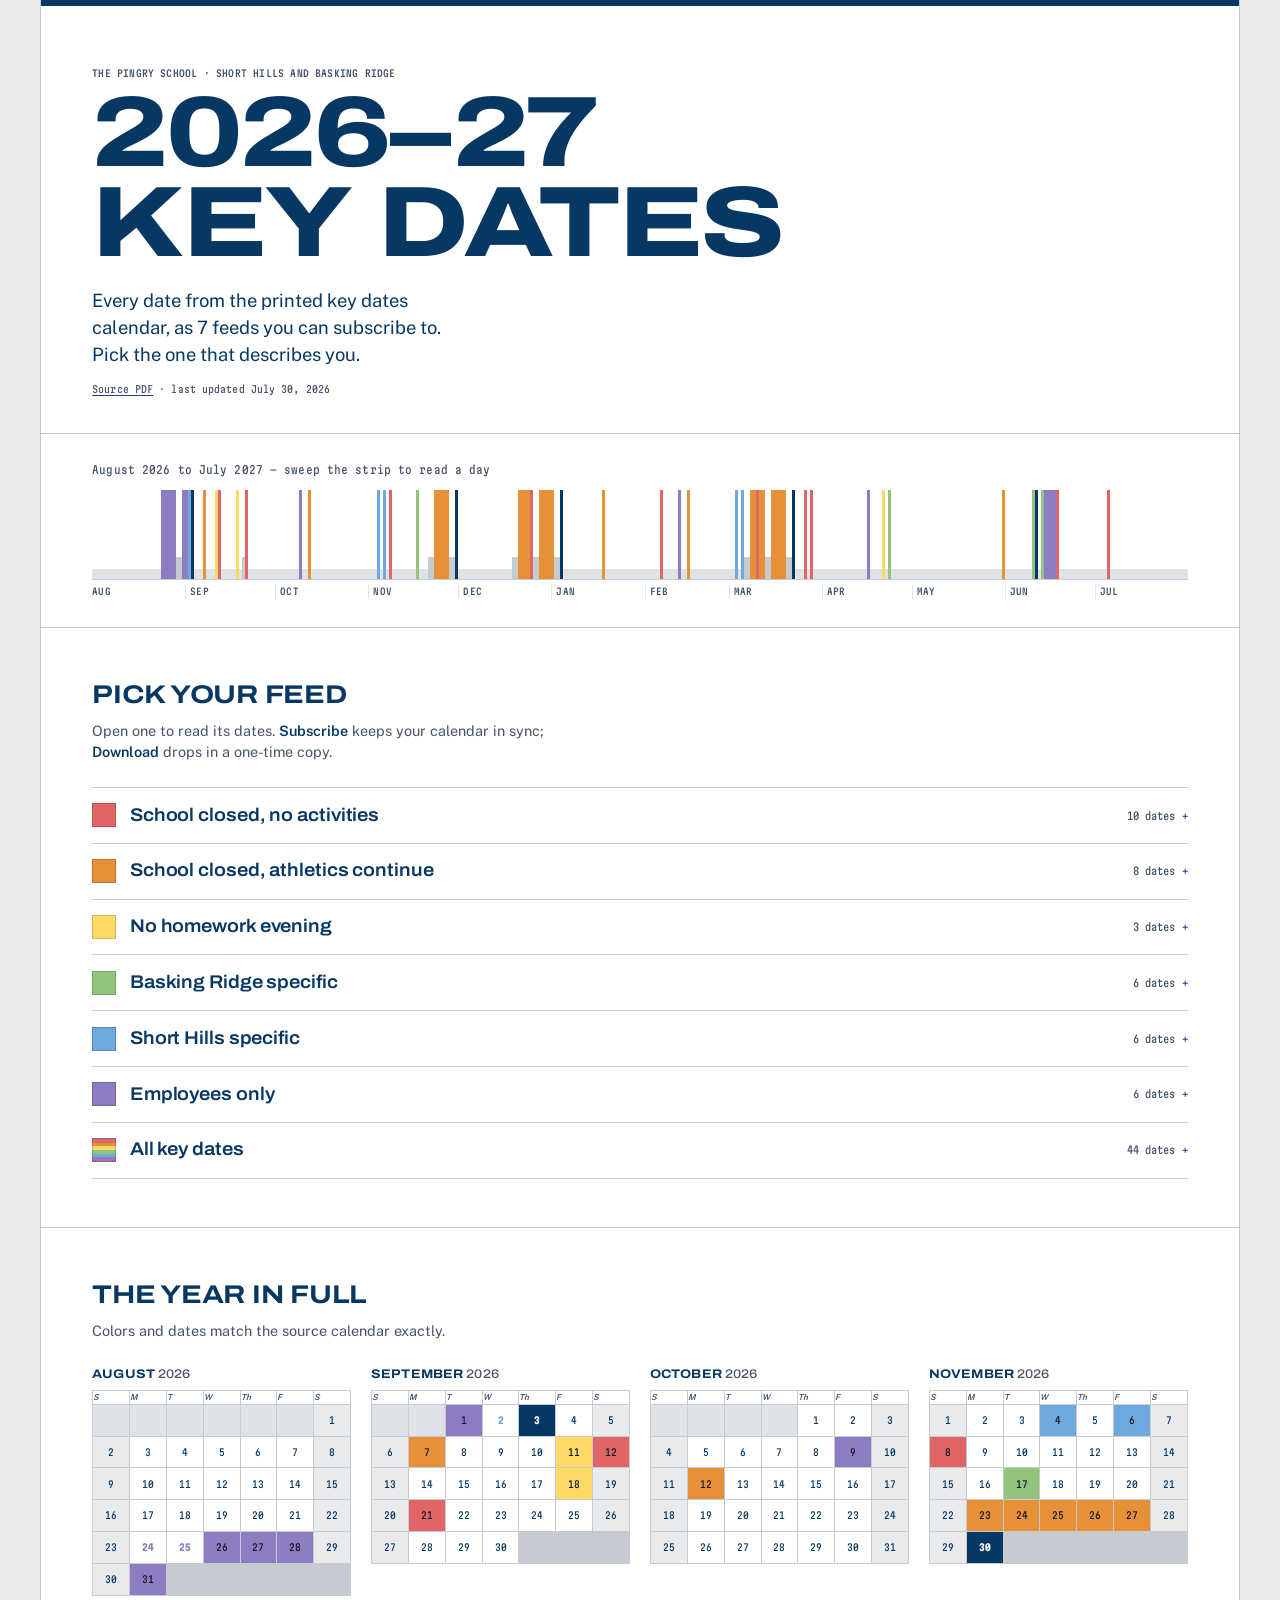
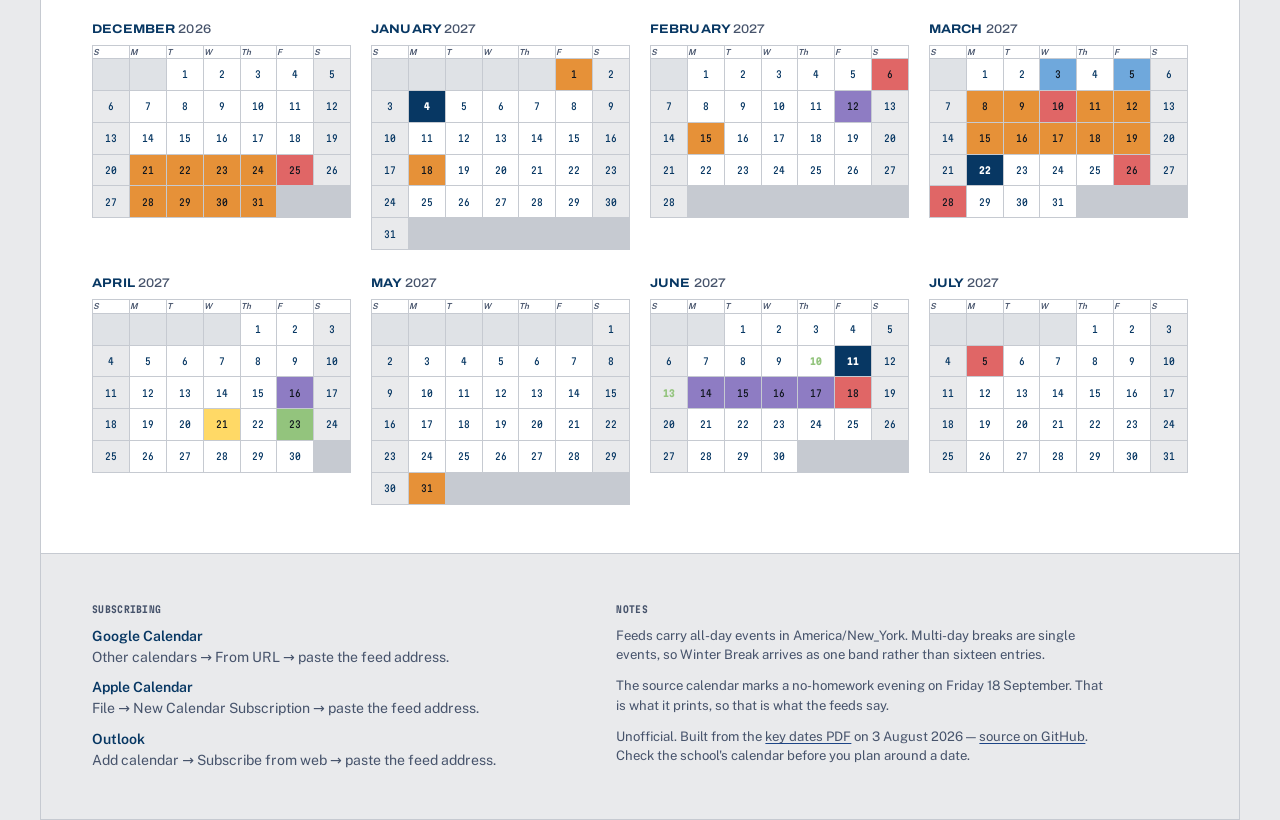
==== index.html @ f2560970 "Publish 2026-27 key dates site and feeds Co-Authored-By: Claude Opus 5 <noreply@anthropic.com> Claud" ====
<!doctype html>
<html lang="en">
<head>
  <meta charset="utf-8">
  <meta name="viewport" content="width=device-width, initial-scale=1">
  <title>2026–27 Key Dates · The Pingry School</title>
  <meta name="description" content="The The Pingry School 2026–27 key dates calendar, as 7 subscribable calendar feeds.">
  <meta name="color-scheme" content="light dark">
  <link rel="stylesheet" href="style.css">
</head>
<body>
  <a class="skip" href="#feeds">Skip to the feeds</a>

  <main class="sheet">
    <header class="masthead">
      <p class="eyebrow">The Pingry School · Short Hills and Basking Ridge</p>
      <h1>2026–27<br>Key&nbsp;Dates</h1>
      <p class="lede">Every date from the printed key dates calendar, as 7 feeds you
        can subscribe to. Pick the one that describes you.</p>
      <p class="meta"><a href="https://resources.finalsite.net/images/v1785502957/pingry/zwozs23cvyqxb4vyxpxr/Final2026-27PingryKeyDatesCalendar030426.pdf">Source PDF</a> · last updated July 30, 2026</p>
    </header>

    <section class="spine" aria-hidden="true">
      <p class="spine__readout" id="readout" data-idle="August 2026 to July 2027 — sweep the strip to read a day">
        August 2026 to July 2027 — sweep the strip to read a day</p>
      <div class="spine__ticks"><i class="tick" data-d="2026-08-01"></i><i class="tick" data-d="2026-08-02"></i><i class="tick" data-d="2026-08-03"></i><i class="tick" data-d="2026-08-04"></i><i class="tick" data-d="2026-08-05"></i><i class="tick" data-d="2026-08-06"></i><i class="tick" data-d="2026-08-07"></i><i class="tick" data-d="2026-08-08"></i><i class="tick" data-d="2026-08-09"></i><i class="tick" data-d="2026-08-10"></i><i class="tick" data-d="2026-08-11"></i><i class="tick" data-d="2026-08-12"></i><i class="tick" data-d="2026-08-13"></i><i class="tick" data-d="2026-08-14"></i><i class="tick" data-d="2026-08-15"></i><i class="tick" data-d="2026-08-16"></i><i class="tick" data-d="2026-08-17"></i><i class="tick" data-d="2026-08-18"></i><i class="tick" data-d="2026-08-19"></i><i class="tick" data-d="2026-08-20"></i><i class="tick" data-d="2026-08-21"></i><i class="tick" data-d="2026-08-22"></i><i class="tick" data-d="2026-08-23"></i><i class="tick" data-d="2026-08-24" data-cats="employees" style="--c:var(--employees)" data-l="New Employee Orientation"></i><i class="tick" data-d="2026-08-25" data-cats="employees" style="--c:var(--employees)" data-l="New Employee Orientation"></i><i class="tick" data-d="2026-08-26" data-cats="employees" style="--c:var(--employees)" data-l="New Employee Orientation · Opening Meetings Week"></i><i class="tick" data-d="2026-08-27" data-cats="employees" style="--c:var(--employees)" data-l="Opening Meetings Week"></i><i class="tick" data-d="2026-08-28" data-cats="employees" style="--c:var(--employees)" data-l="Opening Meetings Week"></i><i class="tick" data-d="2026-08-29" data-l="Opening Meetings Week"></i><i class="tick" data-d="2026-08-30" data-l="Opening Meetings Week"></i><i class="tick" data-d="2026-08-31" data-cats="employees" style="--c:var(--employees)" data-l="Opening Meetings Week"></i><i class="tick" data-d="2026-09-01" data-cats="employees" style="--c:var(--employees)" data-l="Opening Meetings Week · New Student Orientation"></i><i class="tick" data-d="2026-09-02" data-cats="short-hills basking-ridge" style="--c:var(--short-hills)" data-l="New Student Orientation"></i><i class="tick" data-d="2026-09-03" data-cats="milestone" style="--c:var(--milestone)" data-l="First Day of School"></i><i class="tick" data-d="2026-09-04"></i><i class="tick" data-d="2026-09-05"></i><i class="tick" data-d="2026-09-06"></i><i class="tick" data-d="2026-09-07" data-cats="closed-athletics" style="--c:var(--closed-athletics)" data-l="Labor Day"></i><i class="tick" data-d="2026-09-08"></i><i class="tick" data-d="2026-09-09"></i><i class="tick" data-d="2026-09-10"></i><i class="tick" data-d="2026-09-11" data-cats="no-homework-evening" style="--c:var(--no-homework-evening)" data-l="Rosh Hashanah Begins"></i><i class="tick" data-d="2026-09-12" data-cats="closed-no-activities" style="--c:var(--closed-no-activities)" data-l="Rosh Hashanah"></i><i class="tick" data-d="2026-09-13"></i><i class="tick" data-d="2026-09-14"></i><i class="tick" data-d="2026-09-15"></i><i class="tick" data-d="2026-09-16"></i><i class="tick" data-d="2026-09-17"></i><i class="tick" data-d="2026-09-18" data-cats="no-homework-evening" style="--c:var(--no-homework-evening)" data-l="No homework evening"></i><i class="tick" data-d="2026-09-19"></i><i class="tick" data-d="2026-09-20" data-l="Yom Kippur Begins"></i><i class="tick" data-d="2026-09-21" data-cats="closed-no-activities" style="--c:var(--closed-no-activities)" data-l="Yom Kippur"></i><i class="tick" data-d="2026-09-22"></i><i class="tick" data-d="2026-09-23"></i><i class="tick" data-d="2026-09-24"></i><i class="tick" data-d="2026-09-25"></i><i class="tick" data-d="2026-09-26"></i><i class="tick" data-d="2026-09-27"></i><i class="tick" data-d="2026-09-28"></i><i class="tick" data-d="2026-09-29"></i><i class="tick" data-d="2026-09-30"></i><i class="tick" data-d="2026-10-01"></i><i class="tick" data-d="2026-10-02"></i><i class="tick" data-d="2026-10-03"></i><i class="tick" data-d="2026-10-04"></i><i class="tick" data-d="2026-10-05"></i><i class="tick" data-d="2026-10-06"></i><i class="tick" data-d="2026-10-07"></i><i class="tick" data-d="2026-10-08"></i><i class="tick" data-d="2026-10-09" data-cats="employees" style="--c:var(--employees)" data-l="Employee In-Service"></i><i class="tick" data-d="2026-10-10"></i><i class="tick" data-d="2026-10-11"></i><i class="tick" data-d="2026-10-12" data-cats="closed-athletics" style="--c:var(--closed-athletics)" data-l="Fall Break"></i><i class="tick" data-d="2026-10-13"></i><i class="tick" data-d="2026-10-14"></i><i class="tick" data-d="2026-10-15"></i><i class="tick" data-d="2026-10-16"></i><i class="tick" data-d="2026-10-17"></i><i class="tick" data-d="2026-10-18"></i><i class="tick" data-d="2026-10-19"></i><i class="tick" data-d="2026-10-20"></i><i class="tick" data-d="2026-10-21"></i><i class="tick" data-d="2026-10-22"></i><i class="tick" data-d="2026-10-23"></i><i class="tick" data-d="2026-10-24"></i><i class="tick" data-d="2026-10-25"></i><i class="tick" data-d="2026-10-26"></i><i class="tick" data-d="2026-10-27"></i><i class="tick" data-d="2026-10-28"></i><i class="tick" data-d="2026-10-29"></i><i class="tick" data-d="2026-10-30"></i><i class="tick" data-d="2026-10-31"></i><i class="tick" data-d="2026-11-01"></i><i class="tick" data-d="2026-11-02"></i><i class="tick" data-d="2026-11-03"></i><i class="tick" data-d="2026-11-04" data-cats="short-hills" style="--c:var(--short-hills)" data-l="LS Conferences"></i><i class="tick" data-d="2026-11-05"></i><i class="tick" data-d="2026-11-06" data-cats="short-hills" style="--c:var(--short-hills)" data-l="LS Conferences"></i><i class="tick" data-d="2026-11-07"></i><i class="tick" data-d="2026-11-08" data-cats="closed-no-activities" style="--c:var(--closed-no-activities)" data-l="Diwali"></i><i class="tick" data-d="2026-11-09"></i><i class="tick" data-d="2026-11-10"></i><i class="tick" data-d="2026-11-11"></i><i class="tick" data-d="2026-11-12"></i><i class="tick" data-d="2026-11-13"></i><i class="tick" data-d="2026-11-14"></i><i class="tick" data-d="2026-11-15"></i><i class="tick" data-d="2026-11-16"></i><i class="tick" data-d="2026-11-17" data-cats="basking-ridge" style="--c:var(--basking-ridge)" data-l="MS/US Conferences"></i><i class="tick" data-d="2026-11-18"></i><i class="tick" data-d="2026-11-19"></i><i class="tick" data-d="2026-11-20"></i><i class="tick" data-d="2026-11-21" data-l="Thanksgiving Break"></i><i class="tick" data-d="2026-11-22" data-l="Thanksgiving Break"></i><i class="tick" data-d="2026-11-23" data-cats="closed-athletics" style="--c:var(--closed-athletics)" data-l="Thanksgiving Break"></i><i class="tick" data-d="2026-11-24" data-cats="closed-athletics" style="--c:var(--closed-athletics)" data-l="Thanksgiving Break"></i><i class="tick" data-d="2026-11-25" data-cats="closed-athletics" style="--c:var(--closed-athletics)" data-l="Thanksgiving Break"></i><i class="tick" data-d="2026-11-26" data-cats="closed-athletics" style="--c:var(--closed-athletics)" data-l="Thanksgiving Break"></i><i class="tick" data-d="2026-11-27" data-cats="closed-athletics" style="--c:var(--closed-athletics)" data-l="Thanksgiving Break"></i><i class="tick" data-d="2026-11-28" data-l="Thanksgiving Break"></i><i class="tick" data-d="2026-11-29" data-l="Thanksgiving Break"></i><i class="tick" data-d="2026-11-30" data-cats="milestone" style="--c:var(--milestone)" data-l="Classes Resume"></i><i class="tick" data-d="2026-12-01"></i><i class="tick" data-d="2026-12-02"></i><i class="tick" data-d="2026-12-03"></i><i class="tick" data-d="2026-12-04"></i><i class="tick" data-d="2026-12-05"></i><i class="tick" data-d="2026-12-06"></i><i class="tick" data-d="2026-12-07"></i><i class="tick" data-d="2026-12-08"></i><i class="tick" data-d="2026-12-09"></i><i class="tick" data-d="2026-12-10"></i><i class="tick" data-d="2026-12-11"></i><i class="tick" data-d="2026-12-12"></i><i class="tick" data-d="2026-12-13"></i><i class="tick" data-d="2026-12-14"></i><i class="tick" data-d="2026-12-15"></i><i class="tick" data-d="2026-12-16"></i><i class="tick" data-d="2026-12-17"></i><i class="tick" data-d="2026-12-18"></i><i class="tick" data-d="2026-12-19" data-l="Winter Break"></i><i class="tick" data-d="2026-12-20" data-l="Winter Break"></i><i class="tick" data-d="2026-12-21" data-cats="closed-athletics" style="--c:var(--closed-athletics)" data-l="Winter Break"></i><i class="tick" data-d="2026-12-22" data-cats="closed-athletics" style="--c:var(--closed-athletics)" data-l="Winter Break"></i><i class="tick" data-d="2026-12-23" data-cats="closed-athletics" style="--c:var(--closed-athletics)" data-l="Winter Break"></i><i class="tick" data-d="2026-12-24" data-cats="closed-athletics" style="--c:var(--closed-athletics)" data-l="Winter Break"></i><i class="tick" data-d="2026-12-25" data-cats="closed-no-activities" style="--c:var(--closed-no-activities)" data-l="Winter Break · Christmas"></i><i class="tick" data-d="2026-12-26" data-l="Winter Break"></i><i class="tick" data-d="2026-12-27" data-l="Winter Break"></i><i class="tick" data-d="2026-12-28" data-cats="closed-athletics" style="--c:var(--closed-athletics)" data-l="Winter Break"></i><i class="tick" data-d="2026-12-29" data-cats="closed-athletics" style="--c:var(--closed-athletics)" data-l="Winter Break"></i><i class="tick" data-d="2026-12-30" data-cats="closed-athletics" style="--c:var(--closed-athletics)" data-l="Winter Break"></i><i class="tick" data-d="2026-12-31" data-cats="closed-athletics" style="--c:var(--closed-athletics)" data-l="Winter Break"></i><i class="tick" data-d="2027-01-01" data-cats="closed-athletics" style="--c:var(--closed-athletics)" data-l="Winter Break"></i><i class="tick" data-d="2027-01-02" data-l="Winter Break"></i><i class="tick" data-d="2027-01-03" data-l="Winter Break"></i><i class="tick" data-d="2027-01-04" data-cats="milestone" style="--c:var(--milestone)" data-l="Classes Resume"></i><i class="tick" data-d="2027-01-05"></i><i class="tick" data-d="2027-01-06"></i><i class="tick" data-d="2027-01-07"></i><i class="tick" data-d="2027-01-08"></i><i class="tick" data-d="2027-01-09"></i><i class="tick" data-d="2027-01-10"></i><i class="tick" data-d="2027-01-11"></i><i class="tick" data-d="2027-01-12"></i><i class="tick" data-d="2027-01-13"></i><i class="tick" data-d="2027-01-14"></i><i class="tick" data-d="2027-01-15"></i><i class="tick" data-d="2027-01-16"></i><i class="tick" data-d="2027-01-17"></i><i class="tick" data-d="2027-01-18" data-cats="closed-athletics" style="--c:var(--closed-athletics)" data-l="Dr. Martin Luther King, Jr. Day"></i><i class="tick" data-d="2027-01-19"></i><i class="tick" data-d="2027-01-20"></i><i class="tick" data-d="2027-01-21"></i><i class="tick" data-d="2027-01-22"></i><i class="tick" data-d="2027-01-23"></i><i class="tick" data-d="2027-01-24"></i><i class="tick" data-d="2027-01-25"></i><i class="tick" data-d="2027-01-26"></i><i class="tick" data-d="2027-01-27"></i><i class="tick" data-d="2027-01-28"></i><i class="tick" data-d="2027-01-29"></i><i class="tick" data-d="2027-01-30"></i><i class="tick" data-d="2027-01-31"></i><i class="tick" data-d="2027-02-01"></i><i class="tick" data-d="2027-02-02"></i><i class="tick" data-d="2027-02-03"></i><i class="tick" data-d="2027-02-04"></i><i class="tick" data-d="2027-02-05"></i><i class="tick" data-d="2027-02-06" data-cats="closed-no-activities" style="--c:var(--closed-no-activities)" data-l="Lunar New Year"></i><i class="tick" data-d="2027-02-07"></i><i class="tick" data-d="2027-02-08"></i><i class="tick" data-d="2027-02-09"></i><i class="tick" data-d="2027-02-10"></i><i class="tick" data-d="2027-02-11"></i><i class="tick" data-d="2027-02-12" data-cats="employees" style="--c:var(--employees)" data-l="Employee In-Service"></i><i class="tick" data-d="2027-02-13"></i><i class="tick" data-d="2027-02-14"></i><i class="tick" data-d="2027-02-15" data-cats="closed-athletics" style="--c:var(--closed-athletics)" data-l="President’s Day"></i><i class="tick" data-d="2027-02-16"></i><i class="tick" data-d="2027-02-17"></i><i class="tick" data-d="2027-02-18"></i><i class="tick" data-d="2027-02-19"></i><i class="tick" data-d="2027-02-20"></i><i class="tick" data-d="2027-02-21"></i><i class="tick" data-d="2027-02-22"></i><i class="tick" data-d="2027-02-23"></i><i class="tick" data-d="2027-02-24"></i><i class="tick" data-d="2027-02-25"></i><i class="tick" data-d="2027-02-26"></i><i class="tick" data-d="2027-02-27"></i><i class="tick" data-d="2027-02-28"></i><i class="tick" data-d="2027-03-01"></i><i class="tick" data-d="2027-03-02"></i><i class="tick" data-d="2027-03-03" data-cats="short-hills" style="--c:var(--short-hills)" data-l="LS Conferences"></i><i class="tick" data-d="2027-03-04"></i><i class="tick" data-d="2027-03-05" data-cats="short-hills" style="--c:var(--short-hills)" data-l="LS Conferences"></i><i class="tick" data-d="2027-03-06" data-l="Spring Break"></i><i class="tick" data-d="2027-03-07" data-l="Spring Break"></i><i class="tick" data-d="2027-03-08" data-cats="closed-athletics" style="--c:var(--closed-athletics)" data-l="Spring Break"></i><i class="tick" data-d="2027-03-09" data-cats="closed-athletics" style="--c:var(--closed-athletics)" data-l="Spring Break"></i><i class="tick" data-d="2027-03-10" data-cats="closed-no-activities" style="--c:var(--closed-no-activities)" data-l="Spring Break · Eid al-Fitr"></i><i class="tick" data-d="2027-03-11" data-cats="closed-athletics" style="--c:var(--closed-athletics)" data-l="Spring Break"></i><i class="tick" data-d="2027-03-12" data-cats="closed-athletics" style="--c:var(--closed-athletics)" data-l="Spring Break"></i><i class="tick" data-d="2027-03-13" data-l="Spring Break"></i><i class="tick" data-d="2027-03-14" data-l="Spring Break"></i><i class="tick" data-d="2027-03-15" data-cats="closed-athletics" style="--c:var(--closed-athletics)" data-l="Spring Break"></i><i class="tick" data-d="2027-03-16" data-cats="closed-athletics" style="--c:var(--closed-athletics)" data-l="Spring Break"></i><i class="tick" data-d="2027-03-17" data-cats="closed-athletics" style="--c:var(--closed-athletics)" data-l="Spring Break"></i><i class="tick" data-d="2027-03-18" data-cats="closed-athletics" style="--c:var(--closed-athletics)" data-l="Spring Break"></i><i class="tick" data-d="2027-03-19" data-cats="closed-athletics" style="--c:var(--closed-athletics)" data-l="Spring Break"></i><i class="tick" data-d="2027-03-20" data-l="Spring Break"></i><i class="tick" data-d="2027-03-21" data-l="Spring Break"></i><i class="tick" data-d="2027-03-22" data-cats="milestone" style="--c:var(--milestone)" data-l="Classes Resume"></i><i class="tick" data-d="2027-03-23"></i><i class="tick" data-d="2027-03-24"></i><i class="tick" data-d="2027-03-25"></i><i class="tick" data-d="2027-03-26" data-cats="closed-no-activities" style="--c:var(--closed-no-activities)" data-l="Good Friday"></i><i class="tick" data-d="2027-03-27"></i><i class="tick" data-d="2027-03-28" data-cats="closed-no-activities" style="--c:var(--closed-no-activities)" data-l="Easter"></i><i class="tick" data-d="2027-03-29"></i><i class="tick" data-d="2027-03-30"></i><i class="tick" data-d="2027-03-31"></i><i class="tick" data-d="2027-04-01"></i><i class="tick" data-d="2027-04-02"></i><i class="tick" data-d="2027-04-03"></i><i class="tick" data-d="2027-04-04"></i><i class="tick" data-d="2027-04-05"></i><i class="tick" data-d="2027-04-06"></i><i class="tick" data-d="2027-04-07"></i><i class="tick" data-d="2027-04-08"></i><i class="tick" data-d="2027-04-09"></i><i class="tick" data-d="2027-04-10"></i><i class="tick" data-d="2027-04-11"></i><i class="tick" data-d="2027-04-12"></i><i class="tick" data-d="2027-04-13"></i><i class="tick" data-d="2027-04-14"></i><i class="tick" data-d="2027-04-15"></i><i class="tick" data-d="2027-04-16" data-cats="employees" style="--c:var(--employees)" data-l="Employee In-Service"></i><i class="tick" data-d="2027-04-17"></i><i class="tick" data-d="2027-04-18"></i><i class="tick" data-d="2027-04-19"></i><i class="tick" data-d="2027-04-20"></i><i class="tick" data-d="2027-04-21" data-cats="no-homework-evening" style="--c:var(--no-homework-evening)" data-l="Passover Begins"></i><i class="tick" data-d="2027-04-22"></i><i class="tick" data-d="2027-04-23" data-cats="basking-ridge" style="--c:var(--basking-ridge)" data-l="MS Conferences"></i><i class="tick" data-d="2027-04-24"></i><i class="tick" data-d="2027-04-25"></i><i class="tick" data-d="2027-04-26"></i><i class="tick" data-d="2027-04-27"></i><i class="tick" data-d="2027-04-28"></i><i class="tick" data-d="2027-04-29"></i><i class="tick" data-d="2027-04-30"></i><i class="tick" data-d="2027-05-01"></i><i class="tick" data-d="2027-05-02"></i><i class="tick" data-d="2027-05-03"></i><i class="tick" data-d="2027-05-04"></i><i class="tick" data-d="2027-05-05"></i><i class="tick" data-d="2027-05-06"></i><i class="tick" data-d="2027-05-07"></i><i class="tick" data-d="2027-05-08"></i><i class="tick" data-d="2027-05-09"></i><i class="tick" data-d="2027-05-10"></i><i class="tick" data-d="2027-05-11"></i><i class="tick" data-d="2027-05-12"></i><i class="tick" data-d="2027-05-13"></i><i class="tick" data-d="2027-05-14"></i><i class="tick" data-d="2027-05-15"></i><i class="tick" data-d="2027-05-16"></i><i class="tick" data-d="2027-05-17"></i><i class="tick" data-d="2027-05-18"></i><i class="tick" data-d="2027-05-19"></i><i class="tick" data-d="2027-05-20"></i><i class="tick" data-d="2027-05-21"></i><i class="tick" data-d="2027-05-22"></i><i class="tick" data-d="2027-05-23"></i><i class="tick" data-d="2027-05-24"></i><i class="tick" data-d="2027-05-25"></i><i class="tick" data-d="2027-05-26"></i><i class="tick" data-d="2027-05-27"></i><i class="tick" data-d="2027-05-28"></i><i class="tick" data-d="2027-05-29"></i><i class="tick" data-d="2027-05-30"></i><i class="tick" data-d="2027-05-31" data-cats="closed-athletics" style="--c:var(--closed-athletics)" data-l="Memorial Day"></i><i class="tick" data-d="2027-06-01"></i><i class="tick" data-d="2027-06-02"></i><i class="tick" data-d="2027-06-03"></i><i class="tick" data-d="2027-06-04"></i><i class="tick" data-d="2027-06-05"></i><i class="tick" data-d="2027-06-06"></i><i class="tick" data-d="2027-06-07"></i><i class="tick" data-d="2027-06-08"></i><i class="tick" data-d="2027-06-09"></i><i class="tick" data-d="2027-06-10" data-cats="basking-ridge" style="--c:var(--basking-ridge)" data-l="Last day of classes for Middle School"></i><i class="tick" data-d="2027-06-11" data-cats="milestone short-hills" style="--c:var(--milestone)" data-l="Last day of classes · Grade 5 Moving Up Day"></i><i class="tick" data-d="2027-06-12"></i><i class="tick" data-d="2027-06-13" data-cats="basking-ridge" style="--c:var(--basking-ridge)" data-l="Commencement"></i><i class="tick" data-d="2027-06-14" data-cats="employees" style="--c:var(--employees)" data-l="Closing Meetings Week"></i><i class="tick" data-d="2027-06-15" data-cats="employees" style="--c:var(--employees)" data-l="Closing Meetings Week"></i><i class="tick" data-d="2027-06-16" data-cats="employees" style="--c:var(--employees)" data-l="Closing Meetings Week"></i><i class="tick" data-d="2027-06-17" data-cats="employees" style="--c:var(--employees)" data-l="Closing Meetings Week"></i><i class="tick" data-d="2027-06-18" data-cats="closed-no-activities" style="--c:var(--closed-no-activities)" data-l="Juneteenth (Observed)"></i><i class="tick" data-d="2027-06-19"></i><i class="tick" data-d="2027-06-20"></i><i class="tick" data-d="2027-06-21"></i><i class="tick" data-d="2027-06-22"></i><i class="tick" data-d="2027-06-23"></i><i class="tick" data-d="2027-06-24"></i><i class="tick" data-d="2027-06-25"></i><i class="tick" data-d="2027-06-26"></i><i class="tick" data-d="2027-06-27"></i><i class="tick" data-d="2027-06-28"></i><i class="tick" data-d="2027-06-29"></i><i class="tick" data-d="2027-06-30"></i><i class="tick" data-d="2027-07-01"></i><i class="tick" data-d="2027-07-02"></i><i class="tick" data-d="2027-07-03"></i><i class="tick" data-d="2027-07-04"></i><i class="tick" data-d="2027-07-05" data-cats="closed-no-activities" style="--c:var(--closed-no-activities)" data-l="Fourth of July (Observed)"></i><i class="tick" data-d="2027-07-06"></i><i class="tick" data-d="2027-07-07"></i><i class="tick" data-d="2027-07-08"></i><i class="tick" data-d="2027-07-09"></i><i class="tick" data-d="2027-07-10"></i><i class="tick" data-d="2027-07-11"></i><i class="tick" data-d="2027-07-12"></i><i class="tick" data-d="2027-07-13"></i><i class="tick" data-d="2027-07-14"></i><i class="tick" data-d="2027-07-15"></i><i class="tick" data-d="2027-07-16"></i><i class="tick" data-d="2027-07-17"></i><i class="tick" data-d="2027-07-18"></i><i class="tick" data-d="2027-07-19"></i><i class="tick" data-d="2027-07-20"></i><i class="tick" data-d="2027-07-21"></i><i class="tick" data-d="2027-07-22"></i><i class="tick" data-d="2027-07-23"></i><i class="tick" data-d="2027-07-24"></i><i class="tick" data-d="2027-07-25"></i><i class="tick" data-d="2027-07-26"></i><i class="tick" data-d="2027-07-27"></i><i class="tick" data-d="2027-07-28"></i><i class="tick" data-d="2027-07-29"></i><i class="tick" data-d="2027-07-30"></i><i class="tick" data-d="2027-07-31"></i></div>
      <div class="spine__months"><span style="--span:31">Aug</span><span style="--span:30">Sep</span><span style="--span:31">Oct</span><span style="--span:30">Nov</span><span style="--span:31">Dec</span><span style="--span:31">Jan</span><span style="--span:28">Feb</span><span style="--span:31">Mar</span><span style="--span:30">Apr</span><span style="--span:31">May</span><span style="--span:30">Jun</span><span style="--span:31">Jul</span></div>
    </section>

    <section class="feeds" id="feeds">
      <div class="section-head">
        <h2>Pick your feed</h2>
        <p>Open one to read its dates. <b>Subscribe</b> keeps your calendar in sync;
          <b>Download</b> drops in a one-time copy.</p>
      </div>
      <div class="feeds__list">
        <details class="feed" data-cat="closed-no-activities">
          <summary>
            <span class="feed__chip" style="--c:var(--closed-no-activities)"></span>
            <span class="feed__name">School closed, no activities</span>
            <span class="feed__count">10 dates</span>
          </summary>
          <div class="feed__body">
            <p class="feed__blurb">Campus closed. Nothing runs — no classes, no athletics, no activities.</p>
            <ol class="feed__list"><li><span class="when">Sat 12 Sep 2026</span><span class="what">Rosh Hashanah</span></li><li><span class="when">Mon 21 Sep 2026</span><span class="what">Yom Kippur</span></li><li><span class="when">Sun 8 Nov 2026</span><span class="what">Diwali</span></li><li><span class="when">Fri 25 Dec 2026</span><span class="what">Christmas</span></li><li><span class="when">Sat 6 Feb 2027</span><span class="what">Lunar New Year</span></li><li><span class="when">Wed 10 Mar 2027</span><span class="what">Eid al-Fitr</span></li><li><span class="when">Fri 26 Mar 2027</span><span class="what">Good Friday</span></li><li><span class="when">Sun 28 Mar 2027</span><span class="what">Easter</span></li><li><span class="when">Fri 18 Jun 2027</span><span class="what">Juneteenth (Observed)</span></li><li><span class="when">Mon 5 Jul 2027</span><span class="what">Fourth of July (Observed)</span></li></ol>
            <div class="feed__actions">
              <a class="btn btn--go" href="webcal://farrellm.github.io/pingry-calendar/pingry-2026-27-closed-no-activities.ics">Subscribe</a>
              <a class="btn" href="pingry-2026-27-closed-no-activities.ics" download>Download .ics</a>
              <code class="feed__url">https://farrellm.github.io/pingry-calendar/pingry-2026-27-closed-no-activities.ics</code>
            </div>
          </div>
        </details>
        <details class="feed" data-cat="closed-athletics">
          <summary>
            <span class="feed__chip" style="--c:var(--closed-athletics)"></span>
            <span class="feed__name">School closed, athletics continue</span>
            <span class="feed__count">8 dates</span>
          </summary>
          <div class="feed__body">
            <p class="feed__blurb">No classes, but teams still practice and compete. Check with your coach.</p>
            <ol class="feed__list"><li><span class="when">Mon 7 Sep 2026</span><span class="what">Labor Day</span></li><li><span class="when">Mon 12 Oct 2026</span><span class="what">Fall Break</span></li><li><span class="when">Sat 21 – Sun 29 Nov 2026</span><span class="what">Thanksgiving Break</span></li><li><span class="when">Sat 19 Dec 2026 – Sun 3 Jan 2027</span><span class="what">Winter Break</span></li><li><span class="when">Mon 18 Jan 2027</span><span class="what">Dr. Martin Luther King, Jr. Day</span></li><li><span class="when">Mon 15 Feb 2027</span><span class="what">President’s Day</span></li><li><span class="when">Sat 6 – Sun 21 Mar 2027</span><span class="what">Spring Break</span></li><li><span class="when">Mon 31 May 2027</span><span class="what">Memorial Day</span></li></ol>
            <div class="feed__actions">
              <a class="btn btn--go" href="webcal://farrellm.github.io/pingry-calendar/pingry-2026-27-closed-athletics.ics">Subscribe</a>
              <a class="btn" href="pingry-2026-27-closed-athletics.ics" download>Download .ics</a>
              <code class="feed__url">https://farrellm.github.io/pingry-calendar/pingry-2026-27-closed-athletics.ics</code>
            </div>
          </div>
        </details>
        <details class="feed" data-cat="no-homework-evening">
          <summary>
            <span class="feed__chip" style="--c:var(--no-homework-evening)"></span>
            <span class="feed__name">No homework evening</span>
            <span class="feed__count">3 dates</span>
          </summary>
          <div class="feed__body">
            <p class="feed__blurb">No homework assigned that night; all activities end by 5:30 p.m.</p>
            <ol class="feed__list"><li><span class="when">Fri 11 Sep 2026</span><span class="what">Rosh Hashanah Begins</span></li><li><span class="when">Fri 18 Sep 2026</span><span class="what">No homework evening<em>No homework assigned. All activities end by 5:30 p.m.</em></span></li><li><span class="when">Wed 21 Apr 2027</span><span class="what">Passover Begins</span></li></ol>
            <div class="feed__actions">
              <a class="btn btn--go" href="webcal://farrellm.github.io/pingry-calendar/pingry-2026-27-no-homework.ics">Subscribe</a>
              <a class="btn" href="pingry-2026-27-no-homework.ics" download>Download .ics</a>
              <code class="feed__url">https://farrellm.github.io/pingry-calendar/pingry-2026-27-no-homework.ics</code>
            </div>
          </div>
        </details>
        <details class="feed" data-cat="basking-ridge">
          <summary>
            <span class="feed__chip" style="--c:var(--basking-ridge)"></span>
            <span class="feed__name">Basking Ridge specific</span>
            <span class="feed__count">6 dates</span>
          </summary>
          <div class="feed__body">
            <p class="feed__blurb">Dates that apply only to the Basking Ridge campus, Grade 6 through Form VI.</p>
            <ol class="feed__list"><li><span class="when">Tue 1 Sep 2026</span><span class="what">New Student Orientation<em>New students in Forms IV–V.</em></span></li><li><span class="when">Wed 2 Sep 2026</span><span class="what">New Student Orientation<em>All Grade 6 and Form III, and new students in Forms I. Parents and students K–5.</em></span></li><li><span class="when">Tue 17 Nov 2026</span><span class="what">MS/US Conferences<em>No classes for Middle School and Upper School.</em></span></li><li><span class="when">Fri 23 Apr 2027</span><span class="what">MS Conferences<em>No classes for Middle School.</em></span></li><li><span class="when">Thu 10 Jun 2027</span><span class="what">Last day of classes for Middle School<em>Early dismissal for Grade 6 and Form I.</em></span></li><li><span class="when">Sun 13 Jun 2027</span><span class="what">Commencement</span></li></ol>
            <div class="feed__actions">
              <a class="btn btn--go" href="webcal://farrellm.github.io/pingry-calendar/pingry-2026-27-basking-ridge.ics">Subscribe</a>
              <a class="btn" href="pingry-2026-27-basking-ridge.ics" download>Download .ics</a>
              <code class="feed__url">https://farrellm.github.io/pingry-calendar/pingry-2026-27-basking-ridge.ics</code>
            </div>
          </div>
        </details>
        <details class="feed" data-cat="short-hills">
          <summary>
            <span class="feed__chip" style="--c:var(--short-hills)"></span>
            <span class="feed__name">Short Hills specific</span>
            <span class="feed__count">6 dates</span>
          </summary>
          <div class="feed__body">
            <p class="feed__blurb">Dates that apply only to the Short Hills campus, Kindergarten through Grade 5.</p>
            <ol class="feed__list"><li><span class="when">Wed 2 Sep 2026</span><span class="what">New Student Orientation<em>All Grade 6 and Form III, and new students in Forms I. Parents and students K–5.</em></span></li><li><span class="when">Wed 4 Nov 2026</span><span class="what">LS Conferences<em>1:00 p.m. dismissal for Lower School.</em></span></li><li><span class="when">Fri 6 Nov 2026</span><span class="what">LS Conferences<em>No classes for Lower School.</em></span></li><li><span class="when">Wed 3 Mar 2027</span><span class="what">LS Conferences<em>1:00 p.m. dismissal for Lower School.</em></span></li><li><span class="when">Fri 5 Mar 2027</span><span class="what">LS Conferences<em>No classes for Lower School.</em></span></li><li><span class="when">Fri 11 Jun 2027</span><span class="what">Grade 5 Moving Up Day<em>Early dismissal for Lower School.</em></span></li></ol>
            <div class="feed__actions">
              <a class="btn btn--go" href="webcal://farrellm.github.io/pingry-calendar/pingry-2026-27-short-hills.ics">Subscribe</a>
              <a class="btn" href="pingry-2026-27-short-hills.ics" download>Download .ics</a>
              <code class="feed__url">https://farrellm.github.io/pingry-calendar/pingry-2026-27-short-hills.ics</code>
            </div>
          </div>
        </details>
        <details class="feed" data-cat="employees">
          <summary>
            <span class="feed__chip" style="--c:var(--employees)"></span>
            <span class="feed__name">Employees only</span>
            <span class="feed__count">6 dates</span>
          </summary>
          <div class="feed__body">
            <p class="feed__blurb">Meetings and in-service days for faculty and staff. No students.</p>
            <ol class="feed__list"><li><span class="when">Mon 24 – Wed 26 Aug 2026</span><span class="what">New Employee Orientation<em>New employee orientation and classroom set-up.</em></span></li><li><span class="when">Wed 26 Aug – Tue 1 Sep 2026</span><span class="what">Opening Meetings Week</span></li><li><span class="when">Fri 9 Oct 2026</span><span class="what">Employee In-Service</span></li><li><span class="when">Fri 12 Feb 2027</span><span class="what">Employee In-Service</span></li><li><span class="when">Fri 16 Apr 2027</span><span class="what">Employee In-Service</span></li><li><span class="when">Mon 14 – Thu 17 Jun 2027</span><span class="what">Closing Meetings Week</span></li></ol>
            <div class="feed__actions">
              <a class="btn btn--go" href="webcal://farrellm.github.io/pingry-calendar/pingry-2026-27-employees.ics">Subscribe</a>
              <a class="btn" href="pingry-2026-27-employees.ics" download>Download .ics</a>
              <code class="feed__url">https://farrellm.github.io/pingry-calendar/pingry-2026-27-employees.ics</code>
            </div>
          </div>
        </details>
        <details class="feed" data-cat="all">
          <summary>
            <span class="feed__chip" style="--c:var(--all)"></span>
            <span class="feed__name">All key dates</span>
            <span class="feed__count">44 dates</span>
          </summary>
          <div class="feed__body">
            <p class="feed__blurb">Every date on the calendar, whichever campus or division you are in.</p>
            <ol class="feed__list"><li><span class="when">Mon 24 – Wed 26 Aug 2026</span><span class="what">New Employee Orientation<em>New employee orientation and classroom set-up.</em></span></li><li><span class="when">Wed 26 Aug – Tue 1 Sep 2026</span><span class="what">Opening Meetings Week</span></li><li><span class="when">Tue 1 Sep 2026</span><span class="what">New Student Orientation<em>New students in Forms IV–V.</em></span></li><li><span class="when">Wed 2 Sep 2026</span><span class="what">New Student Orientation<em>All Grade 6 and Form III, and new students in Forms I. Parents and students K–5.</em></span></li><li><span class="when">Thu 3 Sep 2026</span><span class="what">First Day of School<em>All divisions, both campuses.</em></span></li><li><span class="when">Mon 7 Sep 2026</span><span class="what">Labor Day</span></li><li><span class="when">Fri 11 Sep 2026</span><span class="what">Rosh Hashanah Begins</span></li><li><span class="when">Sat 12 Sep 2026</span><span class="what">Rosh Hashanah</span></li><li><span class="when">Fri 18 Sep 2026</span><span class="what">No homework evening<em>No homework assigned. All activities end by 5:30 p.m.</em></span></li><li><span class="when">Sun 20 Sep 2026</span><span class="what">Yom Kippur Begins</span></li><li><span class="when">Mon 21 Sep 2026</span><span class="what">Yom Kippur</span></li><li><span class="when">Fri 9 Oct 2026</span><span class="what">Employee In-Service</span></li><li><span class="when">Mon 12 Oct 2026</span><span class="what">Fall Break</span></li><li><span class="when">Wed 4 Nov 2026</span><span class="what">LS Conferences<em>1:00 p.m. dismissal for Lower School.</em></span></li><li><span class="when">Fri 6 Nov 2026</span><span class="what">LS Conferences<em>No classes for Lower School.</em></span></li><li><span class="when">Sun 8 Nov 2026</span><span class="what">Diwali</span></li><li><span class="when">Tue 17 Nov 2026</span><span class="what">MS/US Conferences<em>No classes for Middle School and Upper School.</em></span></li><li><span class="when">Sat 21 – Sun 29 Nov 2026</span><span class="what">Thanksgiving Break</span></li><li><span class="when">Mon 30 Nov 2026</span><span class="what">Classes Resume<em>All divisions, both campuses.</em></span></li><li><span class="when">Sat 19 Dec 2026 – Sun 3 Jan 2027</span><span class="what">Winter Break</span></li><li><span class="when">Fri 25 Dec 2026</span><span class="what">Christmas</span></li><li><span class="when">Mon 4 Jan 2027</span><span class="what">Classes Resume<em>All divisions, both campuses.</em></span></li><li><span class="when">Mon 18 Jan 2027</span><span class="what">Dr. Martin Luther King, Jr. Day</span></li><li><span class="when">Sat 6 Feb 2027</span><span class="what">Lunar New Year</span></li><li><span class="when">Fri 12 Feb 2027</span><span class="what">Employee In-Service</span></li><li><span class="when">Mon 15 Feb 2027</span><span class="what">President’s Day</span></li><li><span class="when">Wed 3 Mar 2027</span><span class="what">LS Conferences<em>1:00 p.m. dismissal for Lower School.</em></span></li><li><span class="when">Fri 5 Mar 2027</span><span class="what">LS Conferences<em>No classes for Lower School.</em></span></li><li><span class="when">Sat 6 – Sun 21 Mar 2027</span><span class="what">Spring Break</span></li><li><span class="when">Wed 10 Mar 2027</span><span class="what">Eid al-Fitr</span></li><li><span class="when">Mon 22 Mar 2027</span><span class="what">Classes Resume<em>All divisions, both campuses.</em></span></li><li><span class="when">Fri 26 Mar 2027</span><span class="what">Good Friday</span></li><li><span class="when">Sun 28 Mar 2027</span><span class="what">Easter</span></li><li><span class="when">Fri 16 Apr 2027</span><span class="what">Employee In-Service</span></li><li><span class="when">Wed 21 Apr 2027</span><span class="what">Passover Begins</span></li><li><span class="when">Fri 23 Apr 2027</span><span class="what">MS Conferences<em>No classes for Middle School.</em></span></li><li><span class="when">Mon 31 May 2027</span><span class="what">Memorial Day</span></li><li><span class="when">Thu 10 Jun 2027</span><span class="what">Last day of classes for Middle School<em>Early dismissal for Grade 6 and Form I.</em></span></li><li><span class="when">Fri 11 Jun 2027</span><span class="what">Last day of classes<em>All divisions, both campuses.</em></span></li><li><span class="when">Fri 11 Jun 2027</span><span class="what">Grade 5 Moving Up Day<em>Early dismissal for Lower School.</em></span></li><li><span class="when">Sun 13 Jun 2027</span><span class="what">Commencement</span></li><li><span class="when">Mon 14 – Thu 17 Jun 2027</span><span class="what">Closing Meetings Week</span></li><li><span class="when">Fri 18 Jun 2027</span><span class="what">Juneteenth (Observed)</span></li><li><span class="when">Mon 5 Jul 2027</span><span class="what">Fourth of July (Observed)</span></li></ol>
            <div class="feed__actions">
              <a class="btn btn--go" href="webcal://farrellm.github.io/pingry-calendar/pingry-2026-27-all.ics">Subscribe</a>
              <a class="btn" href="pingry-2026-27-all.ics" download>Download .ics</a>
              <code class="feed__url">https://farrellm.github.io/pingry-calendar/pingry-2026-27-all.ics</code>
            </div>
          </div>
        </details>
      </div>
    </section>

    <section class="grids">
      <div class="section-head">
        <h2>The year in full</h2>
        <p>Colors and dates match the source calendar exactly.</p>
      </div>
      <div class="months">
        <div class="month">
          <h3>August <span>2026</span></h3>
          <div class="month__grid"><div class="month__head"><i>S</i><i>M</i><i>T</i><i>W</i><i>Th</i><i>F</i><i>S</i></div><i class="pad"></i><i class="pad"></i><i class="pad"></i><i class="pad"></i><i class="pad"></i><i class="pad"></i><i class="day day--weekend">1</i><i class="day day--weekend">2</i><i class="day">3</i><i class="day">4</i><i class="day">5</i><i class="day">6</i><i class="day">7</i><i class="day day--weekend">8</i><i class="day day--weekend">9</i><i class="day">10</i><i class="day">11</i><i class="day">12</i><i class="day">13</i><i class="day">14</i><i class="day day--weekend">15</i><i class="day day--weekend">16</i><i class="day">17</i><i class="day">18</i><i class="day">19</i><i class="day">20</i><i class="day">21</i><i class="day day--weekend">22</i><i class="day day--weekend">23</i><i class="day day--mark" style="--c:var(--employees)" data-cats="employees" title="24 Aug · New Employee Orientation">24</i><i class="day day--mark" style="--c:var(--employees)" data-cats="employees" title="25 Aug · New Employee Orientation">25</i><i class="day day--fill" style="--c:var(--employees)" data-cats="employees" title="26 Aug · New Employee Orientation · Opening Meetings Week">26</i><i class="day day--fill" style="--c:var(--employees)" data-cats="employees" title="27 Aug · Opening Meetings Week">27</i><i class="day day--fill" style="--c:var(--employees)" data-cats="employees" title="28 Aug · Opening Meetings Week">28</i><i class="day day--weekend" title="29 Aug · Opening Meetings Week">29</i><i class="day day--weekend" title="30 Aug · Opening Meetings Week">30</i><i class="day day--fill" style="--c:var(--employees)" data-cats="employees" title="31 Aug · Opening Meetings Week">31</i></div>
        </div>
        <div class="month">
          <h3>September <span>2026</span></h3>
          <div class="month__grid"><div class="month__head"><i>S</i><i>M</i><i>T</i><i>W</i><i>Th</i><i>F</i><i>S</i></div><i class="pad"></i><i class="pad"></i><i class="day day--fill" style="--c:var(--employees)" data-cats="employees" title="1 Sep · Opening Meetings Week · New Student Orientation">1</i><i class="day day--mark" style="--c:var(--short-hills)" data-cats="short-hills basking-ridge" title="2 Sep · New Student Orientation">2</i><i class="day day--fill day--milestone" style="--c:var(--milestone)" data-cats="milestone" title="3 Sep · First Day of School">3</i><i class="day">4</i><i class="day day--weekend">5</i><i class="day day--weekend">6</i><i class="day day--fill" style="--c:var(--closed-athletics)" data-cats="closed-athletics" title="7 Sep · Labor Day">7</i><i class="day">8</i><i class="day">9</i><i class="day">10</i><i class="day day--fill" style="--c:var(--no-homework-evening)" data-cats="no-homework-evening" title="11 Sep · Rosh Hashanah Begins">11</i><i class="day day--weekend day--fill" style="--c:var(--closed-no-activities)" data-cats="closed-no-activities" title="12 Sep · Rosh Hashanah">12</i><i class="day day--weekend">13</i><i class="day">14</i><i class="day">15</i><i class="day">16</i><i class="day">17</i><i class="day day--fill" style="--c:var(--no-homework-evening)" data-cats="no-homework-evening" title="18 Sep · No homework evening">18</i><i class="day day--weekend">19</i><i class="day day--weekend" title="20 Sep · Yom Kippur Begins">20</i><i class="day day--fill" style="--c:var(--closed-no-activities)" data-cats="closed-no-activities" title="21 Sep · Yom Kippur">21</i><i class="day">22</i><i class="day">23</i><i class="day">24</i><i class="day">25</i><i class="day day--weekend">26</i><i class="day day--weekend">27</i><i class="day">28</i><i class="day">29</i><i class="day">30</i></div>
        </div>
        <div class="month">
          <h3>October <span>2026</span></h3>
          <div class="month__grid"><div class="month__head"><i>S</i><i>M</i><i>T</i><i>W</i><i>Th</i><i>F</i><i>S</i></div><i class="pad"></i><i class="pad"></i><i class="pad"></i><i class="pad"></i><i class="day">1</i><i class="day">2</i><i class="day day--weekend">3</i><i class="day day--weekend">4</i><i class="day">5</i><i class="day">6</i><i class="day">7</i><i class="day">8</i><i class="day day--fill" style="--c:var(--employees)" data-cats="employees" title="9 Oct · Employee In-Service">9</i><i class="day day--weekend">10</i><i class="day day--weekend">11</i><i class="day day--fill" style="--c:var(--closed-athletics)" data-cats="closed-athletics" title="12 Oct · Fall Break">12</i><i class="day">13</i><i class="day">14</i><i class="day">15</i><i class="day">16</i><i class="day day--weekend">17</i><i class="day day--weekend">18</i><i class="day">19</i><i class="day">20</i><i class="day">21</i><i class="day">22</i><i class="day">23</i><i class="day day--weekend">24</i><i class="day day--weekend">25</i><i class="day">26</i><i class="day">27</i><i class="day">28</i><i class="day">29</i><i class="day">30</i><i class="day day--weekend">31</i></div>
        </div>
        <div class="month">
          <h3>November <span>2026</span></h3>
          <div class="month__grid"><div class="month__head"><i>S</i><i>M</i><i>T</i><i>W</i><i>Th</i><i>F</i><i>S</i></div><i class="day day--weekend">1</i><i class="day">2</i><i class="day">3</i><i class="day day--fill" style="--c:var(--short-hills)" data-cats="short-hills" title="4 Nov · LS Conferences">4</i><i class="day">5</i><i class="day day--fill" style="--c:var(--short-hills)" data-cats="short-hills" title="6 Nov · LS Conferences">6</i><i class="day day--weekend">7</i><i class="day day--weekend day--fill" style="--c:var(--closed-no-activities)" data-cats="closed-no-activities" title="8 Nov · Diwali">8</i><i class="day">9</i><i class="day">10</i><i class="day">11</i><i class="day">12</i><i class="day">13</i><i class="day day--weekend">14</i><i class="day day--weekend">15</i><i class="day">16</i><i class="day day--fill" style="--c:var(--basking-ridge)" data-cats="basking-ridge" title="17 Nov · MS/US Conferences">17</i><i class="day">18</i><i class="day">19</i><i class="day">20</i><i class="day day--weekend" title="21 Nov · Thanksgiving Break">21</i><i class="day day--weekend" title="22 Nov · Thanksgiving Break">22</i><i class="day day--fill" style="--c:var(--closed-athletics)" data-cats="closed-athletics" title="23 Nov · Thanksgiving Break">23</i><i class="day day--fill" style="--c:var(--closed-athletics)" data-cats="closed-athletics" title="24 Nov · Thanksgiving Break">24</i><i class="day day--fill" style="--c:var(--closed-athletics)" data-cats="closed-athletics" title="25 Nov · Thanksgiving Break">25</i><i class="day day--fill" style="--c:var(--closed-athletics)" data-cats="closed-athletics" title="26 Nov · Thanksgiving Break">26</i><i class="day day--fill" style="--c:var(--closed-athletics)" data-cats="closed-athletics" title="27 Nov · Thanksgiving Break">27</i><i class="day day--weekend" title="28 Nov · Thanksgiving Break">28</i><i class="day day--weekend" title="29 Nov · Thanksgiving Break">29</i><i class="day day--fill day--milestone" style="--c:var(--milestone)" data-cats="milestone" title="30 Nov · Classes Resume">30</i></div>
        </div>
        <div class="month">
          <h3>December <span>2026</span></h3>
          <div class="month__grid"><div class="month__head"><i>S</i><i>M</i><i>T</i><i>W</i><i>Th</i><i>F</i><i>S</i></div><i class="pad"></i><i class="pad"></i><i class="day">1</i><i class="day">2</i><i class="day">3</i><i class="day">4</i><i class="day day--weekend">5</i><i class="day day--weekend">6</i><i class="day">7</i><i class="day">8</i><i class="day">9</i><i class="day">10</i><i class="day">11</i><i class="day day--weekend">12</i><i class="day day--weekend">13</i><i class="day">14</i><i class="day">15</i><i class="day">16</i><i class="day">17</i><i class="day">18</i><i class="day day--weekend" title="19 Dec · Winter Break">19</i><i class="day day--weekend" title="20 Dec · Winter Break">20</i><i class="day day--fill" style="--c:var(--closed-athletics)" data-cats="closed-athletics" title="21 Dec · Winter Break">21</i><i class="day day--fill" style="--c:var(--closed-athletics)" data-cats="closed-athletics" title="22 Dec · Winter Break">22</i><i class="day day--fill" style="--c:var(--closed-athletics)" data-cats="closed-athletics" title="23 Dec · Winter Break">23</i><i class="day day--fill" style="--c:var(--closed-athletics)" data-cats="closed-athletics" title="24 Dec · Winter Break">24</i><i class="day day--fill" style="--c:var(--closed-no-activities)" data-cats="closed-no-activities" title="25 Dec · Winter Break · Christmas">25</i><i class="day day--weekend" title="26 Dec · Winter Break">26</i><i class="day day--weekend" title="27 Dec · Winter Break">27</i><i class="day day--fill" style="--c:var(--closed-athletics)" data-cats="closed-athletics" title="28 Dec · Winter Break">28</i><i class="day day--fill" style="--c:var(--closed-athletics)" data-cats="closed-athletics" title="29 Dec · Winter Break">29</i><i class="day day--fill" style="--c:var(--closed-athletics)" data-cats="closed-athletics" title="30 Dec · Winter Break">30</i><i class="day day--fill" style="--c:var(--closed-athletics)" data-cats="closed-athletics" title="31 Dec · Winter Break">31</i></div>
        </div>
        <div class="month">
          <h3>January <span>2027</span></h3>
          <div class="month__grid"><div class="month__head"><i>S</i><i>M</i><i>T</i><i>W</i><i>Th</i><i>F</i><i>S</i></div><i class="pad"></i><i class="pad"></i><i class="pad"></i><i class="pad"></i><i class="pad"></i><i class="day day--fill" style="--c:var(--closed-athletics)" data-cats="closed-athletics" title="1 Jan · Winter Break">1</i><i class="day day--weekend" title="2 Jan · Winter Break">2</i><i class="day day--weekend" title="3 Jan · Winter Break">3</i><i class="day day--fill day--milestone" style="--c:var(--milestone)" data-cats="milestone" title="4 Jan · Classes Resume">4</i><i class="day">5</i><i class="day">6</i><i class="day">7</i><i class="day">8</i><i class="day day--weekend">9</i><i class="day day--weekend">10</i><i class="day">11</i><i class="day">12</i><i class="day">13</i><i class="day">14</i><i class="day">15</i><i class="day day--weekend">16</i><i class="day day--weekend">17</i><i class="day day--fill" style="--c:var(--closed-athletics)" data-cats="closed-athletics" title="18 Jan · Dr. Martin Luther King, Jr. Day">18</i><i class="day">19</i><i class="day">20</i><i class="day">21</i><i class="day">22</i><i class="day day--weekend">23</i><i class="day day--weekend">24</i><i class="day">25</i><i class="day">26</i><i class="day">27</i><i class="day">28</i><i class="day">29</i><i class="day day--weekend">30</i><i class="day day--weekend">31</i></div>
        </div>
        <div class="month">
          <h3>February <span>2027</span></h3>
          <div class="month__grid"><div class="month__head"><i>S</i><i>M</i><i>T</i><i>W</i><i>Th</i><i>F</i><i>S</i></div><i class="pad"></i><i class="day">1</i><i class="day">2</i><i class="day">3</i><i class="day">4</i><i class="day">5</i><i class="day day--weekend day--fill" style="--c:var(--closed-no-activities)" data-cats="closed-no-activities" title="6 Feb · Lunar New Year">6</i><i class="day day--weekend">7</i><i class="day">8</i><i class="day">9</i><i class="day">10</i><i class="day">11</i><i class="day day--fill" style="--c:var(--employees)" data-cats="employees" title="12 Feb · Employee In-Service">12</i><i class="day day--weekend">13</i><i class="day day--weekend">14</i><i class="day day--fill" style="--c:var(--closed-athletics)" data-cats="closed-athletics" title="15 Feb · President’s Day">15</i><i class="day">16</i><i class="day">17</i><i class="day">18</i><i class="day">19</i><i class="day day--weekend">20</i><i class="day day--weekend">21</i><i class="day">22</i><i class="day">23</i><i class="day">24</i><i class="day">25</i><i class="day">26</i><i class="day day--weekend">27</i><i class="day day--weekend">28</i></div>
        </div>
        <div class="month">
          <h3>March <span>2027</span></h3>
          <div class="month__grid"><div class="month__head"><i>S</i><i>M</i><i>T</i><i>W</i><i>Th</i><i>F</i><i>S</i></div><i class="pad"></i><i class="day">1</i><i class="day">2</i><i class="day day--fill" style="--c:var(--short-hills)" data-cats="short-hills" title="3 Mar · LS Conferences">3</i><i class="day">4</i><i class="day day--fill" style="--c:var(--short-hills)" data-cats="short-hills" title="5 Mar · LS Conferences">5</i><i class="day day--weekend" title="6 Mar · Spring Break">6</i><i class="day day--weekend" title="7 Mar · Spring Break">7</i><i class="day day--fill" style="--c:var(--closed-athletics)" data-cats="closed-athletics" title="8 Mar · Spring Break">8</i><i class="day day--fill" style="--c:var(--closed-athletics)" data-cats="closed-athletics" title="9 Mar · Spring Break">9</i><i class="day day--fill" style="--c:var(--closed-no-activities)" data-cats="closed-no-activities" title="10 Mar · Spring Break · Eid al-Fitr">10</i><i class="day day--fill" style="--c:var(--closed-athletics)" data-cats="closed-athletics" title="11 Mar · Spring Break">11</i><i class="day day--fill" style="--c:var(--closed-athletics)" data-cats="closed-athletics" title="12 Mar · Spring Break">12</i><i class="day day--weekend" title="13 Mar · Spring Break">13</i><i class="day day--weekend" title="14 Mar · Spring Break">14</i><i class="day day--fill" style="--c:var(--closed-athletics)" data-cats="closed-athletics" title="15 Mar · Spring Break">15</i><i class="day day--fill" style="--c:var(--closed-athletics)" data-cats="closed-athletics" title="16 Mar · Spring Break">16</i><i class="day day--fill" style="--c:var(--closed-athletics)" data-cats="closed-athletics" title="17 Mar · Spring Break">17</i><i class="day day--fill" style="--c:var(--closed-athletics)" data-cats="closed-athletics" title="18 Mar · Spring Break">18</i><i class="day day--fill" style="--c:var(--closed-athletics)" data-cats="closed-athletics" title="19 Mar · Spring Break">19</i><i class="day day--weekend" title="20 Mar · Spring Break">20</i><i class="day day--weekend" title="21 Mar · Spring Break">21</i><i class="day day--fill day--milestone" style="--c:var(--milestone)" data-cats="milestone" title="22 Mar · Classes Resume">22</i><i class="day">23</i><i class="day">24</i><i class="day">25</i><i class="day day--fill" style="--c:var(--closed-no-activities)" data-cats="closed-no-activities" title="26 Mar · Good Friday">26</i><i class="day day--weekend">27</i><i class="day day--weekend day--fill" style="--c:var(--closed-no-activities)" data-cats="closed-no-activities" title="28 Mar · Easter">28</i><i class="day">29</i><i class="day">30</i><i class="day">31</i></div>
        </div>
        <div class="month">
          <h3>April <span>2027</span></h3>
          <div class="month__grid"><div class="month__head"><i>S</i><i>M</i><i>T</i><i>W</i><i>Th</i><i>F</i><i>S</i></div><i class="pad"></i><i class="pad"></i><i class="pad"></i><i class="pad"></i><i class="day">1</i><i class="day">2</i><i class="day day--weekend">3</i><i class="day day--weekend">4</i><i class="day">5</i><i class="day">6</i><i class="day">7</i><i class="day">8</i><i class="day">9</i><i class="day day--weekend">10</i><i class="day day--weekend">11</i><i class="day">12</i><i class="day">13</i><i class="day">14</i><i class="day">15</i><i class="day day--fill" style="--c:var(--employees)" data-cats="employees" title="16 Apr · Employee In-Service">16</i><i class="day day--weekend">17</i><i class="day day--weekend">18</i><i class="day">19</i><i class="day">20</i><i class="day day--fill" style="--c:var(--no-homework-evening)" data-cats="no-homework-evening" title="21 Apr · Passover Begins">21</i><i class="day">22</i><i class="day day--fill" style="--c:var(--basking-ridge)" data-cats="basking-ridge" title="23 Apr · MS Conferences">23</i><i class="day day--weekend">24</i><i class="day day--weekend">25</i><i class="day">26</i><i class="day">27</i><i class="day">28</i><i class="day">29</i><i class="day">30</i></div>
        </div>
        <div class="month">
          <h3>May <span>2027</span></h3>
          <div class="month__grid"><div class="month__head"><i>S</i><i>M</i><i>T</i><i>W</i><i>Th</i><i>F</i><i>S</i></div><i class="pad"></i><i class="pad"></i><i class="pad"></i><i class="pad"></i><i class="pad"></i><i class="pad"></i><i class="day day--weekend">1</i><i class="day day--weekend">2</i><i class="day">3</i><i class="day">4</i><i class="day">5</i><i class="day">6</i><i class="day">7</i><i class="day day--weekend">8</i><i class="day day--weekend">9</i><i class="day">10</i><i class="day">11</i><i class="day">12</i><i class="day">13</i><i class="day">14</i><i class="day day--weekend">15</i><i class="day day--weekend">16</i><i class="day">17</i><i class="day">18</i><i class="day">19</i><i class="day">20</i><i class="day">21</i><i class="day day--weekend">22</i><i class="day day--weekend">23</i><i class="day">24</i><i class="day">25</i><i class="day">26</i><i class="day">27</i><i class="day">28</i><i class="day day--weekend">29</i><i class="day day--weekend">30</i><i class="day day--fill" style="--c:var(--closed-athletics)" data-cats="closed-athletics" title="31 May · Memorial Day">31</i></div>
        </div>
        <div class="month">
          <h3>June <span>2027</span></h3>
          <div class="month__grid"><div class="month__head"><i>S</i><i>M</i><i>T</i><i>W</i><i>Th</i><i>F</i><i>S</i></div><i class="pad"></i><i class="pad"></i><i class="day">1</i><i class="day">2</i><i class="day">3</i><i class="day">4</i><i class="day day--weekend">5</i><i class="day day--weekend">6</i><i class="day">7</i><i class="day">8</i><i class="day">9</i><i class="day day--mark" style="--c:var(--basking-ridge)" data-cats="basking-ridge" title="10 Jun · Last day of classes for Middle School">10</i><i class="day day--fill day--milestone" style="--c:var(--milestone)" data-cats="milestone short-hills" title="11 Jun · Last day of classes · Grade 5 Moving Up Day">11</i><i class="day day--weekend">12</i><i class="day day--weekend day--mark" style="--c:var(--basking-ridge)" data-cats="basking-ridge" title="13 Jun · Commencement">13</i><i class="day day--fill" style="--c:var(--employees)" data-cats="employees" title="14 Jun · Closing Meetings Week">14</i><i class="day day--fill" style="--c:var(--employees)" data-cats="employees" title="15 Jun · Closing Meetings Week">15</i><i class="day day--fill" style="--c:var(--employees)" data-cats="employees" title="16 Jun · Closing Meetings Week">16</i><i class="day day--fill" style="--c:var(--employees)" data-cats="employees" title="17 Jun · Closing Meetings Week">17</i><i class="day day--fill" style="--c:var(--closed-no-activities)" data-cats="closed-no-activities" title="18 Jun · Juneteenth (Observed)">18</i><i class="day day--weekend">19</i><i class="day day--weekend">20</i><i class="day">21</i><i class="day">22</i><i class="day">23</i><i class="day">24</i><i class="day">25</i><i class="day day--weekend">26</i><i class="day day--weekend">27</i><i class="day">28</i><i class="day">29</i><i class="day">30</i></div>
        </div>
        <div class="month">
          <h3>July <span>2027</span></h3>
          <div class="month__grid"><div class="month__head"><i>S</i><i>M</i><i>T</i><i>W</i><i>Th</i><i>F</i><i>S</i></div><i class="pad"></i><i class="pad"></i><i class="pad"></i><i class="pad"></i><i class="day">1</i><i class="day">2</i><i class="day day--weekend">3</i><i class="day day--weekend">4</i><i class="day day--fill" style="--c:var(--closed-no-activities)" data-cats="closed-no-activities" title="5 Jul · Fourth of July (Observed)">5</i><i class="day">6</i><i class="day">7</i><i class="day">8</i><i class="day">9</i><i class="day day--weekend">10</i><i class="day day--weekend">11</i><i class="day">12</i><i class="day">13</i><i class="day">14</i><i class="day">15</i><i class="day">16</i><i class="day day--weekend">17</i><i class="day day--weekend">18</i><i class="day">19</i><i class="day">20</i><i class="day">21</i><i class="day">22</i><i class="day">23</i><i class="day day--weekend">24</i><i class="day day--weekend">25</i><i class="day">26</i><i class="day">27</i><i class="day">28</i><i class="day">29</i><i class="day">30</i><i class="day day--weekend">31</i></div>
        </div>
      </div>
    </section>

    <footer class="colophon">
      <div class="colophon__how">
        <h2>Subscribing</h2>
        <dl>
          <dt>Google Calendar</dt>
          <dd>Other calendars <span aria-hidden="true">→</span> From URL <span aria-hidden="true">→</span> paste the feed address.</dd>
          <dt>Apple Calendar</dt>
          <dd>File <span aria-hidden="true">→</span> New Calendar Subscription <span aria-hidden="true">→</span> paste the feed address.</dd>
          <dt>Outlook</dt>
          <dd>Add calendar <span aria-hidden="true">→</span> Subscribe from web <span aria-hidden="true">→</span> paste the feed address.</dd>
        </dl>
      </div>
      <div class="colophon__notes">
        <h2>Notes</h2>
        <p>Feeds carry all-day events in America/New_York. Multi-day breaks are single events, so
          Winter Break arrives as one band rather than sixteen entries.</p>
        <p>The source calendar marks a no-homework evening on Friday 18 September. That is what it
          prints, so that is what the feeds say.</p>
        <p>Unofficial. Built from the <a href="https://resources.finalsite.net/images/v1785502957/pingry/zwozs23cvyqxb4vyxpxr/Final2026-27PingryKeyDatesCalendar030426.pdf">key dates PDF</a> on 3 August 2026 —
          <a href="https://github.com/farrellm/pingry-calendar">source on GitHub</a>. Check the
          school's calendar before you plan around a date.</p>
      </div>
    </footer>
  </main>

  <script src="app.js"></script>
</body>
</html>
---- style.css ----
/* Pingry Key Dates — the legend is the interface.
   Every color below is lifted from the source PDF; none were invented. */

@font-face {
  font-family: "Archivo";
  src: url(fonts/archivo-latin.woff2) format("woff2");
  font-weight: 100 900;
  font-stretch: 62% 125%;
  font-display: swap;
}
@font-face {
  font-family: "Public Sans";
  src: url(fonts/publicsans-latin.woff2) format("woff2");
  font-weight: 300 800;
  font-display: swap;
}
@font-face {
  font-family: "Martian Mono";
  src: url(fonts/martianmono-latin.woff2) format("woff2");
  font-weight: 100 800;
  font-stretch: 75% 112.5%;
  font-display: swap;
}

:root {
  /* legend, verbatim from the PDF */
  --closed-no-activities: #e06666;
  --closed-athletics: #e69138;
  --no-homework-evening: #ffd966;
  --basking-ridge: #93c47d;
  --short-hills: #6fa8dc;
  --employees: #8e7cc3;
  --milestone: #073763;
  --milestone-ink: #fff;

  --ink: #073763;
  --ink-soft: #46536b;
  --rule: #1c4587;
  --paper: #e9eaec;
  --card: #fff;
  --line: #c6cad1;
  --hairline: #dfe2e6;
  --focus: #1c4587;

  --display: "Archivo", ui-sans-serif, system-ui, sans-serif;
  --body: "Public Sans", ui-sans-serif, system-ui, sans-serif;
  --data: "Martian Mono", ui-monospace, monospace;

  --gutter: clamp(1.25rem, 4vw, 3.5rem);
  --dim: 0.12;
  --dim-day: 0.26;
}

@media (prefers-color-scheme: dark) {
  :root {
    --ink: #eef1f6;
    --ink-soft: #a3adc0;
    --rule: #5b86c4;
    --paper: #0a1120;
    --card: #111a2b;
    --line: #2b3a55;
    --hairline: #1d2942;
    --focus: #8fb7ee;
    --milestone: #cfe0f8;
    --milestone-ink: #0a1120;
  }
}

*,
*::before,
*::after { box-sizing: border-box; }

html { -webkit-text-size-adjust: 100%; }

body {
  margin: 0;
  background: var(--paper);
  color: var(--ink);
  font-family: var(--body);
  font-size: 16px;
  line-height: 1.5;
  font-synthesis-weight: none;
}

a { color: inherit; text-decoration-color: var(--rule); text-underline-offset: 2px; }
a:hover { text-decoration-thickness: 2px; }

:focus-visible {
  outline: 2px solid var(--focus);
  outline-offset: 2px;
}

.skip {
  position: absolute;
  left: -9999px;
}
.skip:focus {
  left: 1rem;
  top: 1rem;
  z-index: 5;
  padding: 0.5rem 0.9rem;
  background: var(--card);
  border: 1px solid var(--ink);
}

.sheet {
  max-width: 1200px;
  margin: 0 auto;
  background: var(--card);
  border-inline: 1px solid var(--line);
  border-block-end: 1px solid var(--line);
  overflow: clip;
}

.sheet > * + * { border-top: 1px solid var(--line); }
.sheet > section,
.sheet > footer { padding: clamp(1.75rem, 4vw, 3rem) var(--gutter); }

/* ---------------------------------------------------------- masthead */

.masthead {
  padding: clamp(2rem, 5vw, 3.75rem) var(--gutter) clamp(1.5rem, 3vw, 2.25rem);
  border-top: 6px solid var(--milestone);
}

.eyebrow {
  margin: 0;
  font-family: var(--data);
  font-stretch: 75%;
  font-size: 0.6rem;
  font-weight: 500;
  letter-spacing: 0.02em;
  text-transform: uppercase;
  color: var(--ink-soft);
}

h1 {
  margin: 0.5rem 0 0;
  font-family: var(--display);
  font-stretch: 122%;
  font-weight: 800;
  font-size: clamp(2.75rem, 9vw, 6.25rem);
  line-height: 0.9;
  letter-spacing: -0.025em;
  text-transform: uppercase;
}

.lede {
  max-width: 34ch;
  margin: 1.25rem 0 0;
  font-size: clamp(1rem, 1.6vw, 1.15rem);
  line-height: 1.45;
  text-wrap: pretty;
}

.meta {
  margin: 0.85rem 0 0;
  font-family: var(--data);
  font-stretch: 75%;
  font-size: 0.62rem;
  letter-spacing: 0.01em;
  color: var(--ink-soft);
}

/* ---------------------------------------------------------- the spine */

.sheet > .spine { padding-block: clamp(1.25rem, 2.5vw, 1.75rem); }

.spine__readout {
  margin: 0 0 0.7rem;
  min-height: 1.4em;
  font-family: var(--data);
  font-stretch: 75%;
  font-size: 0.7rem;
  letter-spacing: 0.01em;
  color: var(--ink-soft);
}
.spine__readout b { color: var(--ink); font-weight: 600; }

.spine__ticks,
.spine__months {
  display: grid;
  grid-template-columns: repeat(365, 1fr);
}

/* A skyline, not a bar: ordinary days are a quiet ground line, days that carry
   a category stand full height. The year's shape — two long breaks, the purple
   bookends of meetings weeks — is the whole point. */
.spine__ticks {
  align-items: end;
  height: clamp(58px, 8.5vw, 90px);
  border-bottom: 1px solid var(--line);
  animation: wipe 0.75s cubic-bezier(0.22, 1, 0.36, 1) both;
}

@keyframes wipe {
  from { clip-path: inset(0 100% 0 0); }
  to { clip-path: inset(0 0 0 0); }
}

.tick {
  height: 11%;
  background: var(--hairline);
  transition: opacity 0.15s ease;
}
/* A day inside a named break but carrying no category of its own — the weekends
   inside Winter Break. Raised just enough to read as one continuous stretch. */
.tick[data-l] { height: 25%; background: var(--line); }
.tick[data-cats] { height: 100%; background: var(--c); }

.spine__months {
  margin-top: 5px;
}
.spine__months span {
  grid-column: span var(--span);
  border-left: 1px solid var(--hairline);
  padding-left: 4px;
  font-family: var(--data);
  font-stretch: 75%;
  font-size: 0.58rem;
  font-weight: 500;
  letter-spacing: 0.02em;
  text-transform: uppercase;
  color: var(--ink-soft);
  overflow: hidden;
}
.spine__months span:first-child { border-left: 0; padding-left: 0; }

/* ---------------------------------------------------------- sections */

.section-head { margin-bottom: 1.5rem; }
.section-head h2 {
  margin: 0;
  font-family: var(--display);
  font-stretch: 118%;
  font-weight: 700;
  font-size: clamp(1.15rem, 2.4vw, 1.6rem);
  letter-spacing: -0.01em;
  text-transform: uppercase;
}
.section-head p {
  margin: 0.35rem 0 0;
  max-width: 52ch;
  font-size: 0.9rem;
  color: var(--ink-soft);
}
.section-head b { color: var(--ink); font-weight: 600; }

/* ---------------------------------------------------------- feeds */

.feeds__list { border-top: 1px solid var(--line); }

.feed { border-bottom: 1px solid var(--line); }

.feed > summary {
  display: grid;
  grid-template-columns: 1.5rem 1fr auto;
  align-items: center;
  gap: 0.85rem;
  padding: 0.85rem 0;
  cursor: pointer;
  list-style: none;
}
.feed > summary::-webkit-details-marker { display: none; }

.feed__chip {
  height: 1.5rem;
  background: var(--c);
  border: 1px solid rgb(0 0 0 / 0.18);
}
.feed[data-cat="all"] .feed__chip {
  background: linear-gradient(
    to bottom,
    var(--closed-no-activities) 0 16.6%, var(--closed-athletics) 0 33.3%,
    var(--no-homework-evening) 0 50%, var(--basking-ridge) 0 66.6%,
    var(--short-hills) 0 83.3%, var(--employees) 0);
}

.feed__name {
  font-family: var(--display);
  font-stretch: 108%;
  font-weight: 600;
  font-size: clamp(0.95rem, 1.9vw, 1.15rem);
  letter-spacing: -0.005em;
}

.feed__count {
  font-family: var(--data);
  font-stretch: 75%;
  font-size: 0.66rem;
  letter-spacing: 0.01em;
  color: var(--ink-soft);
  white-space: nowrap;
}
.feed__count::after {
  content: " +";
  color: var(--rule);
}
.feed[open] .feed__count::after { content: " −"; }

.feed__body { padding: 0.25rem 0 1.6rem 2.35rem; }

.feed__blurb {
  margin: 0 0 1.1rem;
  max-width: 56ch;
  font-size: 0.95rem;
}

.feed__list {
  margin: 0 0 1.4rem;
  padding: 0;
  list-style: none;
  border-top: 1px solid var(--hairline);
}
.feed__list li {
  display: grid;
  grid-template-columns: minmax(7.5rem, 10rem) 1fr;
  gap: 0.25rem 1.25rem;
  padding: 0.45rem 0;
  border-bottom: 1px solid var(--hairline);
}
.when {
  font-family: var(--data);
  font-stretch: 75%;
  font-size: 0.66rem;
  line-height: 1.6;
  color: var(--ink-soft);
  white-space: nowrap;
}
.what { font-size: 0.95rem; font-weight: 500; }
.what em {
  display: block;
  font-style: normal;
  font-weight: 400;
  font-size: 0.85rem;
  color: var(--ink-soft);
}

.feed__actions {
  display: flex;
  flex-wrap: wrap;
  align-items: center;
  gap: 0.6rem 0.75rem;
}

.btn {
  display: inline-block;
  padding: 0.42rem 1rem;
  border: 1px solid var(--ink);
  font-family: var(--display);
  font-stretch: 105%;
  font-size: 0.8rem;
  font-weight: 600;
  letter-spacing: 0.01em;
  text-decoration: none;
  transition: background-color 0.12s ease, color 0.12s ease;
}
.btn:hover { background: var(--ink); color: var(--card); }
.btn--go { background: var(--ink); color: var(--card); }
.btn--go:hover { background: var(--rule); border-color: var(--rule); }

.feed__url {
  font-family: var(--data);
  font-stretch: 75%;
  font-size: 0.58rem;
  color: var(--ink-soft);
  word-break: break-all;
}

/* ---------------------------------------------------------- month grids */

.months {
  display: grid;
  grid-template-columns: repeat(4, minmax(0, 1fr));
  gap: 1.5rem 1.25rem;
}

.month h3 {
  margin: 0 0 0.4rem;
  font-family: var(--display);
  font-stretch: 112%;
  font-weight: 700;
  font-size: 0.78rem;
  letter-spacing: 0.01em;
  text-transform: uppercase;
}
.month h3 span { color: var(--ink-soft); font-weight: 500; }

.month__grid {
  display: grid;
  grid-template-columns: repeat(7, minmax(0, 1fr));
  gap: 1px;
  background: var(--line);
  border: 1px solid var(--line);
}
.month__head { display: contents; }

/* Layout only — every background lives in the single-class rules below, so
   nothing here can out-specify a day's category color. */
.month__grid > i {
  display: grid;
  place-items: center;
  aspect-ratio: 1 / 0.86;
  font-family: var(--data);
  font-stretch: 75%;
  font-size: 0.6rem;
  font-style: normal;
  transition: opacity 0.15s ease;
}

.month__head i {
  background: var(--card);
  color: var(--ink-soft);
  font-size: 0.52rem;
  font-weight: 600;
}

.pad { background: var(--hairline); }
.day { background: var(--card); }
.day--weekend { background: var(--paper); }
.day--fill { background: var(--c); color: #10161f; }
.day--milestone { color: var(--milestone-ink); font-weight: 700; }
.day--mark { color: var(--c); font-weight: 700; }

/* ---------------------------------------------------------- isolation */

/* Opening a feed points the whole page at one category. Ticks drop almost out
   of sight; day cells keep enough of themselves that the grid still reads as a
   calendar. One rule per category, since CSS cannot interpolate the value. */

[data-iso] .tick:not([data-cats]),
[data-iso="closed-no-activities"] .tick:not([data-cats~="closed-no-activities"]),
[data-iso="closed-athletics"] .tick:not([data-cats~="closed-athletics"]),
[data-iso="no-homework-evening"] .tick:not([data-cats~="no-homework-evening"]),
[data-iso="basking-ridge"] .tick:not([data-cats~="basking-ridge"]),
[data-iso="short-hills"] .tick:not([data-cats~="short-hills"]),
[data-iso="employees"] .tick:not([data-cats~="employees"]) { opacity: var(--dim); }

[data-iso] .pad,
[data-iso] .day:not([data-cats]),
[data-iso="closed-no-activities"] .day:not([data-cats~="closed-no-activities"]),
[data-iso="closed-athletics"] .day:not([data-cats~="closed-athletics"]),
[data-iso="no-homework-evening"] .day:not([data-cats~="no-homework-evening"]),
[data-iso="basking-ridge"] .day:not([data-cats~="basking-ridge"]),
[data-iso="short-hills"] .day:not([data-cats~="short-hills"]),
[data-iso="employees"] .day:not([data-cats~="employees"]) { opacity: var(--dim-day); }

/* The combined feed covers everything, so nothing recedes. */
[data-iso="all"] .tick,
[data-iso="all"] .day,
[data-iso="all"] .pad { opacity: 1; }

/* ---------------------------------------------------------- colophon */

.colophon {
  display: grid;
  grid-template-columns: minmax(0, 1fr) minmax(0, 1.2fr);
  gap: 1.5rem 3rem;
  background: var(--paper);
}
.colophon h2 {
  margin: 0 0 0.6rem;
  font-family: var(--data);
  font-stretch: 75%;
  font-size: 0.6rem;
  font-weight: 600;
  letter-spacing: 0.03em;
  text-transform: uppercase;
  color: var(--ink-soft);
}
.colophon dl { margin: 0; font-size: 0.88rem; }
.colophon dt { font-weight: 600; margin-top: 0.6rem; }
.colophon dt:first-child { margin-top: 0; }
.colophon dd { margin: 0; color: var(--ink-soft); }
.colophon p {
  margin: 0 0 0.7rem;
  max-width: 62ch;
  font-size: 0.82rem;
  color: var(--ink-soft);
}
.colophon p:last-child { margin-bottom: 0; }

/* ---------------------------------------------------------- responsive */

@media (max-width: 1000px) {
  .months { grid-template-columns: repeat(3, minmax(0, 1fr)); }
}

@media (max-width: 720px) {
  .months { grid-template-columns: repeat(2, minmax(0, 1fr)); }
  .colophon { grid-template-columns: minmax(0, 1fr); }
  .feed__body { padding-left: 0; }
  .feed__list li { grid-template-columns: minmax(0, 1fr); }
  .when { white-space: normal; }
}

@media (max-width: 460px) {
  .months { grid-template-columns: minmax(0, 1fr); gap: 1.25rem; }
  .month__grid > i { aspect-ratio: 1 / 0.58; font-size: 0.72rem; }
  .month__head i { font-size: 0.62rem; }
}

@media (prefers-reduced-motion: reduce) {
  *, *::before, *::after {
    animation-duration: 0.001ms !important;
    transition-duration: 0.001ms !important;
  }
}
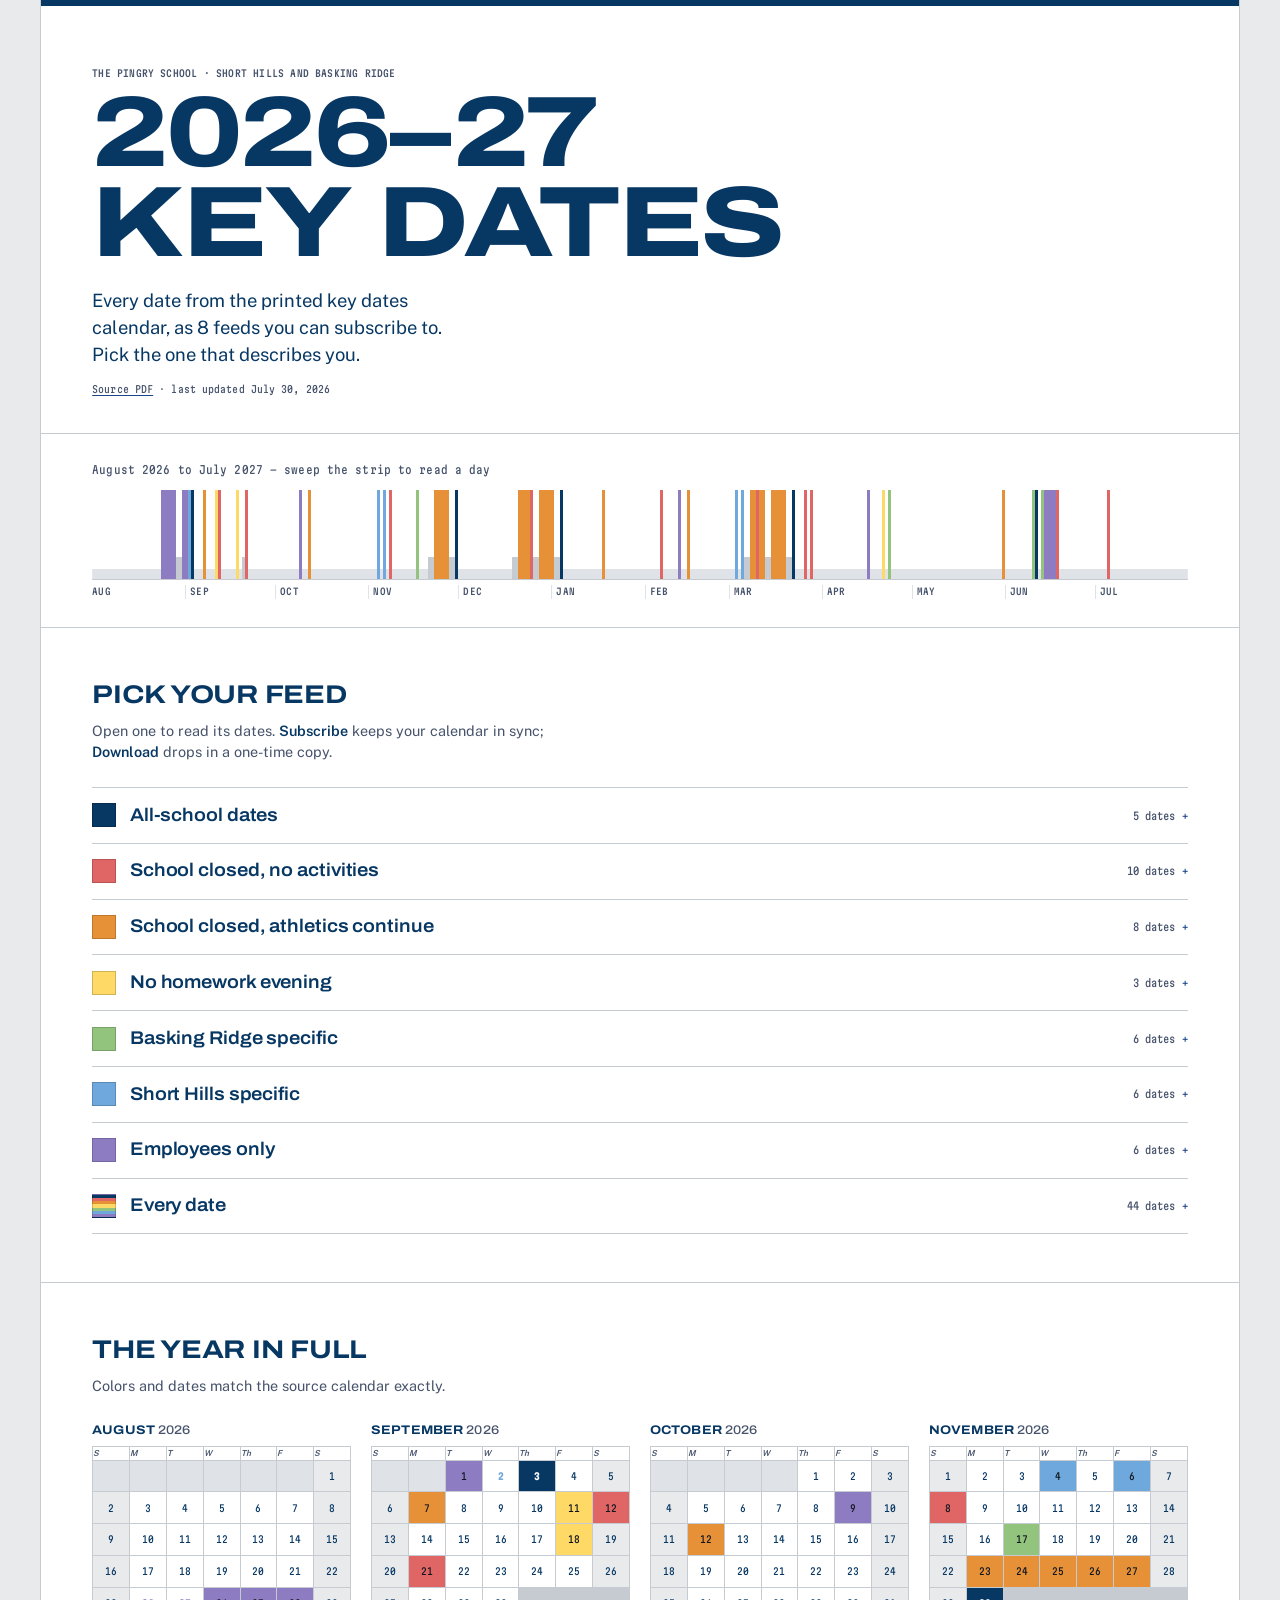
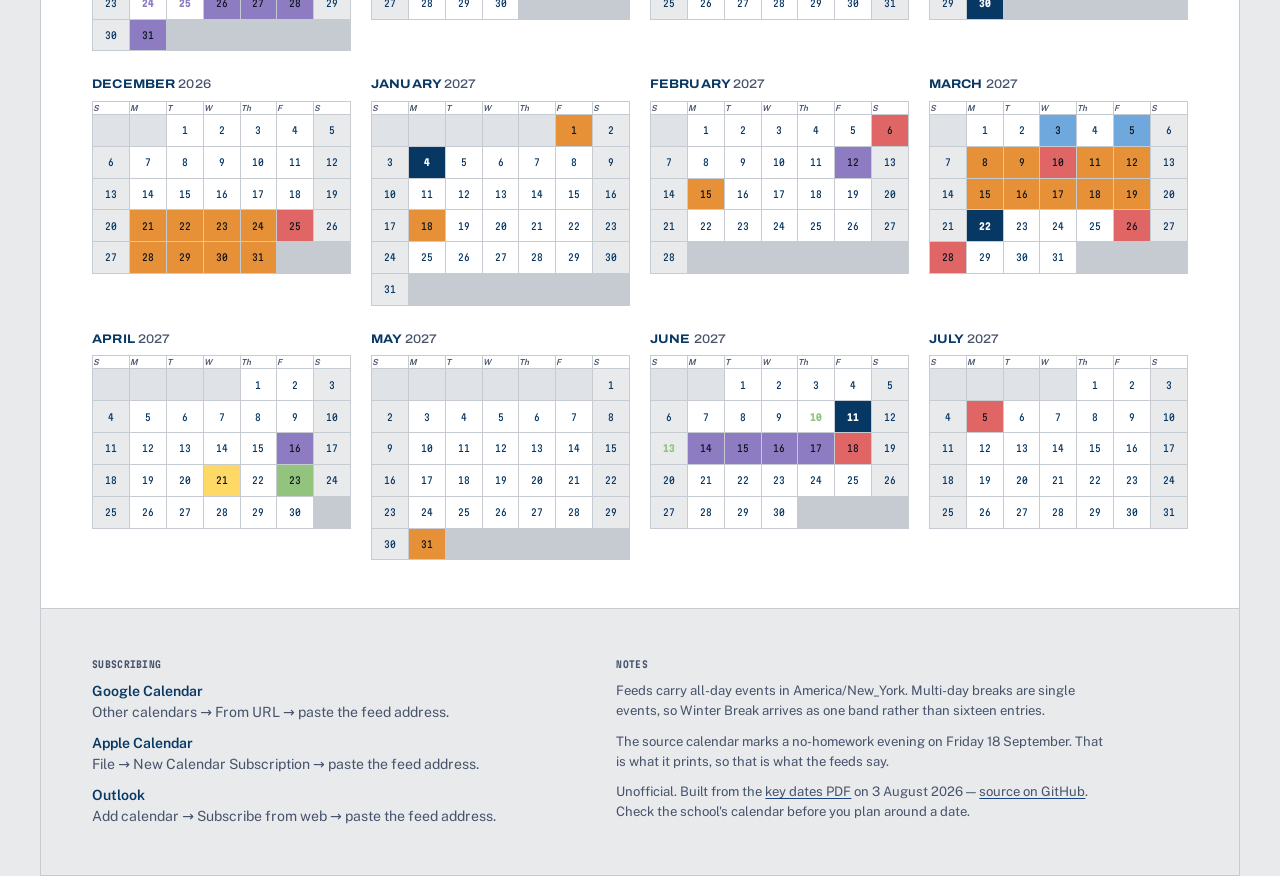
==== commit 246b6cf3: "Publish All-school dates feed Co-Authored-By: Claude Opus 5 <noreply@anthropic.com> Claude-Session: " ====
--- a/index.html
+++ b/index.html
@@ -4,7 +4,7 @@
   <meta charset="utf-8">
   <meta name="viewport" content="width=device-width, initial-scale=1">
   <title>2026–27 Key Dates · The Pingry School</title>
-  <meta name="description" content="The The Pingry School 2026–27 key dates calendar, as 7 subscribable calendar feeds.">
+  <meta name="description" content="The The Pingry School 2026–27 key dates calendar, as 8 subscribable calendar feeds.">
   <meta name="color-scheme" content="light dark">
   <link rel="stylesheet" href="style.css">
 </head>
@@ -15,7 +15,7 @@
     <header class="masthead">
       <p class="eyebrow">The Pingry School · Short Hills and Basking Ridge</p>
       <h1>2026–27<br>Key&nbsp;Dates</h1>
-      <p class="lede">Every date from the printed key dates calendar, as 7 feeds you
+      <p class="lede">Every date from the printed key dates calendar, as 8 feeds you
         can subscribe to. Pick the one that describes you.</p>
       <p class="meta"><a href="https://resources.finalsite.net/images/v1785502957/pingry/zwozs23cvyqxb4vyxpxr/Final2026-27PingryKeyDatesCalendar030426.pdf">Source PDF</a> · last updated July 30, 2026</p>
     </header>
@@ -23,7 +23,7 @@
     <section class="spine" aria-hidden="true">
       <p class="spine__readout" id="readout" data-idle="August 2026 to July 2027 — sweep the strip to read a day">
         August 2026 to July 2027 — sweep the strip to read a day</p>
-      <div class="spine__ticks"><i class="tick" data-d="2026-08-01"></i><i class="tick" data-d="2026-08-02"></i><i class="tick" data-d="2026-08-03"></i><i class="tick" data-d="2026-08-04"></i><i class="tick" data-d="2026-08-05"></i><i class="tick" data-d="2026-08-06"></i><i class="tick" data-d="2026-08-07"></i><i class="tick" data-d="2026-08-08"></i><i class="tick" data-d="2026-08-09"></i><i class="tick" data-d="2026-08-10"></i><i class="tick" data-d="2026-08-11"></i><i class="tick" data-d="2026-08-12"></i><i class="tick" data-d="2026-08-13"></i><i class="tick" data-d="2026-08-14"></i><i class="tick" data-d="2026-08-15"></i><i class="tick" data-d="2026-08-16"></i><i class="tick" data-d="2026-08-17"></i><i class="tick" data-d="2026-08-18"></i><i class="tick" data-d="2026-08-19"></i><i class="tick" data-d="2026-08-20"></i><i class="tick" data-d="2026-08-21"></i><i class="tick" data-d="2026-08-22"></i><i class="tick" data-d="2026-08-23"></i><i class="tick" data-d="2026-08-24" data-cats="employees" style="--c:var(--employees)" data-l="New Employee Orientation"></i><i class="tick" data-d="2026-08-25" data-cats="employees" style="--c:var(--employees)" data-l="New Employee Orientation"></i><i class="tick" data-d="2026-08-26" data-cats="employees" style="--c:var(--employees)" data-l="New Employee Orientation · Opening Meetings Week"></i><i class="tick" data-d="2026-08-27" data-cats="employees" style="--c:var(--employees)" data-l="Opening Meetings Week"></i><i class="tick" data-d="2026-08-28" data-cats="employees" style="--c:var(--employees)" data-l="Opening Meetings Week"></i><i class="tick" data-d="2026-08-29" data-l="Opening Meetings Week"></i><i class="tick" data-d="2026-08-30" data-l="Opening Meetings Week"></i><i class="tick" data-d="2026-08-31" data-cats="employees" style="--c:var(--employees)" data-l="Opening Meetings Week"></i><i class="tick" data-d="2026-09-01" data-cats="employees" style="--c:var(--employees)" data-l="Opening Meetings Week · New Student Orientation"></i><i class="tick" data-d="2026-09-02" data-cats="short-hills basking-ridge" style="--c:var(--short-hills)" data-l="New Student Orientation"></i><i class="tick" data-d="2026-09-03" data-cats="milestone" style="--c:var(--milestone)" data-l="First Day of School"></i><i class="tick" data-d="2026-09-04"></i><i class="tick" data-d="2026-09-05"></i><i class="tick" data-d="2026-09-06"></i><i class="tick" data-d="2026-09-07" data-cats="closed-athletics" style="--c:var(--closed-athletics)" data-l="Labor Day"></i><i class="tick" data-d="2026-09-08"></i><i class="tick" data-d="2026-09-09"></i><i class="tick" data-d="2026-09-10"></i><i class="tick" data-d="2026-09-11" data-cats="no-homework-evening" style="--c:var(--no-homework-evening)" data-l="Rosh Hashanah Begins"></i><i class="tick" data-d="2026-09-12" data-cats="closed-no-activities" style="--c:var(--closed-no-activities)" data-l="Rosh Hashanah"></i><i class="tick" data-d="2026-09-13"></i><i class="tick" data-d="2026-09-14"></i><i class="tick" data-d="2026-09-15"></i><i class="tick" data-d="2026-09-16"></i><i class="tick" data-d="2026-09-17"></i><i class="tick" data-d="2026-09-18" data-cats="no-homework-evening" style="--c:var(--no-homework-evening)" data-l="No homework evening"></i><i class="tick" data-d="2026-09-19"></i><i class="tick" data-d="2026-09-20" data-l="Yom Kippur Begins"></i><i class="tick" data-d="2026-09-21" data-cats="closed-no-activities" style="--c:var(--closed-no-activities)" data-l="Yom Kippur"></i><i class="tick" data-d="2026-09-22"></i><i class="tick" data-d="2026-09-23"></i><i class="tick" data-d="2026-09-24"></i><i class="tick" data-d="2026-09-25"></i><i class="tick" data-d="2026-09-26"></i><i class="tick" data-d="2026-09-27"></i><i class="tick" data-d="2026-09-28"></i><i class="tick" data-d="2026-09-29"></i><i class="tick" data-d="2026-09-30"></i><i class="tick" data-d="2026-10-01"></i><i class="tick" data-d="2026-10-02"></i><i class="tick" data-d="2026-10-03"></i><i class="tick" data-d="2026-10-04"></i><i class="tick" data-d="2026-10-05"></i><i class="tick" data-d="2026-10-06"></i><i class="tick" data-d="2026-10-07"></i><i class="tick" data-d="2026-10-08"></i><i class="tick" data-d="2026-10-09" data-cats="employees" style="--c:var(--employees)" data-l="Employee In-Service"></i><i class="tick" data-d="2026-10-10"></i><i class="tick" data-d="2026-10-11"></i><i class="tick" data-d="2026-10-12" data-cats="closed-athletics" style="--c:var(--closed-athletics)" data-l="Fall Break"></i><i class="tick" data-d="2026-10-13"></i><i class="tick" data-d="2026-10-14"></i><i class="tick" data-d="2026-10-15"></i><i class="tick" data-d="2026-10-16"></i><i class="tick" data-d="2026-10-17"></i><i class="tick" data-d="2026-10-18"></i><i class="tick" data-d="2026-10-19"></i><i class="tick" data-d="2026-10-20"></i><i class="tick" data-d="2026-10-21"></i><i class="tick" data-d="2026-10-22"></i><i class="tick" data-d="2026-10-23"></i><i class="tick" data-d="2026-10-24"></i><i class="tick" data-d="2026-10-25"></i><i class="tick" data-d="2026-10-26"></i><i class="tick" data-d="2026-10-27"></i><i class="tick" data-d="2026-10-28"></i><i class="tick" data-d="2026-10-29"></i><i class="tick" data-d="2026-10-30"></i><i class="tick" data-d="2026-10-31"></i><i class="tick" data-d="2026-11-01"></i><i class="tick" data-d="2026-11-02"></i><i class="tick" data-d="2026-11-03"></i><i class="tick" data-d="2026-11-04" data-cats="short-hills" style="--c:var(--short-hills)" data-l="LS Conferences"></i><i class="tick" data-d="2026-11-05"></i><i class="tick" data-d="2026-11-06" data-cats="short-hills" style="--c:var(--short-hills)" data-l="LS Conferences"></i><i class="tick" data-d="2026-11-07"></i><i class="tick" data-d="2026-11-08" data-cats="closed-no-activities" style="--c:var(--closed-no-activities)" data-l="Diwali"></i><i class="tick" data-d="2026-11-09"></i><i class="tick" data-d="2026-11-10"></i><i class="tick" data-d="2026-11-11"></i><i class="tick" data-d="2026-11-12"></i><i class="tick" data-d="2026-11-13"></i><i class="tick" data-d="2026-11-14"></i><i class="tick" data-d="2026-11-15"></i><i class="tick" data-d="2026-11-16"></i><i class="tick" data-d="2026-11-17" data-cats="basking-ridge" style="--c:var(--basking-ridge)" data-l="MS/US Conferences"></i><i class="tick" data-d="2026-11-18"></i><i class="tick" data-d="2026-11-19"></i><i class="tick" data-d="2026-11-20"></i><i class="tick" data-d="2026-11-21" data-l="Thanksgiving Break"></i><i class="tick" data-d="2026-11-22" data-l="Thanksgiving Break"></i><i class="tick" data-d="2026-11-23" data-cats="closed-athletics" style="--c:var(--closed-athletics)" data-l="Thanksgiving Break"></i><i class="tick" data-d="2026-11-24" data-cats="closed-athletics" style="--c:var(--closed-athletics)" data-l="Thanksgiving Break"></i><i class="tick" data-d="2026-11-25" data-cats="closed-athletics" style="--c:var(--closed-athletics)" data-l="Thanksgiving Break"></i><i class="tick" data-d="2026-11-26" data-cats="closed-athletics" style="--c:var(--closed-athletics)" data-l="Thanksgiving Break"></i><i class="tick" data-d="2026-11-27" data-cats="closed-athletics" style="--c:var(--closed-athletics)" data-l="Thanksgiving Break"></i><i class="tick" data-d="2026-11-28" data-l="Thanksgiving Break"></i><i class="tick" data-d="2026-11-29" data-l="Thanksgiving Break"></i><i class="tick" data-d="2026-11-30" data-cats="milestone" style="--c:var(--milestone)" data-l="Classes Resume"></i><i class="tick" data-d="2026-12-01"></i><i class="tick" data-d="2026-12-02"></i><i class="tick" data-d="2026-12-03"></i><i class="tick" data-d="2026-12-04"></i><i class="tick" data-d="2026-12-05"></i><i class="tick" data-d="2026-12-06"></i><i class="tick" data-d="2026-12-07"></i><i class="tick" data-d="2026-12-08"></i><i class="tick" data-d="2026-12-09"></i><i class="tick" data-d="2026-12-10"></i><i class="tick" data-d="2026-12-11"></i><i class="tick" data-d="2026-12-12"></i><i class="tick" data-d="2026-12-13"></i><i class="tick" data-d="2026-12-14"></i><i class="tick" data-d="2026-12-15"></i><i class="tick" data-d="2026-12-16"></i><i class="tick" data-d="2026-12-17"></i><i class="tick" data-d="2026-12-18"></i><i class="tick" data-d="2026-12-19" data-l="Winter Break"></i><i class="tick" data-d="2026-12-20" data-l="Winter Break"></i><i class="tick" data-d="2026-12-21" data-cats="closed-athletics" style="--c:var(--closed-athletics)" data-l="Winter Break"></i><i class="tick" data-d="2026-12-22" data-cats="closed-athletics" style="--c:var(--closed-athletics)" data-l="Winter Break"></i><i class="tick" data-d="2026-12-23" data-cats="closed-athletics" style="--c:var(--closed-athletics)" data-l="Winter Break"></i><i class="tick" data-d="2026-12-24" data-cats="closed-athletics" style="--c:var(--closed-athletics)" data-l="Winter Break"></i><i class="tick" data-d="2026-12-25" data-cats="closed-no-activities" style="--c:var(--closed-no-activities)" data-l="Winter Break · Christmas"></i><i class="tick" data-d="2026-12-26" data-l="Winter Break"></i><i class="tick" data-d="2026-12-27" data-l="Winter Break"></i><i class="tick" data-d="2026-12-28" data-cats="closed-athletics" style="--c:var(--closed-athletics)" data-l="Winter Break"></i><i class="tick" data-d="2026-12-29" data-cats="closed-athletics" style="--c:var(--closed-athletics)" data-l="Winter Break"></i><i class="tick" data-d="2026-12-30" data-cats="closed-athletics" style="--c:var(--closed-athletics)" data-l="Winter Break"></i><i class="tick" data-d="2026-12-31" data-cats="closed-athletics" style="--c:var(--closed-athletics)" data-l="Winter Break"></i><i class="tick" data-d="2027-01-01" data-cats="closed-athletics" style="--c:var(--closed-athletics)" data-l="Winter Break"></i><i class="tick" data-d="2027-01-02" data-l="Winter Break"></i><i class="tick" data-d="2027-01-03" data-l="Winter Break"></i><i class="tick" data-d="2027-01-04" data-cats="milestone" style="--c:var(--milestone)" data-l="Classes Resume"></i><i class="tick" data-d="2027-01-05"></i><i class="tick" data-d="2027-01-06"></i><i class="tick" data-d="2027-01-07"></i><i class="tick" data-d="2027-01-08"></i><i class="tick" data-d="2027-01-09"></i><i class="tick" data-d="2027-01-10"></i><i class="tick" data-d="2027-01-11"></i><i class="tick" data-d="2027-01-12"></i><i class="tick" data-d="2027-01-13"></i><i class="tick" data-d="2027-01-14"></i><i class="tick" data-d="2027-01-15"></i><i class="tick" data-d="2027-01-16"></i><i class="tick" data-d="2027-01-17"></i><i class="tick" data-d="2027-01-18" data-cats="closed-athletics" style="--c:var(--closed-athletics)" data-l="Dr. Martin Luther King, Jr. Day"></i><i class="tick" data-d="2027-01-19"></i><i class="tick" data-d="2027-01-20"></i><i class="tick" data-d="2027-01-21"></i><i class="tick" data-d="2027-01-22"></i><i class="tick" data-d="2027-01-23"></i><i class="tick" data-d="2027-01-24"></i><i class="tick" data-d="2027-01-25"></i><i class="tick" data-d="2027-01-26"></i><i class="tick" data-d="2027-01-27"></i><i class="tick" data-d="2027-01-28"></i><i class="tick" data-d="2027-01-29"></i><i class="tick" data-d="2027-01-30"></i><i class="tick" data-d="2027-01-31"></i><i class="tick" data-d="2027-02-01"></i><i class="tick" data-d="2027-02-02"></i><i class="tick" data-d="2027-02-03"></i><i class="tick" data-d="2027-02-04"></i><i class="tick" data-d="2027-02-05"></i><i class="tick" data-d="2027-02-06" data-cats="closed-no-activities" style="--c:var(--closed-no-activities)" data-l="Lunar New Year"></i><i class="tick" data-d="2027-02-07"></i><i class="tick" data-d="2027-02-08"></i><i class="tick" data-d="2027-02-09"></i><i class="tick" data-d="2027-02-10"></i><i class="tick" data-d="2027-02-11"></i><i class="tick" data-d="2027-02-12" data-cats="employees" style="--c:var(--employees)" data-l="Employee In-Service"></i><i class="tick" data-d="2027-02-13"></i><i class="tick" data-d="2027-02-14"></i><i class="tick" data-d="2027-02-15" data-cats="closed-athletics" style="--c:var(--closed-athletics)" data-l="President’s Day"></i><i class="tick" data-d="2027-02-16"></i><i class="tick" data-d="2027-02-17"></i><i class="tick" data-d="2027-02-18"></i><i class="tick" data-d="2027-02-19"></i><i class="tick" data-d="2027-02-20"></i><i class="tick" data-d="2027-02-21"></i><i class="tick" data-d="2027-02-22"></i><i class="tick" data-d="2027-02-23"></i><i class="tick" data-d="2027-02-24"></i><i class="tick" data-d="2027-02-25"></i><i class="tick" data-d="2027-02-26"></i><i class="tick" data-d="2027-02-27"></i><i class="tick" data-d="2027-02-28"></i><i class="tick" data-d="2027-03-01"></i><i class="tick" data-d="2027-03-02"></i><i class="tick" data-d="2027-03-03" data-cats="short-hills" style="--c:var(--short-hills)" data-l="LS Conferences"></i><i class="tick" data-d="2027-03-04"></i><i class="tick" data-d="2027-03-05" data-cats="short-hills" style="--c:var(--short-hills)" data-l="LS Conferences"></i><i class="tick" data-d="2027-03-06" data-l="Spring Break"></i><i class="tick" data-d="2027-03-07" data-l="Spring Break"></i><i class="tick" data-d="2027-03-08" data-cats="closed-athletics" style="--c:var(--closed-athletics)" data-l="Spring Break"></i><i class="tick" data-d="2027-03-09" data-cats="closed-athletics" style="--c:var(--closed-athletics)" data-l="Spring Break"></i><i class="tick" data-d="2027-03-10" data-cats="closed-no-activities" style="--c:var(--closed-no-activities)" data-l="Spring Break · Eid al-Fitr"></i><i class="tick" data-d="2027-03-11" data-cats="closed-athletics" style="--c:var(--closed-athletics)" data-l="Spring Break"></i><i class="tick" data-d="2027-03-12" data-cats="closed-athletics" style="--c:var(--closed-athletics)" data-l="Spring Break"></i><i class="tick" data-d="2027-03-13" data-l="Spring Break"></i><i class="tick" data-d="2027-03-14" data-l="Spring Break"></i><i class="tick" data-d="2027-03-15" data-cats="closed-athletics" style="--c:var(--closed-athletics)" data-l="Spring Break"></i><i class="tick" data-d="2027-03-16" data-cats="closed-athletics" style="--c:var(--closed-athletics)" data-l="Spring Break"></i><i class="tick" data-d="2027-03-17" data-cats="closed-athletics" style="--c:var(--closed-athletics)" data-l="Spring Break"></i><i class="tick" data-d="2027-03-18" data-cats="closed-athletics" style="--c:var(--closed-athletics)" data-l="Spring Break"></i><i class="tick" data-d="2027-03-19" data-cats="closed-athletics" style="--c:var(--closed-athletics)" data-l="Spring Break"></i><i class="tick" data-d="2027-03-20" data-l="Spring Break"></i><i class="tick" data-d="2027-03-21" data-l="Spring Break"></i><i class="tick" data-d="2027-03-22" data-cats="milestone" style="--c:var(--milestone)" data-l="Classes Resume"></i><i class="tick" data-d="2027-03-23"></i><i class="tick" data-d="2027-03-24"></i><i class="tick" data-d="2027-03-25"></i><i class="tick" data-d="2027-03-26" data-cats="closed-no-activities" style="--c:var(--closed-no-activities)" data-l="Good Friday"></i><i class="tick" data-d="2027-03-27"></i><i class="tick" data-d="2027-03-28" data-cats="closed-no-activities" style="--c:var(--closed-no-activities)" data-l="Easter"></i><i class="tick" data-d="2027-03-29"></i><i class="tick" data-d="2027-03-30"></i><i class="tick" data-d="2027-03-31"></i><i class="tick" data-d="2027-04-01"></i><i class="tick" data-d="2027-04-02"></i><i class="tick" data-d="2027-04-03"></i><i class="tick" data-d="2027-04-04"></i><i class="tick" data-d="2027-04-05"></i><i class="tick" data-d="2027-04-06"></i><i class="tick" data-d="2027-04-07"></i><i class="tick" data-d="2027-04-08"></i><i class="tick" data-d="2027-04-09"></i><i class="tick" data-d="2027-04-10"></i><i class="tick" data-d="2027-04-11"></i><i class="tick" data-d="2027-04-12"></i><i class="tick" data-d="2027-04-13"></i><i class="tick" data-d="2027-04-14"></i><i class="tick" data-d="2027-04-15"></i><i class="tick" data-d="2027-04-16" data-cats="employees" style="--c:var(--employees)" data-l="Employee In-Service"></i><i class="tick" data-d="2027-04-17"></i><i class="tick" data-d="2027-04-18"></i><i class="tick" data-d="2027-04-19"></i><i class="tick" data-d="2027-04-20"></i><i class="tick" data-d="2027-04-21" data-cats="no-homework-evening" style="--c:var(--no-homework-evening)" data-l="Passover Begins"></i><i class="tick" data-d="2027-04-22"></i><i class="tick" data-d="2027-04-23" data-cats="basking-ridge" style="--c:var(--basking-ridge)" data-l="MS Conferences"></i><i class="tick" data-d="2027-04-24"></i><i class="tick" data-d="2027-04-25"></i><i class="tick" data-d="2027-04-26"></i><i class="tick" data-d="2027-04-27"></i><i class="tick" data-d="2027-04-28"></i><i class="tick" data-d="2027-04-29"></i><i class="tick" data-d="2027-04-30"></i><i class="tick" data-d="2027-05-01"></i><i class="tick" data-d="2027-05-02"></i><i class="tick" data-d="2027-05-03"></i><i class="tick" data-d="2027-05-04"></i><i class="tick" data-d="2027-05-05"></i><i class="tick" data-d="2027-05-06"></i><i class="tick" data-d="2027-05-07"></i><i class="tick" data-d="2027-05-08"></i><i class="tick" data-d="2027-05-09"></i><i class="tick" data-d="2027-05-10"></i><i class="tick" data-d="2027-05-11"></i><i class="tick" data-d="2027-05-12"></i><i class="tick" data-d="2027-05-13"></i><i class="tick" data-d="2027-05-14"></i><i class="tick" data-d="2027-05-15"></i><i class="tick" data-d="2027-05-16"></i><i class="tick" data-d="2027-05-17"></i><i class="tick" data-d="2027-05-18"></i><i class="tick" data-d="2027-05-19"></i><i class="tick" data-d="2027-05-20"></i><i class="tick" data-d="2027-05-21"></i><i class="tick" data-d="2027-05-22"></i><i class="tick" data-d="2027-05-23"></i><i class="tick" data-d="2027-05-24"></i><i class="tick" data-d="2027-05-25"></i><i class="tick" data-d="2027-05-26"></i><i class="tick" data-d="2027-05-27"></i><i class="tick" data-d="2027-05-28"></i><i class="tick" data-d="2027-05-29"></i><i class="tick" data-d="2027-05-30"></i><i class="tick" data-d="2027-05-31" data-cats="closed-athletics" style="--c:var(--closed-athletics)" data-l="Memorial Day"></i><i class="tick" data-d="2027-06-01"></i><i class="tick" data-d="2027-06-02"></i><i class="tick" data-d="2027-06-03"></i><i class="tick" data-d="2027-06-04"></i><i class="tick" data-d="2027-06-05"></i><i class="tick" data-d="2027-06-06"></i><i class="tick" data-d="2027-06-07"></i><i class="tick" data-d="2027-06-08"></i><i class="tick" data-d="2027-06-09"></i><i class="tick" data-d="2027-06-10" data-cats="basking-ridge" style="--c:var(--basking-ridge)" data-l="Last day of classes for Middle School"></i><i class="tick" data-d="2027-06-11" data-cats="milestone short-hills" style="--c:var(--milestone)" data-l="Last day of classes · Grade 5 Moving Up Day"></i><i class="tick" data-d="2027-06-12"></i><i class="tick" data-d="2027-06-13" data-cats="basking-ridge" style="--c:var(--basking-ridge)" data-l="Commencement"></i><i class="tick" data-d="2027-06-14" data-cats="employees" style="--c:var(--employees)" data-l="Closing Meetings Week"></i><i class="tick" data-d="2027-06-15" data-cats="employees" style="--c:var(--employees)" data-l="Closing Meetings Week"></i><i class="tick" data-d="2027-06-16" data-cats="employees" style="--c:var(--employees)" data-l="Closing Meetings Week"></i><i class="tick" data-d="2027-06-17" data-cats="employees" style="--c:var(--employees)" data-l="Closing Meetings Week"></i><i class="tick" data-d="2027-06-18" data-cats="closed-no-activities" style="--c:var(--closed-no-activities)" data-l="Juneteenth (Observed)"></i><i class="tick" data-d="2027-06-19"></i><i class="tick" data-d="2027-06-20"></i><i class="tick" data-d="2027-06-21"></i><i class="tick" data-d="2027-06-22"></i><i class="tick" data-d="2027-06-23"></i><i class="tick" data-d="2027-06-24"></i><i class="tick" data-d="2027-06-25"></i><i class="tick" data-d="2027-06-26"></i><i class="tick" data-d="2027-06-27"></i><i class="tick" data-d="2027-06-28"></i><i class="tick" data-d="2027-06-29"></i><i class="tick" data-d="2027-06-30"></i><i class="tick" data-d="2027-07-01"></i><i class="tick" data-d="2027-07-02"></i><i class="tick" data-d="2027-07-03"></i><i class="tick" data-d="2027-07-04"></i><i class="tick" data-d="2027-07-05" data-cats="closed-no-activities" style="--c:var(--closed-no-activities)" data-l="Fourth of July (Observed)"></i><i class="tick" data-d="2027-07-06"></i><i class="tick" data-d="2027-07-07"></i><i class="tick" data-d="2027-07-08"></i><i class="tick" data-d="2027-07-09"></i><i class="tick" data-d="2027-07-10"></i><i class="tick" data-d="2027-07-11"></i><i class="tick" data-d="2027-07-12"></i><i class="tick" data-d="2027-07-13"></i><i class="tick" data-d="2027-07-14"></i><i class="tick" data-d="2027-07-15"></i><i class="tick" data-d="2027-07-16"></i><i class="tick" data-d="2027-07-17"></i><i class="tick" data-d="2027-07-18"></i><i class="tick" data-d="2027-07-19"></i><i class="tick" data-d="2027-07-20"></i><i class="tick" data-d="2027-07-21"></i><i class="tick" data-d="2027-07-22"></i><i class="tick" data-d="2027-07-23"></i><i class="tick" data-d="2027-07-24"></i><i class="tick" data-d="2027-07-25"></i><i class="tick" data-d="2027-07-26"></i><i class="tick" data-d="2027-07-27"></i><i class="tick" data-d="2027-07-28"></i><i class="tick" data-d="2027-07-29"></i><i class="tick" data-d="2027-07-30"></i><i class="tick" data-d="2027-07-31"></i></div>
+      <div class="spine__ticks"><i class="tick" data-d="2026-08-01"></i><i class="tick" data-d="2026-08-02"></i><i class="tick" data-d="2026-08-03"></i><i class="tick" data-d="2026-08-04"></i><i class="tick" data-d="2026-08-05"></i><i class="tick" data-d="2026-08-06"></i><i class="tick" data-d="2026-08-07"></i><i class="tick" data-d="2026-08-08"></i><i class="tick" data-d="2026-08-09"></i><i class="tick" data-d="2026-08-10"></i><i class="tick" data-d="2026-08-11"></i><i class="tick" data-d="2026-08-12"></i><i class="tick" data-d="2026-08-13"></i><i class="tick" data-d="2026-08-14"></i><i class="tick" data-d="2026-08-15"></i><i class="tick" data-d="2026-08-16"></i><i class="tick" data-d="2026-08-17"></i><i class="tick" data-d="2026-08-18"></i><i class="tick" data-d="2026-08-19"></i><i class="tick" data-d="2026-08-20"></i><i class="tick" data-d="2026-08-21"></i><i class="tick" data-d="2026-08-22"></i><i class="tick" data-d="2026-08-23"></i><i class="tick" data-d="2026-08-24" data-cats="employees" style="--c:var(--employees)" data-l="New Employee Orientation"></i><i class="tick" data-d="2026-08-25" data-cats="employees" style="--c:var(--employees)" data-l="New Employee Orientation"></i><i class="tick" data-d="2026-08-26" data-cats="employees" style="--c:var(--employees)" data-l="New Employee Orientation · Opening Meetings Week"></i><i class="tick" data-d="2026-08-27" data-cats="employees" style="--c:var(--employees)" data-l="Opening Meetings Week"></i><i class="tick" data-d="2026-08-28" data-cats="employees" style="--c:var(--employees)" data-l="Opening Meetings Week"></i><i class="tick" data-d="2026-08-29" data-l="Opening Meetings Week"></i><i class="tick" data-d="2026-08-30" data-l="Opening Meetings Week"></i><i class="tick" data-d="2026-08-31" data-cats="employees" style="--c:var(--employees)" data-l="Opening Meetings Week"></i><i class="tick" data-d="2026-09-01" data-cats="employees" style="--c:var(--employees)" data-l="Opening Meetings Week · New Student Orientation"></i><i class="tick" data-d="2026-09-02" data-cats="short-hills basking-ridge" style="--c:var(--short-hills)" data-l="New Student Orientation"></i><i class="tick" data-d="2026-09-03" data-cats="all-school" style="--c:var(--all-school)" data-l="First Day of School"></i><i class="tick" data-d="2026-09-04"></i><i class="tick" data-d="2026-09-05"></i><i class="tick" data-d="2026-09-06"></i><i class="tick" data-d="2026-09-07" data-cats="closed-athletics" style="--c:var(--closed-athletics)" data-l="Labor Day"></i><i class="tick" data-d="2026-09-08"></i><i class="tick" data-d="2026-09-09"></i><i class="tick" data-d="2026-09-10"></i><i class="tick" data-d="2026-09-11" data-cats="no-homework-evening" style="--c:var(--no-homework-evening)" data-l="Rosh Hashanah Begins"></i><i class="tick" data-d="2026-09-12" data-cats="closed-no-activities" style="--c:var(--closed-no-activities)" data-l="Rosh Hashanah"></i><i class="tick" data-d="2026-09-13"></i><i class="tick" data-d="2026-09-14"></i><i class="tick" data-d="2026-09-15"></i><i class="tick" data-d="2026-09-16"></i><i class="tick" data-d="2026-09-17"></i><i class="tick" data-d="2026-09-18" data-cats="no-homework-evening" style="--c:var(--no-homework-evening)" data-l="No homework evening"></i><i class="tick" data-d="2026-09-19"></i><i class="tick" data-d="2026-09-20" data-l="Yom Kippur Begins"></i><i class="tick" data-d="2026-09-21" data-cats="closed-no-activities" style="--c:var(--closed-no-activities)" data-l="Yom Kippur"></i><i class="tick" data-d="2026-09-22"></i><i class="tick" data-d="2026-09-23"></i><i class="tick" data-d="2026-09-24"></i><i class="tick" data-d="2026-09-25"></i><i class="tick" data-d="2026-09-26"></i><i class="tick" data-d="2026-09-27"></i><i class="tick" data-d="2026-09-28"></i><i class="tick" data-d="2026-09-29"></i><i class="tick" data-d="2026-09-30"></i><i class="tick" data-d="2026-10-01"></i><i class="tick" data-d="2026-10-02"></i><i class="tick" data-d="2026-10-03"></i><i class="tick" data-d="2026-10-04"></i><i class="tick" data-d="2026-10-05"></i><i class="tick" data-d="2026-10-06"></i><i class="tick" data-d="2026-10-07"></i><i class="tick" data-d="2026-10-08"></i><i class="tick" data-d="2026-10-09" data-cats="employees" style="--c:var(--employees)" data-l="Employee In-Service"></i><i class="tick" data-d="2026-10-10"></i><i class="tick" data-d="2026-10-11"></i><i class="tick" data-d="2026-10-12" data-cats="closed-athletics" style="--c:var(--closed-athletics)" data-l="Fall Break"></i><i class="tick" data-d="2026-10-13"></i><i class="tick" data-d="2026-10-14"></i><i class="tick" data-d="2026-10-15"></i><i class="tick" data-d="2026-10-16"></i><i class="tick" data-d="2026-10-17"></i><i class="tick" data-d="2026-10-18"></i><i class="tick" data-d="2026-10-19"></i><i class="tick" data-d="2026-10-20"></i><i class="tick" data-d="2026-10-21"></i><i class="tick" data-d="2026-10-22"></i><i class="tick" data-d="2026-10-23"></i><i class="tick" data-d="2026-10-24"></i><i class="tick" data-d="2026-10-25"></i><i class="tick" data-d="2026-10-26"></i><i class="tick" data-d="2026-10-27"></i><i class="tick" data-d="2026-10-28"></i><i class="tick" data-d="2026-10-29"></i><i class="tick" data-d="2026-10-30"></i><i class="tick" data-d="2026-10-31"></i><i class="tick" data-d="2026-11-01"></i><i class="tick" data-d="2026-11-02"></i><i class="tick" data-d="2026-11-03"></i><i class="tick" data-d="2026-11-04" data-cats="short-hills" style="--c:var(--short-hills)" data-l="LS Conferences"></i><i class="tick" data-d="2026-11-05"></i><i class="tick" data-d="2026-11-06" data-cats="short-hills" style="--c:var(--short-hills)" data-l="LS Conferences"></i><i class="tick" data-d="2026-11-07"></i><i class="tick" data-d="2026-11-08" data-cats="closed-no-activities" style="--c:var(--closed-no-activities)" data-l="Diwali"></i><i class="tick" data-d="2026-11-09"></i><i class="tick" data-d="2026-11-10"></i><i class="tick" data-d="2026-11-11"></i><i class="tick" data-d="2026-11-12"></i><i class="tick" data-d="2026-11-13"></i><i class="tick" data-d="2026-11-14"></i><i class="tick" data-d="2026-11-15"></i><i class="tick" data-d="2026-11-16"></i><i class="tick" data-d="2026-11-17" data-cats="basking-ridge" style="--c:var(--basking-ridge)" data-l="MS/US Conferences"></i><i class="tick" data-d="2026-11-18"></i><i class="tick" data-d="2026-11-19"></i><i class="tick" data-d="2026-11-20"></i><i class="tick" data-d="2026-11-21" data-l="Thanksgiving Break"></i><i class="tick" data-d="2026-11-22" data-l="Thanksgiving Break"></i><i class="tick" data-d="2026-11-23" data-cats="closed-athletics" style="--c:var(--closed-athletics)" data-l="Thanksgiving Break"></i><i class="tick" data-d="2026-11-24" data-cats="closed-athletics" style="--c:var(--closed-athletics)" data-l="Thanksgiving Break"></i><i class="tick" data-d="2026-11-25" data-cats="closed-athletics" style="--c:var(--closed-athletics)" data-l="Thanksgiving Break"></i><i class="tick" data-d="2026-11-26" data-cats="closed-athletics" style="--c:var(--closed-athletics)" data-l="Thanksgiving Break"></i><i class="tick" data-d="2026-11-27" data-cats="closed-athletics" style="--c:var(--closed-athletics)" data-l="Thanksgiving Break"></i><i class="tick" data-d="2026-11-28" data-l="Thanksgiving Break"></i><i class="tick" data-d="2026-11-29" data-l="Thanksgiving Break"></i><i class="tick" data-d="2026-11-30" data-cats="all-school" style="--c:var(--all-school)" data-l="Classes Resume"></i><i class="tick" data-d="2026-12-01"></i><i class="tick" data-d="2026-12-02"></i><i class="tick" data-d="2026-12-03"></i><i class="tick" data-d="2026-12-04"></i><i class="tick" data-d="2026-12-05"></i><i class="tick" data-d="2026-12-06"></i><i class="tick" data-d="2026-12-07"></i><i class="tick" data-d="2026-12-08"></i><i class="tick" data-d="2026-12-09"></i><i class="tick" data-d="2026-12-10"></i><i class="tick" data-d="2026-12-11"></i><i class="tick" data-d="2026-12-12"></i><i class="tick" data-d="2026-12-13"></i><i class="tick" data-d="2026-12-14"></i><i class="tick" data-d="2026-12-15"></i><i class="tick" data-d="2026-12-16"></i><i class="tick" data-d="2026-12-17"></i><i class="tick" data-d="2026-12-18"></i><i class="tick" data-d="2026-12-19" data-l="Winter Break"></i><i class="tick" data-d="2026-12-20" data-l="Winter Break"></i><i class="tick" data-d="2026-12-21" data-cats="closed-athletics" style="--c:var(--closed-athletics)" data-l="Winter Break"></i><i class="tick" data-d="2026-12-22" data-cats="closed-athletics" style="--c:var(--closed-athletics)" data-l="Winter Break"></i><i class="tick" data-d="2026-12-23" data-cats="closed-athletics" style="--c:var(--closed-athletics)" data-l="Winter Break"></i><i class="tick" data-d="2026-12-24" data-cats="closed-athletics" style="--c:var(--closed-athletics)" data-l="Winter Break"></i><i class="tick" data-d="2026-12-25" data-cats="closed-no-activities" style="--c:var(--closed-no-activities)" data-l="Winter Break · Christmas"></i><i class="tick" data-d="2026-12-26" data-l="Winter Break"></i><i class="tick" data-d="2026-12-27" data-l="Winter Break"></i><i class="tick" data-d="2026-12-28" data-cats="closed-athletics" style="--c:var(--closed-athletics)" data-l="Winter Break"></i><i class="tick" data-d="2026-12-29" data-cats="closed-athletics" style="--c:var(--closed-athletics)" data-l="Winter Break"></i><i class="tick" data-d="2026-12-30" data-cats="closed-athletics" style="--c:var(--closed-athletics)" data-l="Winter Break"></i><i class="tick" data-d="2026-12-31" data-cats="closed-athletics" style="--c:var(--closed-athletics)" data-l="Winter Break"></i><i class="tick" data-d="2027-01-01" data-cats="closed-athletics" style="--c:var(--closed-athletics)" data-l="Winter Break"></i><i class="tick" data-d="2027-01-02" data-l="Winter Break"></i><i class="tick" data-d="2027-01-03" data-l="Winter Break"></i><i class="tick" data-d="2027-01-04" data-cats="all-school" style="--c:var(--all-school)" data-l="Classes Resume"></i><i class="tick" data-d="2027-01-05"></i><i class="tick" data-d="2027-01-06"></i><i class="tick" data-d="2027-01-07"></i><i class="tick" data-d="2027-01-08"></i><i class="tick" data-d="2027-01-09"></i><i class="tick" data-d="2027-01-10"></i><i class="tick" data-d="2027-01-11"></i><i class="tick" data-d="2027-01-12"></i><i class="tick" data-d="2027-01-13"></i><i class="tick" data-d="2027-01-14"></i><i class="tick" data-d="2027-01-15"></i><i class="tick" data-d="2027-01-16"></i><i class="tick" data-d="2027-01-17"></i><i class="tick" data-d="2027-01-18" data-cats="closed-athletics" style="--c:var(--closed-athletics)" data-l="Dr. Martin Luther King, Jr. Day"></i><i class="tick" data-d="2027-01-19"></i><i class="tick" data-d="2027-01-20"></i><i class="tick" data-d="2027-01-21"></i><i class="tick" data-d="2027-01-22"></i><i class="tick" data-d="2027-01-23"></i><i class="tick" data-d="2027-01-24"></i><i class="tick" data-d="2027-01-25"></i><i class="tick" data-d="2027-01-26"></i><i class="tick" data-d="2027-01-27"></i><i class="tick" data-d="2027-01-28"></i><i class="tick" data-d="2027-01-29"></i><i class="tick" data-d="2027-01-30"></i><i class="tick" data-d="2027-01-31"></i><i class="tick" data-d="2027-02-01"></i><i class="tick" data-d="2027-02-02"></i><i class="tick" data-d="2027-02-03"></i><i class="tick" data-d="2027-02-04"></i><i class="tick" data-d="2027-02-05"></i><i class="tick" data-d="2027-02-06" data-cats="closed-no-activities" style="--c:var(--closed-no-activities)" data-l="Lunar New Year"></i><i class="tick" data-d="2027-02-07"></i><i class="tick" data-d="2027-02-08"></i><i class="tick" data-d="2027-02-09"></i><i class="tick" data-d="2027-02-10"></i><i class="tick" data-d="2027-02-11"></i><i class="tick" data-d="2027-02-12" data-cats="employees" style="--c:var(--employees)" data-l="Employee In-Service"></i><i class="tick" data-d="2027-02-13"></i><i class="tick" data-d="2027-02-14"></i><i class="tick" data-d="2027-02-15" data-cats="closed-athletics" style="--c:var(--closed-athletics)" data-l="President’s Day"></i><i class="tick" data-d="2027-02-16"></i><i class="tick" data-d="2027-02-17"></i><i class="tick" data-d="2027-02-18"></i><i class="tick" data-d="2027-02-19"></i><i class="tick" data-d="2027-02-20"></i><i class="tick" data-d="2027-02-21"></i><i class="tick" data-d="2027-02-22"></i><i class="tick" data-d="2027-02-23"></i><i class="tick" data-d="2027-02-24"></i><i class="tick" data-d="2027-02-25"></i><i class="tick" data-d="2027-02-26"></i><i class="tick" data-d="2027-02-27"></i><i class="tick" data-d="2027-02-28"></i><i class="tick" data-d="2027-03-01"></i><i class="tick" data-d="2027-03-02"></i><i class="tick" data-d="2027-03-03" data-cats="short-hills" style="--c:var(--short-hills)" data-l="LS Conferences"></i><i class="tick" data-d="2027-03-04"></i><i class="tick" data-d="2027-03-05" data-cats="short-hills" style="--c:var(--short-hills)" data-l="LS Conferences"></i><i class="tick" data-d="2027-03-06" data-l="Spring Break"></i><i class="tick" data-d="2027-03-07" data-l="Spring Break"></i><i class="tick" data-d="2027-03-08" data-cats="closed-athletics" style="--c:var(--closed-athletics)" data-l="Spring Break"></i><i class="tick" data-d="2027-03-09" data-cats="closed-athletics" style="--c:var(--closed-athletics)" data-l="Spring Break"></i><i class="tick" data-d="2027-03-10" data-cats="closed-no-activities" style="--c:var(--closed-no-activities)" data-l="Spring Break · Eid al-Fitr"></i><i class="tick" data-d="2027-03-11" data-cats="closed-athletics" style="--c:var(--closed-athletics)" data-l="Spring Break"></i><i class="tick" data-d="2027-03-12" data-cats="closed-athletics" style="--c:var(--closed-athletics)" data-l="Spring Break"></i><i class="tick" data-d="2027-03-13" data-l="Spring Break"></i><i class="tick" data-d="2027-03-14" data-l="Spring Break"></i><i class="tick" data-d="2027-03-15" data-cats="closed-athletics" style="--c:var(--closed-athletics)" data-l="Spring Break"></i><i class="tick" data-d="2027-03-16" data-cats="closed-athletics" style="--c:var(--closed-athletics)" data-l="Spring Break"></i><i class="tick" data-d="2027-03-17" data-cats="closed-athletics" style="--c:var(--closed-athletics)" data-l="Spring Break"></i><i class="tick" data-d="2027-03-18" data-cats="closed-athletics" style="--c:var(--closed-athletics)" data-l="Spring Break"></i><i class="tick" data-d="2027-03-19" data-cats="closed-athletics" style="--c:var(--closed-athletics)" data-l="Spring Break"></i><i class="tick" data-d="2027-03-20" data-l="Spring Break"></i><i class="tick" data-d="2027-03-21" data-l="Spring Break"></i><i class="tick" data-d="2027-03-22" data-cats="all-school" style="--c:var(--all-school)" data-l="Classes Resume"></i><i class="tick" data-d="2027-03-23"></i><i class="tick" data-d="2027-03-24"></i><i class="tick" data-d="2027-03-25"></i><i class="tick" data-d="2027-03-26" data-cats="closed-no-activities" style="--c:var(--closed-no-activities)" data-l="Good Friday"></i><i class="tick" data-d="2027-03-27"></i><i class="tick" data-d="2027-03-28" data-cats="closed-no-activities" style="--c:var(--closed-no-activities)" data-l="Easter"></i><i class="tick" data-d="2027-03-29"></i><i class="tick" data-d="2027-03-30"></i><i class="tick" data-d="2027-03-31"></i><i class="tick" data-d="2027-04-01"></i><i class="tick" data-d="2027-04-02"></i><i class="tick" data-d="2027-04-03"></i><i class="tick" data-d="2027-04-04"></i><i class="tick" data-d="2027-04-05"></i><i class="tick" data-d="2027-04-06"></i><i class="tick" data-d="2027-04-07"></i><i class="tick" data-d="2027-04-08"></i><i class="tick" data-d="2027-04-09"></i><i class="tick" data-d="2027-04-10"></i><i class="tick" data-d="2027-04-11"></i><i class="tick" data-d="2027-04-12"></i><i class="tick" data-d="2027-04-13"></i><i class="tick" data-d="2027-04-14"></i><i class="tick" data-d="2027-04-15"></i><i class="tick" data-d="2027-04-16" data-cats="employees" style="--c:var(--employees)" data-l="Employee In-Service"></i><i class="tick" data-d="2027-04-17"></i><i class="tick" data-d="2027-04-18"></i><i class="tick" data-d="2027-04-19"></i><i class="tick" data-d="2027-04-20"></i><i class="tick" data-d="2027-04-21" data-cats="no-homework-evening" style="--c:var(--no-homework-evening)" data-l="Passover Begins"></i><i class="tick" data-d="2027-04-22"></i><i class="tick" data-d="2027-04-23" data-cats="basking-ridge" style="--c:var(--basking-ridge)" data-l="MS Conferences"></i><i class="tick" data-d="2027-04-24"></i><i class="tick" data-d="2027-04-25"></i><i class="tick" data-d="2027-04-26"></i><i class="tick" data-d="2027-04-27"></i><i class="tick" data-d="2027-04-28"></i><i class="tick" data-d="2027-04-29"></i><i class="tick" data-d="2027-04-30"></i><i class="tick" data-d="2027-05-01"></i><i class="tick" data-d="2027-05-02"></i><i class="tick" data-d="2027-05-03"></i><i class="tick" data-d="2027-05-04"></i><i class="tick" data-d="2027-05-05"></i><i class="tick" data-d="2027-05-06"></i><i class="tick" data-d="2027-05-07"></i><i class="tick" data-d="2027-05-08"></i><i class="tick" data-d="2027-05-09"></i><i class="tick" data-d="2027-05-10"></i><i class="tick" data-d="2027-05-11"></i><i class="tick" data-d="2027-05-12"></i><i class="tick" data-d="2027-05-13"></i><i class="tick" data-d="2027-05-14"></i><i class="tick" data-d="2027-05-15"></i><i class="tick" data-d="2027-05-16"></i><i class="tick" data-d="2027-05-17"></i><i class="tick" data-d="2027-05-18"></i><i class="tick" data-d="2027-05-19"></i><i class="tick" data-d="2027-05-20"></i><i class="tick" data-d="2027-05-21"></i><i class="tick" data-d="2027-05-22"></i><i class="tick" data-d="2027-05-23"></i><i class="tick" data-d="2027-05-24"></i><i class="tick" data-d="2027-05-25"></i><i class="tick" data-d="2027-05-26"></i><i class="tick" data-d="2027-05-27"></i><i class="tick" data-d="2027-05-28"></i><i class="tick" data-d="2027-05-29"></i><i class="tick" data-d="2027-05-30"></i><i class="tick" data-d="2027-05-31" data-cats="closed-athletics" style="--c:var(--closed-athletics)" data-l="Memorial Day"></i><i class="tick" data-d="2027-06-01"></i><i class="tick" data-d="2027-06-02"></i><i class="tick" data-d="2027-06-03"></i><i class="tick" data-d="2027-06-04"></i><i class="tick" data-d="2027-06-05"></i><i class="tick" data-d="2027-06-06"></i><i class="tick" data-d="2027-06-07"></i><i class="tick" data-d="2027-06-08"></i><i class="tick" data-d="2027-06-09"></i><i class="tick" data-d="2027-06-10" data-cats="basking-ridge" style="--c:var(--basking-ridge)" data-l="Last day of classes for Middle School"></i><i class="tick" data-d="2027-06-11" data-cats="all-school short-hills" style="--c:var(--all-school)" data-l="Last day of classes · Grade 5 Moving Up Day"></i><i class="tick" data-d="2027-06-12"></i><i class="tick" data-d="2027-06-13" data-cats="basking-ridge" style="--c:var(--basking-ridge)" data-l="Commencement"></i><i class="tick" data-d="2027-06-14" data-cats="employees" style="--c:var(--employees)" data-l="Closing Meetings Week"></i><i class="tick" data-d="2027-06-15" data-cats="employees" style="--c:var(--employees)" data-l="Closing Meetings Week"></i><i class="tick" data-d="2027-06-16" data-cats="employees" style="--c:var(--employees)" data-l="Closing Meetings Week"></i><i class="tick" data-d="2027-06-17" data-cats="employees" style="--c:var(--employees)" data-l="Closing Meetings Week"></i><i class="tick" data-d="2027-06-18" data-cats="closed-no-activities" style="--c:var(--closed-no-activities)" data-l="Juneteenth (Observed)"></i><i class="tick" data-d="2027-06-19"></i><i class="tick" data-d="2027-06-20"></i><i class="tick" data-d="2027-06-21"></i><i class="tick" data-d="2027-06-22"></i><i class="tick" data-d="2027-06-23"></i><i class="tick" data-d="2027-06-24"></i><i class="tick" data-d="2027-06-25"></i><i class="tick" data-d="2027-06-26"></i><i class="tick" data-d="2027-06-27"></i><i class="tick" data-d="2027-06-28"></i><i class="tick" data-d="2027-06-29"></i><i class="tick" data-d="2027-06-30"></i><i class="tick" data-d="2027-07-01"></i><i class="tick" data-d="2027-07-02"></i><i class="tick" data-d="2027-07-03"></i><i class="tick" data-d="2027-07-04"></i><i class="tick" data-d="2027-07-05" data-cats="closed-no-activities" style="--c:var(--closed-no-activities)" data-l="Fourth of July (Observed)"></i><i class="tick" data-d="2027-07-06"></i><i class="tick" data-d="2027-07-07"></i><i class="tick" data-d="2027-07-08"></i><i class="tick" data-d="2027-07-09"></i><i class="tick" data-d="2027-07-10"></i><i class="tick" data-d="2027-07-11"></i><i class="tick" data-d="2027-07-12"></i><i class="tick" data-d="2027-07-13"></i><i class="tick" data-d="2027-07-14"></i><i class="tick" data-d="2027-07-15"></i><i class="tick" data-d="2027-07-16"></i><i class="tick" data-d="2027-07-17"></i><i class="tick" data-d="2027-07-18"></i><i class="tick" data-d="2027-07-19"></i><i class="tick" data-d="2027-07-20"></i><i class="tick" data-d="2027-07-21"></i><i class="tick" data-d="2027-07-22"></i><i class="tick" data-d="2027-07-23"></i><i class="tick" data-d="2027-07-24"></i><i class="tick" data-d="2027-07-25"></i><i class="tick" data-d="2027-07-26"></i><i class="tick" data-d="2027-07-27"></i><i class="tick" data-d="2027-07-28"></i><i class="tick" data-d="2027-07-29"></i><i class="tick" data-d="2027-07-30"></i><i class="tick" data-d="2027-07-31"></i></div>
       <div class="spine__months"><span style="--span:31">Aug</span><span style="--span:30">Sep</span><span style="--span:31">Oct</span><span style="--span:30">Nov</span><span style="--span:31">Dec</span><span style="--span:31">Jan</span><span style="--span:28">Feb</span><span style="--span:31">Mar</span><span style="--span:30">Apr</span><span style="--span:31">May</span><span style="--span:30">Jun</span><span style="--span:31">Jul</span></div>
     </section>
 
@@ -34,6 +34,22 @@
           <b>Download</b> drops in a one-time copy.</p>
       </div>
       <div class="feeds__list">
+        <details class="feed" data-cat="all-school">
+          <summary>
+            <span class="feed__chip" style="--c:var(--all-school)"></span>
+            <span class="feed__name">All-school dates</span>
+            <span class="feed__count">5 dates</span>
+          </summary>
+          <div class="feed__body">
+            <p class="feed__blurb">First day, last day, and every return from break — the days that apply to the whole school, both campuses.</p>
+            <ol class="feed__list"><li><span class="when">Thu 3 Sep 2026</span><span class="what">First Day of School<em>All divisions, both campuses.</em></span></li><li><span class="when">Mon 30 Nov 2026</span><span class="what">Classes Resume<em>All divisions, both campuses.</em></span></li><li><span class="when">Mon 4 Jan 2027</span><span class="what">Classes Resume<em>All divisions, both campuses.</em></span></li><li><span class="when">Mon 22 Mar 2027</span><span class="what">Classes Resume<em>All divisions, both campuses.</em></span></li><li><span class="when">Fri 11 Jun 2027</span><span class="what">Last day of classes<em>All divisions, both campuses.</em></span></li></ol>
+            <div class="feed__actions">
+              <a class="btn btn--go" href="webcal://farrellm.github.io/pingry-calendar/pingry-2026-27-all-school.ics">Subscribe</a>
+              <a class="btn" href="pingry-2026-27-all-school.ics" download>Download .ics</a>
+              <code class="feed__url">https://farrellm.github.io/pingry-calendar/pingry-2026-27-all-school.ics</code>
+            </div>
+          </div>
+        </details>
         <details class="feed" data-cat="closed-no-activities">
           <summary>
             <span class="feed__chip" style="--c:var(--closed-no-activities)"></span>
@@ -133,7 +149,7 @@
         <details class="feed" data-cat="all">
           <summary>
             <span class="feed__chip" style="--c:var(--all)"></span>
-            <span class="feed__name">All key dates</span>
+            <span class="feed__name">Every date</span>
             <span class="feed__count">44 dates</span>
           </summary>
           <div class="feed__body">
@@ -161,7 +177,7 @@
         </div>
         <div class="month">
           <h3>September <span>2026</span></h3>
-          <div class="month__grid"><div class="month__head"><i>S</i><i>M</i><i>T</i><i>W</i><i>Th</i><i>F</i><i>S</i></div><i class="pad"></i><i class="pad"></i><i class="day day--fill" style="--c:var(--employees)" data-cats="employees" title="1 Sep · Opening Meetings Week · New Student Orientation">1</i><i class="day day--mark" style="--c:var(--short-hills)" data-cats="short-hills basking-ridge" title="2 Sep · New Student Orientation">2</i><i class="day day--fill day--milestone" style="--c:var(--milestone)" data-cats="milestone" title="3 Sep · First Day of School">3</i><i class="day">4</i><i class="day day--weekend">5</i><i class="day day--weekend">6</i><i class="day day--fill" style="--c:var(--closed-athletics)" data-cats="closed-athletics" title="7 Sep · Labor Day">7</i><i class="day">8</i><i class="day">9</i><i class="day">10</i><i class="day day--fill" style="--c:var(--no-homework-evening)" data-cats="no-homework-evening" title="11 Sep · Rosh Hashanah Begins">11</i><i class="day day--weekend day--fill" style="--c:var(--closed-no-activities)" data-cats="closed-no-activities" title="12 Sep · Rosh Hashanah">12</i><i class="day day--weekend">13</i><i class="day">14</i><i class="day">15</i><i class="day">16</i><i class="day">17</i><i class="day day--fill" style="--c:var(--no-homework-evening)" data-cats="no-homework-evening" title="18 Sep · No homework evening">18</i><i class="day day--weekend">19</i><i class="day day--weekend" title="20 Sep · Yom Kippur Begins">20</i><i class="day day--fill" style="--c:var(--closed-no-activities)" data-cats="closed-no-activities" title="21 Sep · Yom Kippur">21</i><i class="day">22</i><i class="day">23</i><i class="day">24</i><i class="day">25</i><i class="day day--weekend">26</i><i class="day day--weekend">27</i><i class="day">28</i><i class="day">29</i><i class="day">30</i></div>
+          <div class="month__grid"><div class="month__head"><i>S</i><i>M</i><i>T</i><i>W</i><i>Th</i><i>F</i><i>S</i></div><i class="pad"></i><i class="pad"></i><i class="day day--fill" style="--c:var(--employees)" data-cats="employees" title="1 Sep · Opening Meetings Week · New Student Orientation">1</i><i class="day day--mark" style="--c:var(--short-hills)" data-cats="short-hills basking-ridge" title="2 Sep · New Student Orientation">2</i><i class="day day--fill day--all-school" style="--c:var(--all-school)" data-cats="all-school" title="3 Sep · First Day of School">3</i><i class="day">4</i><i class="day day--weekend">5</i><i class="day day--weekend">6</i><i class="day day--fill" style="--c:var(--closed-athletics)" data-cats="closed-athletics" title="7 Sep · Labor Day">7</i><i class="day">8</i><i class="day">9</i><i class="day">10</i><i class="day day--fill" style="--c:var(--no-homework-evening)" data-cats="no-homework-evening" title="11 Sep · Rosh Hashanah Begins">11</i><i class="day day--weekend day--fill" style="--c:var(--closed-no-activities)" data-cats="closed-no-activities" title="12 Sep · Rosh Hashanah">12</i><i class="day day--weekend">13</i><i class="day">14</i><i class="day">15</i><i class="day">16</i><i class="day">17</i><i class="day day--fill" style="--c:var(--no-homework-evening)" data-cats="no-homework-evening" title="18 Sep · No homework evening">18</i><i class="day day--weekend">19</i><i class="day day--weekend" title="20 Sep · Yom Kippur Begins">20</i><i class="day day--fill" style="--c:var(--closed-no-activities)" data-cats="closed-no-activities" title="21 Sep · Yom Kippur">21</i><i class="day">22</i><i class="day">23</i><i class="day">24</i><i class="day">25</i><i class="day day--weekend">26</i><i class="day day--weekend">27</i><i class="day">28</i><i class="day">29</i><i class="day">30</i></div>
         </div>
         <div class="month">
           <h3>October <span>2026</span></h3>
@@ -169,7 +185,7 @@
         </div>
         <div class="month">
           <h3>November <span>2026</span></h3>
-          <div class="month__grid"><div class="month__head"><i>S</i><i>M</i><i>T</i><i>W</i><i>Th</i><i>F</i><i>S</i></div><i class="day day--weekend">1</i><i class="day">2</i><i class="day">3</i><i class="day day--fill" style="--c:var(--short-hills)" data-cats="short-hills" title="4 Nov · LS Conferences">4</i><i class="day">5</i><i class="day day--fill" style="--c:var(--short-hills)" data-cats="short-hills" title="6 Nov · LS Conferences">6</i><i class="day day--weekend">7</i><i class="day day--weekend day--fill" style="--c:var(--closed-no-activities)" data-cats="closed-no-activities" title="8 Nov · Diwali">8</i><i class="day">9</i><i class="day">10</i><i class="day">11</i><i class="day">12</i><i class="day">13</i><i class="day day--weekend">14</i><i class="day day--weekend">15</i><i class="day">16</i><i class="day day--fill" style="--c:var(--basking-ridge)" data-cats="basking-ridge" title="17 Nov · MS/US Conferences">17</i><i class="day">18</i><i class="day">19</i><i class="day">20</i><i class="day day--weekend" title="21 Nov · Thanksgiving Break">21</i><i class="day day--weekend" title="22 Nov · Thanksgiving Break">22</i><i class="day day--fill" style="--c:var(--closed-athletics)" data-cats="closed-athletics" title="23 Nov · Thanksgiving Break">23</i><i class="day day--fill" style="--c:var(--closed-athletics)" data-cats="closed-athletics" title="24 Nov · Thanksgiving Break">24</i><i class="day day--fill" style="--c:var(--closed-athletics)" data-cats="closed-athletics" title="25 Nov · Thanksgiving Break">25</i><i class="day day--fill" style="--c:var(--closed-athletics)" data-cats="closed-athletics" title="26 Nov · Thanksgiving Break">26</i><i class="day day--fill" style="--c:var(--closed-athletics)" data-cats="closed-athletics" title="27 Nov · Thanksgiving Break">27</i><i class="day day--weekend" title="28 Nov · Thanksgiving Break">28</i><i class="day day--weekend" title="29 Nov · Thanksgiving Break">29</i><i class="day day--fill day--milestone" style="--c:var(--milestone)" data-cats="milestone" title="30 Nov · Classes Resume">30</i></div>
+          <div class="month__grid"><div class="month__head"><i>S</i><i>M</i><i>T</i><i>W</i><i>Th</i><i>F</i><i>S</i></div><i class="day day--weekend">1</i><i class="day">2</i><i class="day">3</i><i class="day day--fill" style="--c:var(--short-hills)" data-cats="short-hills" title="4 Nov · LS Conferences">4</i><i class="day">5</i><i class="day day--fill" style="--c:var(--short-hills)" data-cats="short-hills" title="6 Nov · LS Conferences">6</i><i class="day day--weekend">7</i><i class="day day--weekend day--fill" style="--c:var(--closed-no-activities)" data-cats="closed-no-activities" title="8 Nov · Diwali">8</i><i class="day">9</i><i class="day">10</i><i class="day">11</i><i class="day">12</i><i class="day">13</i><i class="day day--weekend">14</i><i class="day day--weekend">15</i><i class="day">16</i><i class="day day--fill" style="--c:var(--basking-ridge)" data-cats="basking-ridge" title="17 Nov · MS/US Conferences">17</i><i class="day">18</i><i class="day">19</i><i class="day">20</i><i class="day day--weekend" title="21 Nov · Thanksgiving Break">21</i><i class="day day--weekend" title="22 Nov · Thanksgiving Break">22</i><i class="day day--fill" style="--c:var(--closed-athletics)" data-cats="closed-athletics" title="23 Nov · Thanksgiving Break">23</i><i class="day day--fill" style="--c:var(--closed-athletics)" data-cats="closed-athletics" title="24 Nov · Thanksgiving Break">24</i><i class="day day--fill" style="--c:var(--closed-athletics)" data-cats="closed-athletics" title="25 Nov · Thanksgiving Break">25</i><i class="day day--fill" style="--c:var(--closed-athletics)" data-cats="closed-athletics" title="26 Nov · Thanksgiving Break">26</i><i class="day day--fill" style="--c:var(--closed-athletics)" data-cats="closed-athletics" title="27 Nov · Thanksgiving Break">27</i><i class="day day--weekend" title="28 Nov · Thanksgiving Break">28</i><i class="day day--weekend" title="29 Nov · Thanksgiving Break">29</i><i class="day day--fill day--all-school" style="--c:var(--all-school)" data-cats="all-school" title="30 Nov · Classes Resume">30</i></div>
         </div>
         <div class="month">
           <h3>December <span>2026</span></h3>
@@ -177,7 +193,7 @@
         </div>
         <div class="month">
           <h3>January <span>2027</span></h3>
-          <div class="month__grid"><div class="month__head"><i>S</i><i>M</i><i>T</i><i>W</i><i>Th</i><i>F</i><i>S</i></div><i class="pad"></i><i class="pad"></i><i class="pad"></i><i class="pad"></i><i class="pad"></i><i class="day day--fill" style="--c:var(--closed-athletics)" data-cats="closed-athletics" title="1 Jan · Winter Break">1</i><i class="day day--weekend" title="2 Jan · Winter Break">2</i><i class="day day--weekend" title="3 Jan · Winter Break">3</i><i class="day day--fill day--milestone" style="--c:var(--milestone)" data-cats="milestone" title="4 Jan · Classes Resume">4</i><i class="day">5</i><i class="day">6</i><i class="day">7</i><i class="day">8</i><i class="day day--weekend">9</i><i class="day day--weekend">10</i><i class="day">11</i><i class="day">12</i><i class="day">13</i><i class="day">14</i><i class="day">15</i><i class="day day--weekend">16</i><i class="day day--weekend">17</i><i class="day day--fill" style="--c:var(--closed-athletics)" data-cats="closed-athletics" title="18 Jan · Dr. Martin Luther King, Jr. Day">18</i><i class="day">19</i><i class="day">20</i><i class="day">21</i><i class="day">22</i><i class="day day--weekend">23</i><i class="day day--weekend">24</i><i class="day">25</i><i class="day">26</i><i class="day">27</i><i class="day">28</i><i class="day">29</i><i class="day day--weekend">30</i><i class="day day--weekend">31</i></div>
+          <div class="month__grid"><div class="month__head"><i>S</i><i>M</i><i>T</i><i>W</i><i>Th</i><i>F</i><i>S</i></div><i class="pad"></i><i class="pad"></i><i class="pad"></i><i class="pad"></i><i class="pad"></i><i class="day day--fill" style="--c:var(--closed-athletics)" data-cats="closed-athletics" title="1 Jan · Winter Break">1</i><i class="day day--weekend" title="2 Jan · Winter Break">2</i><i class="day day--weekend" title="3 Jan · Winter Break">3</i><i class="day day--fill day--all-school" style="--c:var(--all-school)" data-cats="all-school" title="4 Jan · Classes Resume">4</i><i class="day">5</i><i class="day">6</i><i class="day">7</i><i class="day">8</i><i class="day day--weekend">9</i><i class="day day--weekend">10</i><i class="day">11</i><i class="day">12</i><i class="day">13</i><i class="day">14</i><i class="day">15</i><i class="day day--weekend">16</i><i class="day day--weekend">17</i><i class="day day--fill" style="--c:var(--closed-athletics)" data-cats="closed-athletics" title="18 Jan · Dr. Martin Luther King, Jr. Day">18</i><i class="day">19</i><i class="day">20</i><i class="day">21</i><i class="day">22</i><i class="day day--weekend">23</i><i class="day day--weekend">24</i><i class="day">25</i><i class="day">26</i><i class="day">27</i><i class="day">28</i><i class="day">29</i><i class="day day--weekend">30</i><i class="day day--weekend">31</i></div>
         </div>
         <div class="month">
           <h3>February <span>2027</span></h3>
@@ -185,7 +201,7 @@
         </div>
         <div class="month">
           <h3>March <span>2027</span></h3>
-          <div class="month__grid"><div class="month__head"><i>S</i><i>M</i><i>T</i><i>W</i><i>Th</i><i>F</i><i>S</i></div><i class="pad"></i><i class="day">1</i><i class="day">2</i><i class="day day--fill" style="--c:var(--short-hills)" data-cats="short-hills" title="3 Mar · LS Conferences">3</i><i class="day">4</i><i class="day day--fill" style="--c:var(--short-hills)" data-cats="short-hills" title="5 Mar · LS Conferences">5</i><i class="day day--weekend" title="6 Mar · Spring Break">6</i><i class="day day--weekend" title="7 Mar · Spring Break">7</i><i class="day day--fill" style="--c:var(--closed-athletics)" data-cats="closed-athletics" title="8 Mar · Spring Break">8</i><i class="day day--fill" style="--c:var(--closed-athletics)" data-cats="closed-athletics" title="9 Mar · Spring Break">9</i><i class="day day--fill" style="--c:var(--closed-no-activities)" data-cats="closed-no-activities" title="10 Mar · Spring Break · Eid al-Fitr">10</i><i class="day day--fill" style="--c:var(--closed-athletics)" data-cats="closed-athletics" title="11 Mar · Spring Break">11</i><i class="day day--fill" style="--c:var(--closed-athletics)" data-cats="closed-athletics" title="12 Mar · Spring Break">12</i><i class="day day--weekend" title="13 Mar · Spring Break">13</i><i class="day day--weekend" title="14 Mar · Spring Break">14</i><i class="day day--fill" style="--c:var(--closed-athletics)" data-cats="closed-athletics" title="15 Mar · Spring Break">15</i><i class="day day--fill" style="--c:var(--closed-athletics)" data-cats="closed-athletics" title="16 Mar · Spring Break">16</i><i class="day day--fill" style="--c:var(--closed-athletics)" data-cats="closed-athletics" title="17 Mar · Spring Break">17</i><i class="day day--fill" style="--c:var(--closed-athletics)" data-cats="closed-athletics" title="18 Mar · Spring Break">18</i><i class="day day--fill" style="--c:var(--closed-athletics)" data-cats="closed-athletics" title="19 Mar · Spring Break">19</i><i class="day day--weekend" title="20 Mar · Spring Break">20</i><i class="day day--weekend" title="21 Mar · Spring Break">21</i><i class="day day--fill day--milestone" style="--c:var(--milestone)" data-cats="milestone" title="22 Mar · Classes Resume">22</i><i class="day">23</i><i class="day">24</i><i class="day">25</i><i class="day day--fill" style="--c:var(--closed-no-activities)" data-cats="closed-no-activities" title="26 Mar · Good Friday">26</i><i class="day day--weekend">27</i><i class="day day--weekend day--fill" style="--c:var(--closed-no-activities)" data-cats="closed-no-activities" title="28 Mar · Easter">28</i><i class="day">29</i><i class="day">30</i><i class="day">31</i></div>
+          <div class="month__grid"><div class="month__head"><i>S</i><i>M</i><i>T</i><i>W</i><i>Th</i><i>F</i><i>S</i></div><i class="pad"></i><i class="day">1</i><i class="day">2</i><i class="day day--fill" style="--c:var(--short-hills)" data-cats="short-hills" title="3 Mar · LS Conferences">3</i><i class="day">4</i><i class="day day--fill" style="--c:var(--short-hills)" data-cats="short-hills" title="5 Mar · LS Conferences">5</i><i class="day day--weekend" title="6 Mar · Spring Break">6</i><i class="day day--weekend" title="7 Mar · Spring Break">7</i><i class="day day--fill" style="--c:var(--closed-athletics)" data-cats="closed-athletics" title="8 Mar · Spring Break">8</i><i class="day day--fill" style="--c:var(--closed-athletics)" data-cats="closed-athletics" title="9 Mar · Spring Break">9</i><i class="day day--fill" style="--c:var(--closed-no-activities)" data-cats="closed-no-activities" title="10 Mar · Spring Break · Eid al-Fitr">10</i><i class="day day--fill" style="--c:var(--closed-athletics)" data-cats="closed-athletics" title="11 Mar · Spring Break">11</i><i class="day day--fill" style="--c:var(--closed-athletics)" data-cats="closed-athletics" title="12 Mar · Spring Break">12</i><i class="day day--weekend" title="13 Mar · Spring Break">13</i><i class="day day--weekend" title="14 Mar · Spring Break">14</i><i class="day day--fill" style="--c:var(--closed-athletics)" data-cats="closed-athletics" title="15 Mar · Spring Break">15</i><i class="day day--fill" style="--c:var(--closed-athletics)" data-cats="closed-athletics" title="16 Mar · Spring Break">16</i><i class="day day--fill" style="--c:var(--closed-athletics)" data-cats="closed-athletics" title="17 Mar · Spring Break">17</i><i class="day day--fill" style="--c:var(--closed-athletics)" data-cats="closed-athletics" title="18 Mar · Spring Break">18</i><i class="day day--fill" style="--c:var(--closed-athletics)" data-cats="closed-athletics" title="19 Mar · Spring Break">19</i><i class="day day--weekend" title="20 Mar · Spring Break">20</i><i class="day day--weekend" title="21 Mar · Spring Break">21</i><i class="day day--fill day--all-school" style="--c:var(--all-school)" data-cats="all-school" title="22 Mar · Classes Resume">22</i><i class="day">23</i><i class="day">24</i><i class="day">25</i><i class="day day--fill" style="--c:var(--closed-no-activities)" data-cats="closed-no-activities" title="26 Mar · Good Friday">26</i><i class="day day--weekend">27</i><i class="day day--weekend day--fill" style="--c:var(--closed-no-activities)" data-cats="closed-no-activities" title="28 Mar · Easter">28</i><i class="day">29</i><i class="day">30</i><i class="day">31</i></div>
         </div>
         <div class="month">
           <h3>April <span>2027</span></h3>
@@ -197,7 +213,7 @@
         </div>
         <div class="month">
           <h3>June <span>2027</span></h3>
-          <div class="month__grid"><div class="month__head"><i>S</i><i>M</i><i>T</i><i>W</i><i>Th</i><i>F</i><i>S</i></div><i class="pad"></i><i class="pad"></i><i class="day">1</i><i class="day">2</i><i class="day">3</i><i class="day">4</i><i class="day day--weekend">5</i><i class="day day--weekend">6</i><i class="day">7</i><i class="day">8</i><i class="day">9</i><i class="day day--mark" style="--c:var(--basking-ridge)" data-cats="basking-ridge" title="10 Jun · Last day of classes for Middle School">10</i><i class="day day--fill day--milestone" style="--c:var(--milestone)" data-cats="milestone short-hills" title="11 Jun · Last day of classes · Grade 5 Moving Up Day">11</i><i class="day day--weekend">12</i><i class="day day--weekend day--mark" style="--c:var(--basking-ridge)" data-cats="basking-ridge" title="13 Jun · Commencement">13</i><i class="day day--fill" style="--c:var(--employees)" data-cats="employees" title="14 Jun · Closing Meetings Week">14</i><i class="day day--fill" style="--c:var(--employees)" data-cats="employees" title="15 Jun · Closing Meetings Week">15</i><i class="day day--fill" style="--c:var(--employees)" data-cats="employees" title="16 Jun · Closing Meetings Week">16</i><i class="day day--fill" style="--c:var(--employees)" data-cats="employees" title="17 Jun · Closing Meetings Week">17</i><i class="day day--fill" style="--c:var(--closed-no-activities)" data-cats="closed-no-activities" title="18 Jun · Juneteenth (Observed)">18</i><i class="day day--weekend">19</i><i class="day day--weekend">20</i><i class="day">21</i><i class="day">22</i><i class="day">23</i><i class="day">24</i><i class="day">25</i><i class="day day--weekend">26</i><i class="day day--weekend">27</i><i class="day">28</i><i class="day">29</i><i class="day">30</i></div>
+          <div class="month__grid"><div class="month__head"><i>S</i><i>M</i><i>T</i><i>W</i><i>Th</i><i>F</i><i>S</i></div><i class="pad"></i><i class="pad"></i><i class="day">1</i><i class="day">2</i><i class="day">3</i><i class="day">4</i><i class="day day--weekend">5</i><i class="day day--weekend">6</i><i class="day">7</i><i class="day">8</i><i class="day">9</i><i class="day day--mark" style="--c:var(--basking-ridge)" data-cats="basking-ridge" title="10 Jun · Last day of classes for Middle School">10</i><i class="day day--fill day--all-school" style="--c:var(--all-school)" data-cats="all-school short-hills" title="11 Jun · Last day of classes · Grade 5 Moving Up Day">11</i><i class="day day--weekend">12</i><i class="day day--weekend day--mark" style="--c:var(--basking-ridge)" data-cats="basking-ridge" title="13 Jun · Commencement">13</i><i class="day day--fill" style="--c:var(--employees)" data-cats="employees" title="14 Jun · Closing Meetings Week">14</i><i class="day day--fill" style="--c:var(--employees)" data-cats="employees" title="15 Jun · Closing Meetings Week">15</i><i class="day day--fill" style="--c:var(--employees)" data-cats="employees" title="16 Jun · Closing Meetings Week">16</i><i class="day day--fill" style="--c:var(--employees)" data-cats="employees" title="17 Jun · Closing Meetings Week">17</i><i class="day day--fill" style="--c:var(--closed-no-activities)" data-cats="closed-no-activities" title="18 Jun · Juneteenth (Observed)">18</i><i class="day day--weekend">19</i><i class="day day--weekend">20</i><i class="day">21</i><i class="day">22</i><i class="day">23</i><i class="day">24</i><i class="day">25</i><i class="day day--weekend">26</i><i class="day day--weekend">27</i><i class="day">28</i><i class="day">29</i><i class="day">30</i></div>
         </div>
         <div class="month">
           <h3>July <span>2027</span></h3>
--- a/style.css
+++ b/style.css
@@ -30,8 +30,8 @@
   --basking-ridge: #93c47d;
   --short-hills: #6fa8dc;
   --employees: #8e7cc3;
-  --milestone: #073763;
-  --milestone-ink: #fff;
+  --all-school: #073763;
+  --all-school-ink: #fff;
 
   --ink: #073763;
   --ink-soft: #46536b;
@@ -61,8 +61,8 @@
     --line: #2b3a55;
     --hairline: #1d2942;
     --focus: #8fb7ee;
-    --milestone: #cfe0f8;
-    --milestone-ink: #0a1120;
+    --all-school: #cfe0f8;
+    --all-school-ink: #0a1120;
   }
 }
 
@@ -120,7 +120,7 @@
 
 .masthead {
   padding: clamp(2rem, 5vw, 3.75rem) var(--gutter) clamp(1.5rem, 3vw, 2.25rem);
-  border-top: 6px solid var(--milestone);
+  border-top: 6px solid var(--all-school);
 }
 
 .eyebrow {
@@ -268,12 +268,14 @@
   background: var(--c);
   border: 1px solid rgb(0 0 0 / 0.18);
 }
+/* The combined feed carries every category, so its chip stacks all seven. */
 .feed[data-cat="all"] .feed__chip {
   background: linear-gradient(
     to bottom,
-    var(--closed-no-activities) 0 16.6%, var(--closed-athletics) 0 33.3%,
-    var(--no-homework-evening) 0 50%, var(--basking-ridge) 0 66.6%,
-    var(--short-hills) 0 83.3%, var(--employees) 0);
+    var(--all-school) 0 14.3%, var(--closed-no-activities) 0 28.6%,
+    var(--closed-athletics) 0 42.9%, var(--no-homework-evening) 0 57.1%,
+    var(--basking-ridge) 0 71.4%, var(--short-hills) 0 85.7%,
+    var(--employees) 0);
 }
 
 .feed__name {
@@ -419,7 +421,7 @@
 .day { background: var(--card); }
 .day--weekend { background: var(--paper); }
 .day--fill { background: var(--c); color: #10161f; }
-.day--milestone { color: var(--milestone-ink); font-weight: 700; }
+.day--all-school { color: var(--all-school-ink); font-weight: 700; }
 .day--mark { color: var(--c); font-weight: 700; }
 
 /* ---------------------------------------------------------- isolation */
@@ -429,6 +431,7 @@
    calendar. One rule per category, since CSS cannot interpolate the value. */
 
 [data-iso] .tick:not([data-cats]),
+[data-iso="all-school"] .tick:not([data-cats~="all-school"]),
 [data-iso="closed-no-activities"] .tick:not([data-cats~="closed-no-activities"]),
 [data-iso="closed-athletics"] .tick:not([data-cats~="closed-athletics"]),
 [data-iso="no-homework-evening"] .tick:not([data-cats~="no-homework-evening"]),
@@ -438,6 +441,7 @@
 
 [data-iso] .pad,
 [data-iso] .day:not([data-cats]),
+[data-iso="all-school"] .day:not([data-cats~="all-school"]),
 [data-iso="closed-no-activities"] .day:not([data-cats~="closed-no-activities"]),
 [data-iso="closed-athletics"] .day:not([data-cats~="closed-athletics"]),
 [data-iso="no-homework-evening"] .day:not([data-cats~="no-homework-evening"]),
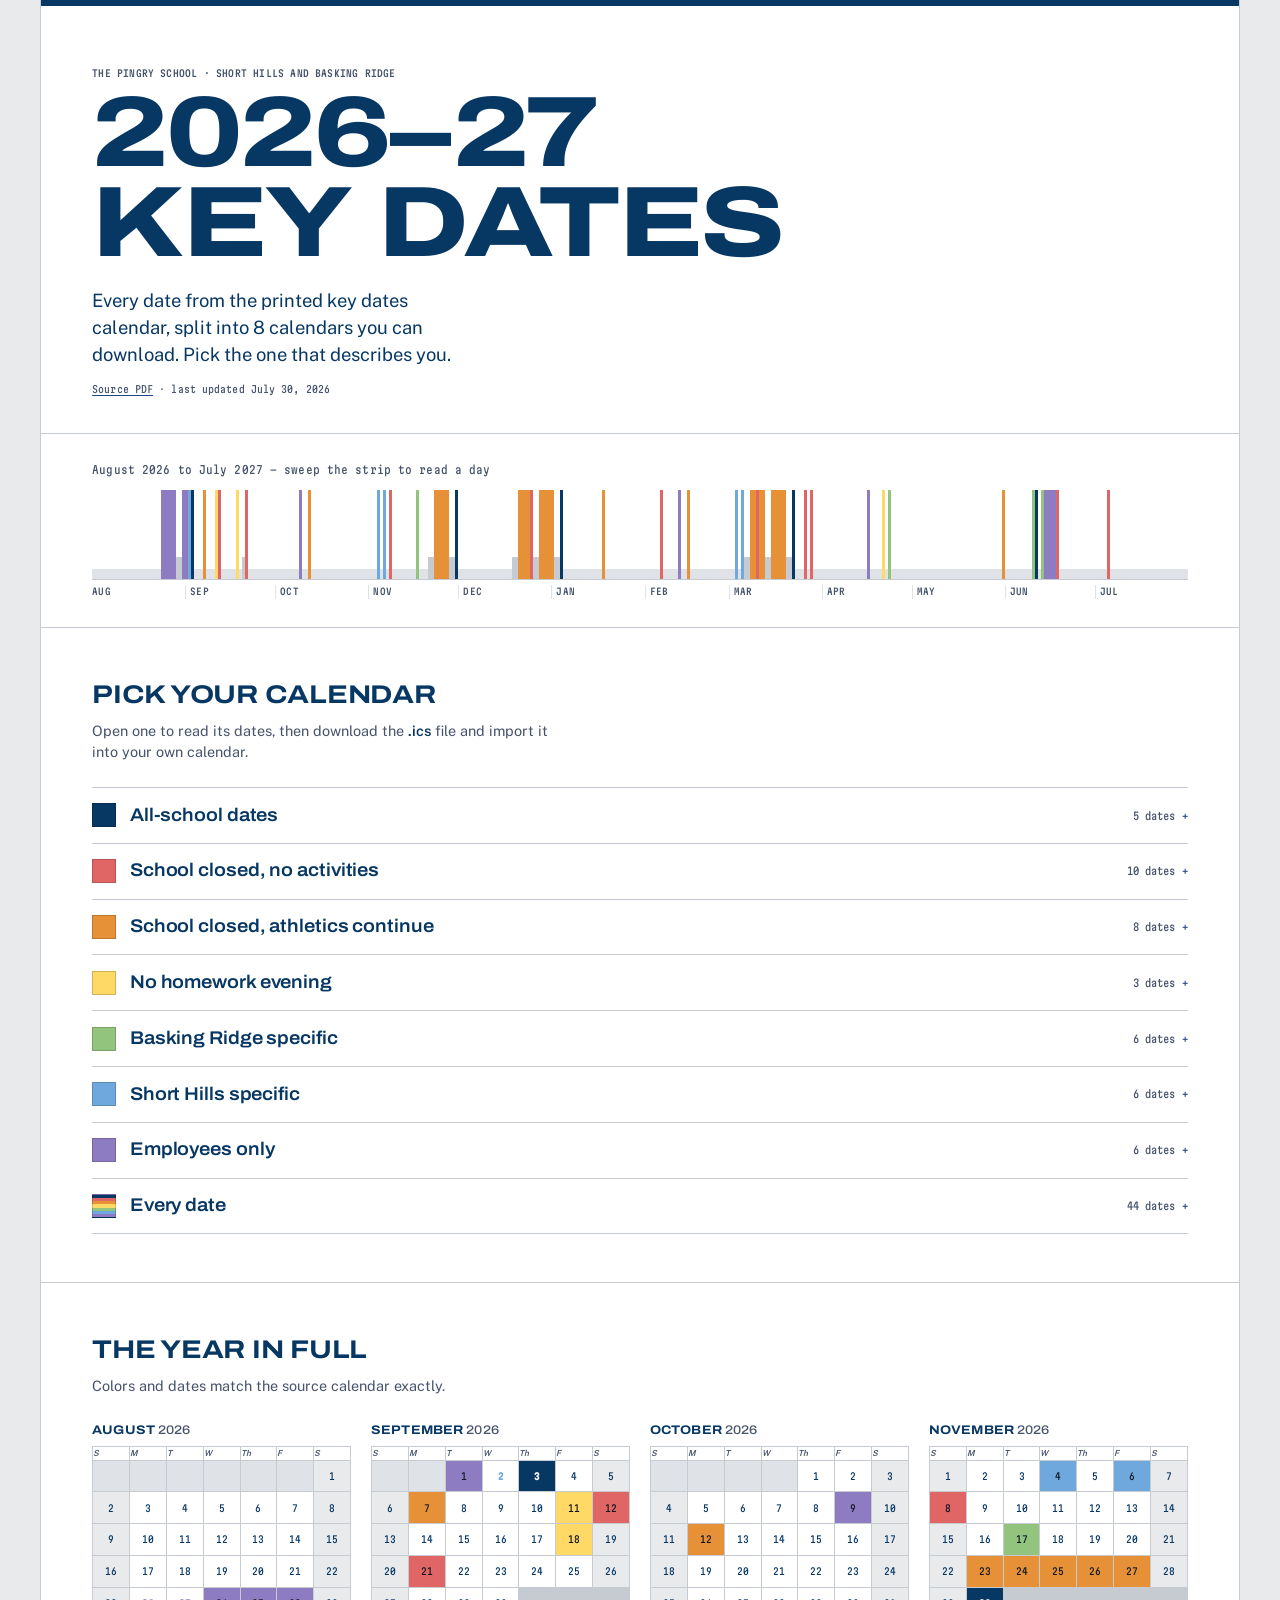
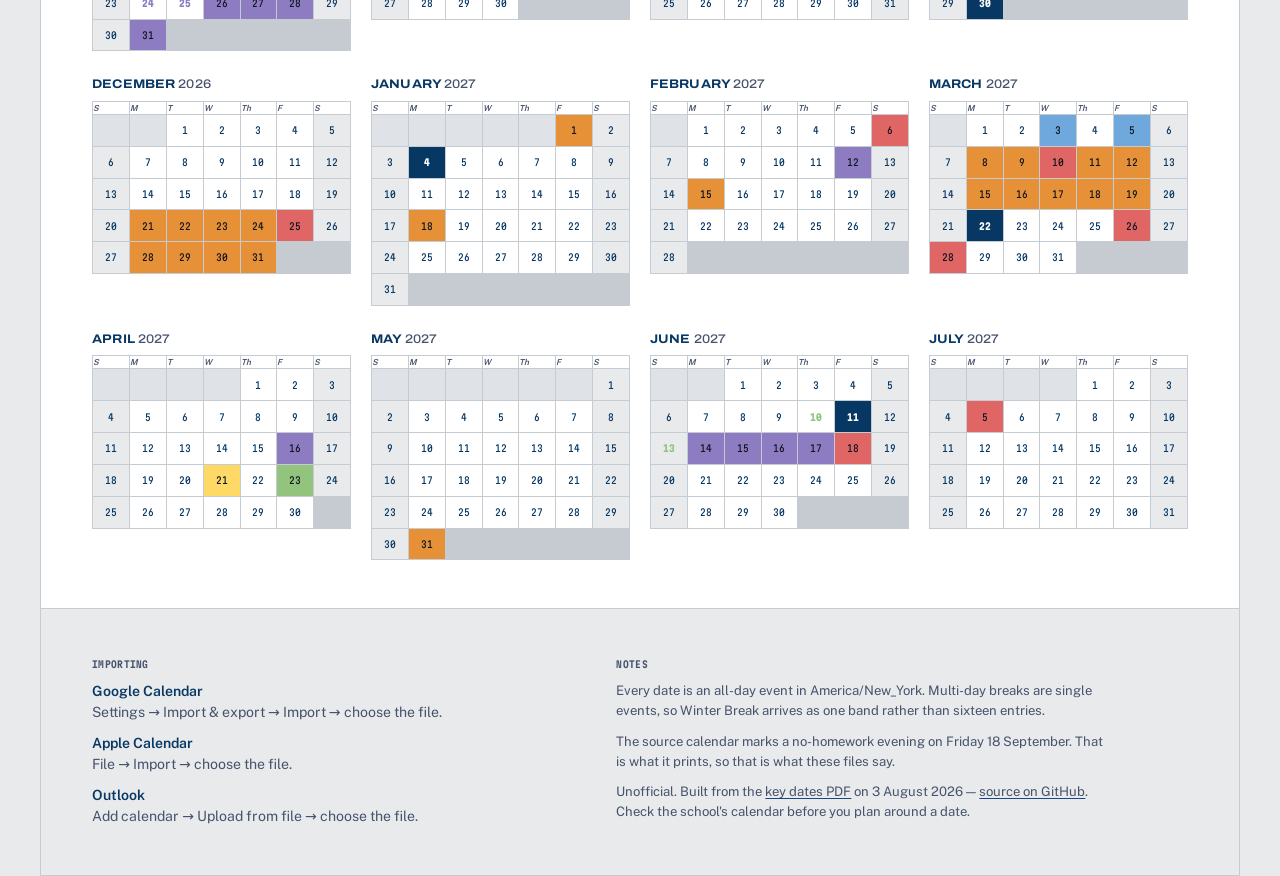
==== commit c110265a: "Publish download-only page Co-Authored-By: Claude Opus 5 <noreply@anthropic.com> Claude-Session: htt" ====
--- a/index.html
+++ b/index.html
@@ -4,19 +4,19 @@
   <meta charset="utf-8">
   <meta name="viewport" content="width=device-width, initial-scale=1">
   <title>2026–27 Key Dates · The Pingry School</title>
-  <meta name="description" content="The The Pingry School 2026–27 key dates calendar, as 8 subscribable calendar feeds.">
+  <meta name="description" content="The Pingry School 2026–27 key dates calendar, as 8 downloadable .ics calendars.">
   <meta name="color-scheme" content="light dark">
   <link rel="stylesheet" href="style.css">
 </head>
 <body>
-  <a class="skip" href="#feeds">Skip to the feeds</a>
+  <a class="skip" href="#feeds">Skip to the calendars</a>
 
   <main class="sheet">
     <header class="masthead">
       <p class="eyebrow">The Pingry School · Short Hills and Basking Ridge</p>
       <h1>2026–27<br>Key&nbsp;Dates</h1>
-      <p class="lede">Every date from the printed key dates calendar, as 8 feeds you
-        can subscribe to. Pick the one that describes you.</p>
+      <p class="lede">Every date from the printed key dates calendar, split into 8
+        calendars you can download. Pick the one that describes you.</p>
       <p class="meta"><a href="https://resources.finalsite.net/images/v1785502957/pingry/zwozs23cvyqxb4vyxpxr/Final2026-27PingryKeyDatesCalendar030426.pdf">Source PDF</a> · last updated July 30, 2026</p>
     </header>
 
@@ -29,9 +29,9 @@
 
     <section class="feeds" id="feeds">
       <div class="section-head">
-        <h2>Pick your feed</h2>
-        <p>Open one to read its dates. <b>Subscribe</b> keeps your calendar in sync;
-          <b>Download</b> drops in a one-time copy.</p>
+        <h2>Pick your calendar</h2>
+        <p>Open one to read its dates, then download the <b>.ics</b> file and import it into
+          your own calendar.</p>
       </div>
       <div class="feeds__list">
         <details class="feed" data-cat="all-school">
@@ -44,9 +44,7 @@
             <p class="feed__blurb">First day, last day, and every return from break — the days that apply to the whole school, both campuses.</p>
             <ol class="feed__list"><li><span class="when">Thu 3 Sep 2026</span><span class="what">First Day of School<em>All divisions, both campuses.</em></span></li><li><span class="when">Mon 30 Nov 2026</span><span class="what">Classes Resume<em>All divisions, both campuses.</em></span></li><li><span class="when">Mon 4 Jan 2027</span><span class="what">Classes Resume<em>All divisions, both campuses.</em></span></li><li><span class="when">Mon 22 Mar 2027</span><span class="what">Classes Resume<em>All divisions, both campuses.</em></span></li><li><span class="when">Fri 11 Jun 2027</span><span class="what">Last day of classes<em>All divisions, both campuses.</em></span></li></ol>
             <div class="feed__actions">
-              <a class="btn btn--go" href="webcal://farrellm.github.io/pingry-calendar/pingry-2026-27-all-school.ics">Subscribe</a>
               <a class="btn" href="pingry-2026-27-all-school.ics" download>Download .ics</a>
-              <code class="feed__url">https://farrellm.github.io/pingry-calendar/pingry-2026-27-all-school.ics</code>
             </div>
           </div>
         </details>
@@ -60,9 +58,7 @@
             <p class="feed__blurb">Campus closed. Nothing runs — no classes, no athletics, no activities.</p>
             <ol class="feed__list"><li><span class="when">Sat 12 Sep 2026</span><span class="what">Rosh Hashanah</span></li><li><span class="when">Mon 21 Sep 2026</span><span class="what">Yom Kippur</span></li><li><span class="when">Sun 8 Nov 2026</span><span class="what">Diwali</span></li><li><span class="when">Fri 25 Dec 2026</span><span class="what">Christmas</span></li><li><span class="when">Sat 6 Feb 2027</span><span class="what">Lunar New Year</span></li><li><span class="when">Wed 10 Mar 2027</span><span class="what">Eid al-Fitr</span></li><li><span class="when">Fri 26 Mar 2027</span><span class="what">Good Friday</span></li><li><span class="when">Sun 28 Mar 2027</span><span class="what">Easter</span></li><li><span class="when">Fri 18 Jun 2027</span><span class="what">Juneteenth (Observed)</span></li><li><span class="when">Mon 5 Jul 2027</span><span class="what">Fourth of July (Observed)</span></li></ol>
             <div class="feed__actions">
-              <a class="btn btn--go" href="webcal://farrellm.github.io/pingry-calendar/pingry-2026-27-closed-no-activities.ics">Subscribe</a>
               <a class="btn" href="pingry-2026-27-closed-no-activities.ics" download>Download .ics</a>
-              <code class="feed__url">https://farrellm.github.io/pingry-calendar/pingry-2026-27-closed-no-activities.ics</code>
             </div>
           </div>
         </details>
@@ -76,9 +72,7 @@
             <p class="feed__blurb">No classes, but teams still practice and compete. Check with your coach.</p>
             <ol class="feed__list"><li><span class="when">Mon 7 Sep 2026</span><span class="what">Labor Day</span></li><li><span class="when">Mon 12 Oct 2026</span><span class="what">Fall Break</span></li><li><span class="when">Sat 21 – Sun 29 Nov 2026</span><span class="what">Thanksgiving Break</span></li><li><span class="when">Sat 19 Dec 2026 – Sun 3 Jan 2027</span><span class="what">Winter Break</span></li><li><span class="when">Mon 18 Jan 2027</span><span class="what">Dr. Martin Luther King, Jr. Day</span></li><li><span class="when">Mon 15 Feb 2027</span><span class="what">President’s Day</span></li><li><span class="when">Sat 6 – Sun 21 Mar 2027</span><span class="what">Spring Break</span></li><li><span class="when">Mon 31 May 2027</span><span class="what">Memorial Day</span></li></ol>
             <div class="feed__actions">
-              <a class="btn btn--go" href="webcal://farrellm.github.io/pingry-calendar/pingry-2026-27-closed-athletics.ics">Subscribe</a>
               <a class="btn" href="pingry-2026-27-closed-athletics.ics" download>Download .ics</a>
-              <code class="feed__url">https://farrellm.github.io/pingry-calendar/pingry-2026-27-closed-athletics.ics</code>
             </div>
           </div>
         </details>
@@ -92,9 +86,7 @@
             <p class="feed__blurb">No homework assigned that night; all activities end by 5:30 p.m.</p>
             <ol class="feed__list"><li><span class="when">Fri 11 Sep 2026</span><span class="what">Rosh Hashanah Begins</span></li><li><span class="when">Fri 18 Sep 2026</span><span class="what">No homework evening<em>No homework assigned. All activities end by 5:30 p.m.</em></span></li><li><span class="when">Wed 21 Apr 2027</span><span class="what">Passover Begins</span></li></ol>
             <div class="feed__actions">
-              <a class="btn btn--go" href="webcal://farrellm.github.io/pingry-calendar/pingry-2026-27-no-homework.ics">Subscribe</a>
               <a class="btn" href="pingry-2026-27-no-homework.ics" download>Download .ics</a>
-              <code class="feed__url">https://farrellm.github.io/pingry-calendar/pingry-2026-27-no-homework.ics</code>
             </div>
           </div>
         </details>
@@ -108,9 +100,7 @@
             <p class="feed__blurb">Dates that apply only to the Basking Ridge campus, Grade 6 through Form VI.</p>
             <ol class="feed__list"><li><span class="when">Tue 1 Sep 2026</span><span class="what">New Student Orientation<em>New students in Forms IV–V.</em></span></li><li><span class="when">Wed 2 Sep 2026</span><span class="what">New Student Orientation<em>All Grade 6 and Form III, and new students in Forms I. Parents and students K–5.</em></span></li><li><span class="when">Tue 17 Nov 2026</span><span class="what">MS/US Conferences<em>No classes for Middle School and Upper School.</em></span></li><li><span class="when">Fri 23 Apr 2027</span><span class="what">MS Conferences<em>No classes for Middle School.</em></span></li><li><span class="when">Thu 10 Jun 2027</span><span class="what">Last day of classes for Middle School<em>Early dismissal for Grade 6 and Form I.</em></span></li><li><span class="when">Sun 13 Jun 2027</span><span class="what">Commencement</span></li></ol>
             <div class="feed__actions">
-              <a class="btn btn--go" href="webcal://farrellm.github.io/pingry-calendar/pingry-2026-27-basking-ridge.ics">Subscribe</a>
               <a class="btn" href="pingry-2026-27-basking-ridge.ics" download>Download .ics</a>
-              <code class="feed__url">https://farrellm.github.io/pingry-calendar/pingry-2026-27-basking-ridge.ics</code>
             </div>
           </div>
         </details>
@@ -124,9 +114,7 @@
             <p class="feed__blurb">Dates that apply only to the Short Hills campus, Kindergarten through Grade 5.</p>
             <ol class="feed__list"><li><span class="when">Wed 2 Sep 2026</span><span class="what">New Student Orientation<em>All Grade 6 and Form III, and new students in Forms I. Parents and students K–5.</em></span></li><li><span class="when">Wed 4 Nov 2026</span><span class="what">LS Conferences<em>1:00 p.m. dismissal for Lower School.</em></span></li><li><span class="when">Fri 6 Nov 2026</span><span class="what">LS Conferences<em>No classes for Lower School.</em></span></li><li><span class="when">Wed 3 Mar 2027</span><span class="what">LS Conferences<em>1:00 p.m. dismissal for Lower School.</em></span></li><li><span class="when">Fri 5 Mar 2027</span><span class="what">LS Conferences<em>No classes for Lower School.</em></span></li><li><span class="when">Fri 11 Jun 2027</span><span class="what">Grade 5 Moving Up Day<em>Early dismissal for Lower School.</em></span></li></ol>
             <div class="feed__actions">
-              <a class="btn btn--go" href="webcal://farrellm.github.io/pingry-calendar/pingry-2026-27-short-hills.ics">Subscribe</a>
               <a class="btn" href="pingry-2026-27-short-hills.ics" download>Download .ics</a>
-              <code class="feed__url">https://farrellm.github.io/pingry-calendar/pingry-2026-27-short-hills.ics</code>
             </div>
           </div>
         </details>
@@ -140,9 +128,7 @@
             <p class="feed__blurb">Meetings and in-service days for faculty and staff. No students.</p>
             <ol class="feed__list"><li><span class="when">Mon 24 – Wed 26 Aug 2026</span><span class="what">New Employee Orientation<em>New employee orientation and classroom set-up.</em></span></li><li><span class="when">Wed 26 Aug – Tue 1 Sep 2026</span><span class="what">Opening Meetings Week</span></li><li><span class="when">Fri 9 Oct 2026</span><span class="what">Employee In-Service</span></li><li><span class="when">Fri 12 Feb 2027</span><span class="what">Employee In-Service</span></li><li><span class="when">Fri 16 Apr 2027</span><span class="what">Employee In-Service</span></li><li><span class="when">Mon 14 – Thu 17 Jun 2027</span><span class="what">Closing Meetings Week</span></li></ol>
             <div class="feed__actions">
-              <a class="btn btn--go" href="webcal://farrellm.github.io/pingry-calendar/pingry-2026-27-employees.ics">Subscribe</a>
               <a class="btn" href="pingry-2026-27-employees.ics" download>Download .ics</a>
-              <code class="feed__url">https://farrellm.github.io/pingry-calendar/pingry-2026-27-employees.ics</code>
             </div>
           </div>
         </details>
@@ -156,9 +142,7 @@
             <p class="feed__blurb">Every date on the calendar, whichever campus or division you are in.</p>
             <ol class="feed__list"><li><span class="when">Mon 24 – Wed 26 Aug 2026</span><span class="what">New Employee Orientation<em>New employee orientation and classroom set-up.</em></span></li><li><span class="when">Wed 26 Aug – Tue 1 Sep 2026</span><span class="what">Opening Meetings Week</span></li><li><span class="when">Tue 1 Sep 2026</span><span class="what">New Student Orientation<em>New students in Forms IV–V.</em></span></li><li><span class="when">Wed 2 Sep 2026</span><span class="what">New Student Orientation<em>All Grade 6 and Form III, and new students in Forms I. Parents and students K–5.</em></span></li><li><span class="when">Thu 3 Sep 2026</span><span class="what">First Day of School<em>All divisions, both campuses.</em></span></li><li><span class="when">Mon 7 Sep 2026</span><span class="what">Labor Day</span></li><li><span class="when">Fri 11 Sep 2026</span><span class="what">Rosh Hashanah Begins</span></li><li><span class="when">Sat 12 Sep 2026</span><span class="what">Rosh Hashanah</span></li><li><span class="when">Fri 18 Sep 2026</span><span class="what">No homework evening<em>No homework assigned. All activities end by 5:30 p.m.</em></span></li><li><span class="when">Sun 20 Sep 2026</span><span class="what">Yom Kippur Begins</span></li><li><span class="when">Mon 21 Sep 2026</span><span class="what">Yom Kippur</span></li><li><span class="when">Fri 9 Oct 2026</span><span class="what">Employee In-Service</span></li><li><span class="when">Mon 12 Oct 2026</span><span class="what">Fall Break</span></li><li><span class="when">Wed 4 Nov 2026</span><span class="what">LS Conferences<em>1:00 p.m. dismissal for Lower School.</em></span></li><li><span class="when">Fri 6 Nov 2026</span><span class="what">LS Conferences<em>No classes for Lower School.</em></span></li><li><span class="when">Sun 8 Nov 2026</span><span class="what">Diwali</span></li><li><span class="when">Tue 17 Nov 2026</span><span class="what">MS/US Conferences<em>No classes for Middle School and Upper School.</em></span></li><li><span class="when">Sat 21 – Sun 29 Nov 2026</span><span class="what">Thanksgiving Break</span></li><li><span class="when">Mon 30 Nov 2026</span><span class="what">Classes Resume<em>All divisions, both campuses.</em></span></li><li><span class="when">Sat 19 Dec 2026 – Sun 3 Jan 2027</span><span class="what">Winter Break</span></li><li><span class="when">Fri 25 Dec 2026</span><span class="what">Christmas</span></li><li><span class="when">Mon 4 Jan 2027</span><span class="what">Classes Resume<em>All divisions, both campuses.</em></span></li><li><span class="when">Mon 18 Jan 2027</span><span class="what">Dr. Martin Luther King, Jr. Day</span></li><li><span class="when">Sat 6 Feb 2027</span><span class="what">Lunar New Year</span></li><li><span class="when">Fri 12 Feb 2027</span><span class="what">Employee In-Service</span></li><li><span class="when">Mon 15 Feb 2027</span><span class="what">President’s Day</span></li><li><span class="when">Wed 3 Mar 2027</span><span class="what">LS Conferences<em>1:00 p.m. dismissal for Lower School.</em></span></li><li><span class="when">Fri 5 Mar 2027</span><span class="what">LS Conferences<em>No classes for Lower School.</em></span></li><li><span class="when">Sat 6 – Sun 21 Mar 2027</span><span class="what">Spring Break</span></li><li><span class="when">Wed 10 Mar 2027</span><span class="what">Eid al-Fitr</span></li><li><span class="when">Mon 22 Mar 2027</span><span class="what">Classes Resume<em>All divisions, both campuses.</em></span></li><li><span class="when">Fri 26 Mar 2027</span><span class="what">Good Friday</span></li><li><span class="when">Sun 28 Mar 2027</span><span class="what">Easter</span></li><li><span class="when">Fri 16 Apr 2027</span><span class="what">Employee In-Service</span></li><li><span class="when">Wed 21 Apr 2027</span><span class="what">Passover Begins</span></li><li><span class="when">Fri 23 Apr 2027</span><span class="what">MS Conferences<em>No classes for Middle School.</em></span></li><li><span class="when">Mon 31 May 2027</span><span class="what">Memorial Day</span></li><li><span class="when">Thu 10 Jun 2027</span><span class="what">Last day of classes for Middle School<em>Early dismissal for Grade 6 and Form I.</em></span></li><li><span class="when">Fri 11 Jun 2027</span><span class="what">Last day of classes<em>All divisions, both campuses.</em></span></li><li><span class="when">Fri 11 Jun 2027</span><span class="what">Grade 5 Moving Up Day<em>Early dismissal for Lower School.</em></span></li><li><span class="when">Sun 13 Jun 2027</span><span class="what">Commencement</span></li><li><span class="when">Mon 14 – Thu 17 Jun 2027</span><span class="what">Closing Meetings Week</span></li><li><span class="when">Fri 18 Jun 2027</span><span class="what">Juneteenth (Observed)</span></li><li><span class="when">Mon 5 Jul 2027</span><span class="what">Fourth of July (Observed)</span></li></ol>
             <div class="feed__actions">
-              <a class="btn btn--go" href="webcal://farrellm.github.io/pingry-calendar/pingry-2026-27-all.ics">Subscribe</a>
               <a class="btn" href="pingry-2026-27-all.ics" download>Download .ics</a>
-              <code class="feed__url">https://farrellm.github.io/pingry-calendar/pingry-2026-27-all.ics</code>
             </div>
           </div>
         </details>
@@ -224,22 +208,22 @@
 
     <footer class="colophon">
       <div class="colophon__how">
-        <h2>Subscribing</h2>
+        <h2>Importing</h2>
         <dl>
           <dt>Google Calendar</dt>
-          <dd>Other calendars <span aria-hidden="true">→</span> From URL <span aria-hidden="true">→</span> paste the feed address.</dd>
+          <dd>Settings <span aria-hidden="true">→</span> Import &amp; export <span aria-hidden="true">→</span> Import <span aria-hidden="true">→</span> choose the file.</dd>
           <dt>Apple Calendar</dt>
-          <dd>File <span aria-hidden="true">→</span> New Calendar Subscription <span aria-hidden="true">→</span> paste the feed address.</dd>
+          <dd>File <span aria-hidden="true">→</span> Import <span aria-hidden="true">→</span> choose the file.</dd>
           <dt>Outlook</dt>
-          <dd>Add calendar <span aria-hidden="true">→</span> Subscribe from web <span aria-hidden="true">→</span> paste the feed address.</dd>
+          <dd>Add calendar <span aria-hidden="true">→</span> Upload from file <span aria-hidden="true">→</span> choose the file.</dd>
         </dl>
       </div>
       <div class="colophon__notes">
         <h2>Notes</h2>
-        <p>Feeds carry all-day events in America/New_York. Multi-day breaks are single events, so
-          Winter Break arrives as one band rather than sixteen entries.</p>
+        <p>Every date is an all-day event in America/New_York. Multi-day breaks are single events,
+          so Winter Break arrives as one band rather than sixteen entries.</p>
         <p>The source calendar marks a no-homework evening on Friday 18 September. That is what it
-          prints, so that is what the feeds say.</p>
+          prints, so that is what these files say.</p>
         <p>Unofficial. Built from the <a href="https://resources.finalsite.net/images/v1785502957/pingry/zwozs23cvyqxb4vyxpxr/Final2026-27PingryKeyDatesCalendar030426.pdf">key dates PDF</a> on 3 August 2026 —
           <a href="https://github.com/farrellm/pingry-calendar">source on GitHub</a>. Check the
           school's calendar before you plan around a date.</p>
--- a/style.css
+++ b/style.css
@@ -308,19 +308,27 @@
   font-size: 0.95rem;
 }
 
+/* The list is the grid, not each row — otherwise every row sizes its own date
+   column and the titles come out ragged. `auto` then measures the longest span
+   in the whole list ("Sat 19 Dec 2026 – Sun 3 Jan 2027") and every title lines
+   up behind it. */
 .feed__list {
+  display: grid;
+  grid-template-columns: auto 1fr;
   margin: 0 0 1.4rem;
   padding: 0;
   list-style: none;
   border-top: 1px solid var(--hairline);
 }
-.feed__list li {
-  display: grid;
-  grid-template-columns: minmax(7.5rem, 10rem) 1fr;
-  gap: 0.25rem 1.25rem;
+.feed__list li { display: contents; }
+/* Separated by padding rather than a column gap, so each row's rule runs
+   unbroken from the date across to the title. */
+.feed__list .when,
+.feed__list .what {
   padding: 0.45rem 0;
   border-bottom: 1px solid var(--hairline);
 }
+.feed__list .when { padding-right: 1.5rem; }
 .when {
   font-family: var(--data);
   font-stretch: 75%;
@@ -345,29 +353,22 @@
   gap: 0.6rem 0.75rem;
 }
 
+/* Downloading is the only action a row offers, so the button is filled. */
 .btn {
   display: inline-block;
   padding: 0.42rem 1rem;
   border: 1px solid var(--ink);
+  background: var(--ink);
+  color: var(--card);
   font-family: var(--display);
   font-stretch: 105%;
   font-size: 0.8rem;
   font-weight: 600;
   letter-spacing: 0.01em;
   text-decoration: none;
-  transition: background-color 0.12s ease, color 0.12s ease;
-}
-.btn:hover { background: var(--ink); color: var(--card); }
-.btn--go { background: var(--ink); color: var(--card); }
-.btn--go:hover { background: var(--rule); border-color: var(--rule); }
-
-.feed__url {
-  font-family: var(--data);
-  font-stretch: 75%;
-  font-size: 0.58rem;
-  color: var(--ink-soft);
-  word-break: break-all;
-}
+  transition: background-color 0.12s ease, border-color 0.12s ease;
+}
+.btn:hover { background: var(--rule); border-color: var(--rule); }
 
 /* ---------------------------------------------------------- month grids */
 
@@ -494,7 +495,9 @@
   .months { grid-template-columns: repeat(2, minmax(0, 1fr)); }
   .colophon { grid-template-columns: minmax(0, 1fr); }
   .feed__body { padding-left: 0; }
-  .feed__list li { grid-template-columns: minmax(0, 1fr); }
+  /* Date stacks above its title; only the title carries the row rule. */
+  .feed__list { grid-template-columns: minmax(0, 1fr); }
+  .feed__list .when { padding-bottom: 0; border-bottom: 0; }
   .when { white-space: normal; }
 }
 
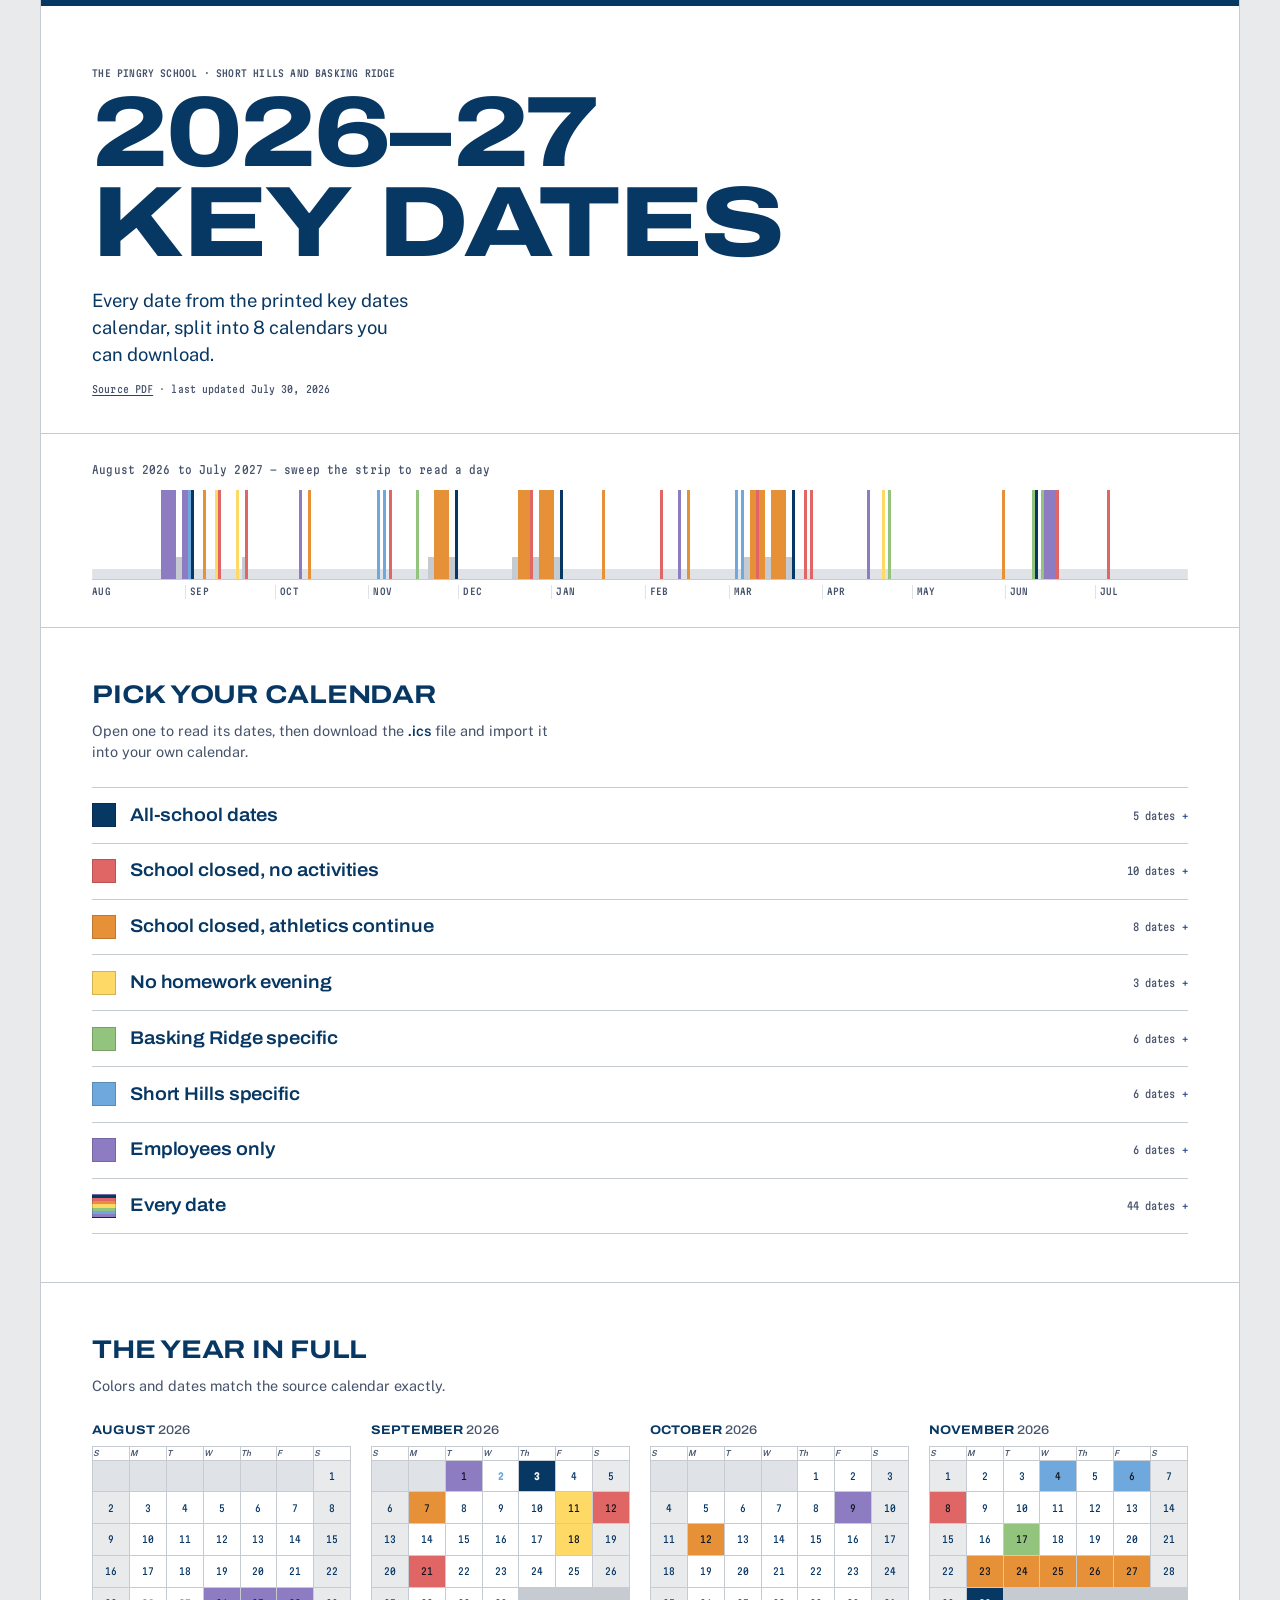
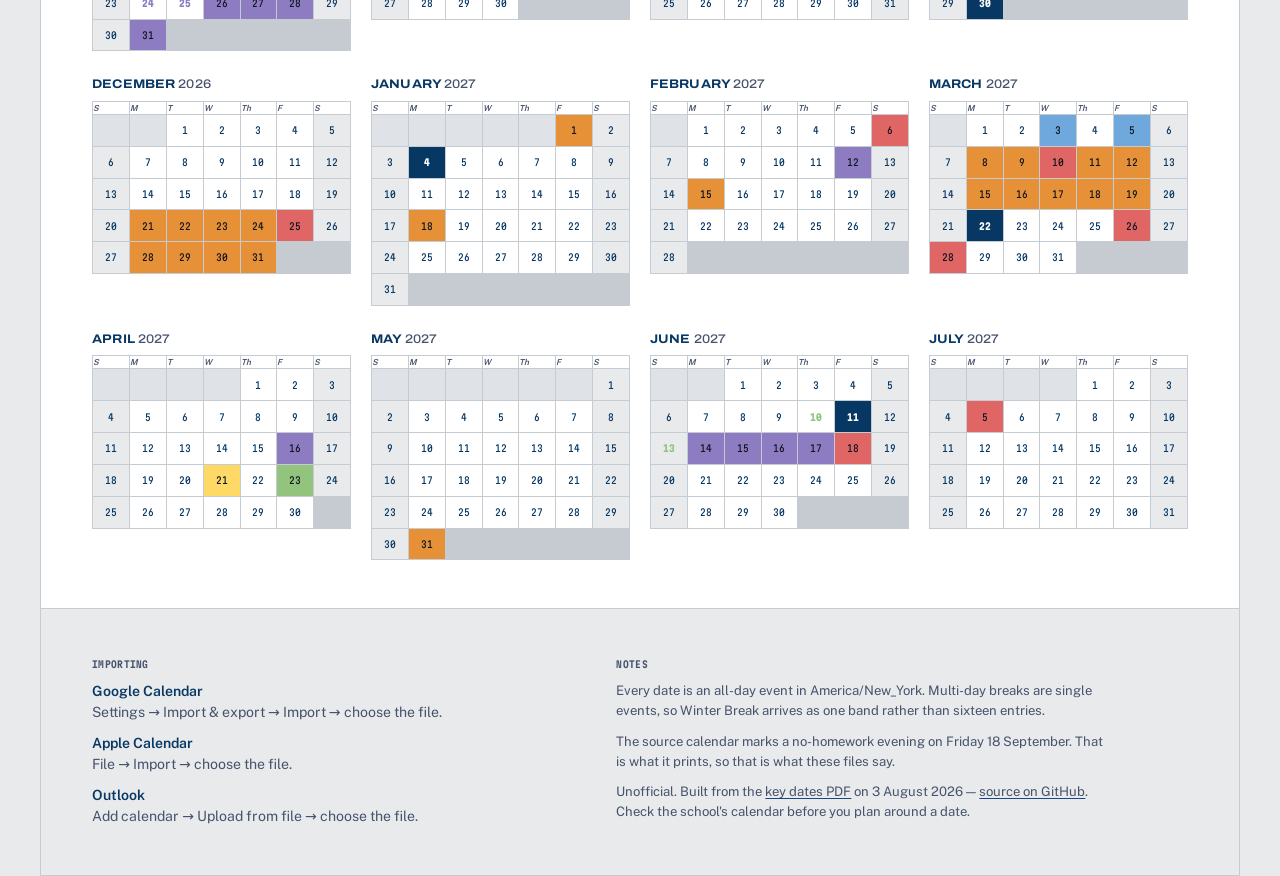
==== commit 66c70874: "Publish lede edit Co-Authored-By: Claude Opus 5 <noreply@anthropic.com> Claude-Session: https://clau" ====
--- a/index.html
+++ b/index.html
@@ -16,7 +16,7 @@
       <p class="eyebrow">The Pingry School · Short Hills and Basking Ridge</p>
       <h1>2026–27<br>Key&nbsp;Dates</h1>
       <p class="lede">Every date from the printed key dates calendar, split into 8
-        calendars you can download. Pick the one that describes you.</p>
+        calendars you can download.</p>
       <p class="meta"><a href="https://resources.finalsite.net/images/v1785502957/pingry/zwozs23cvyqxb4vyxpxr/Final2026-27PingryKeyDatesCalendar030426.pdf">Source PDF</a> · last updated July 30, 2026</p>
     </header>
 
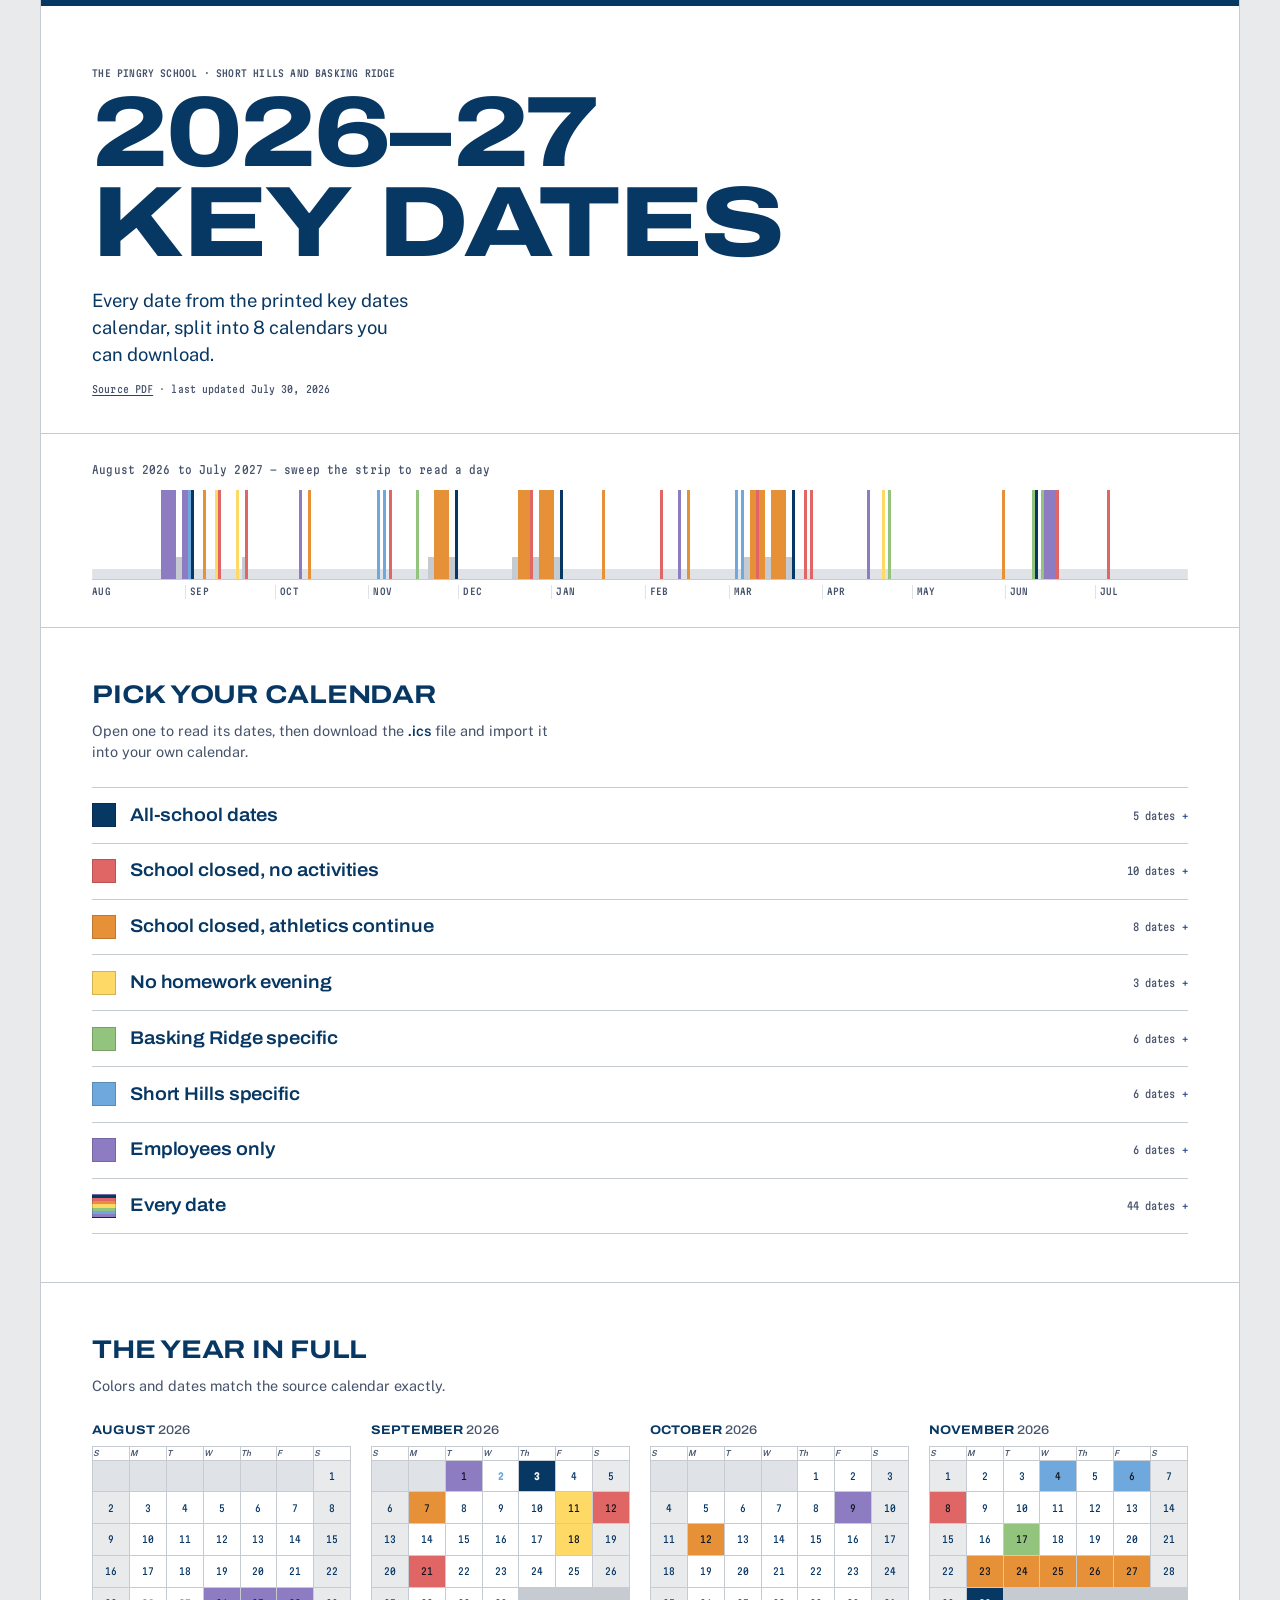
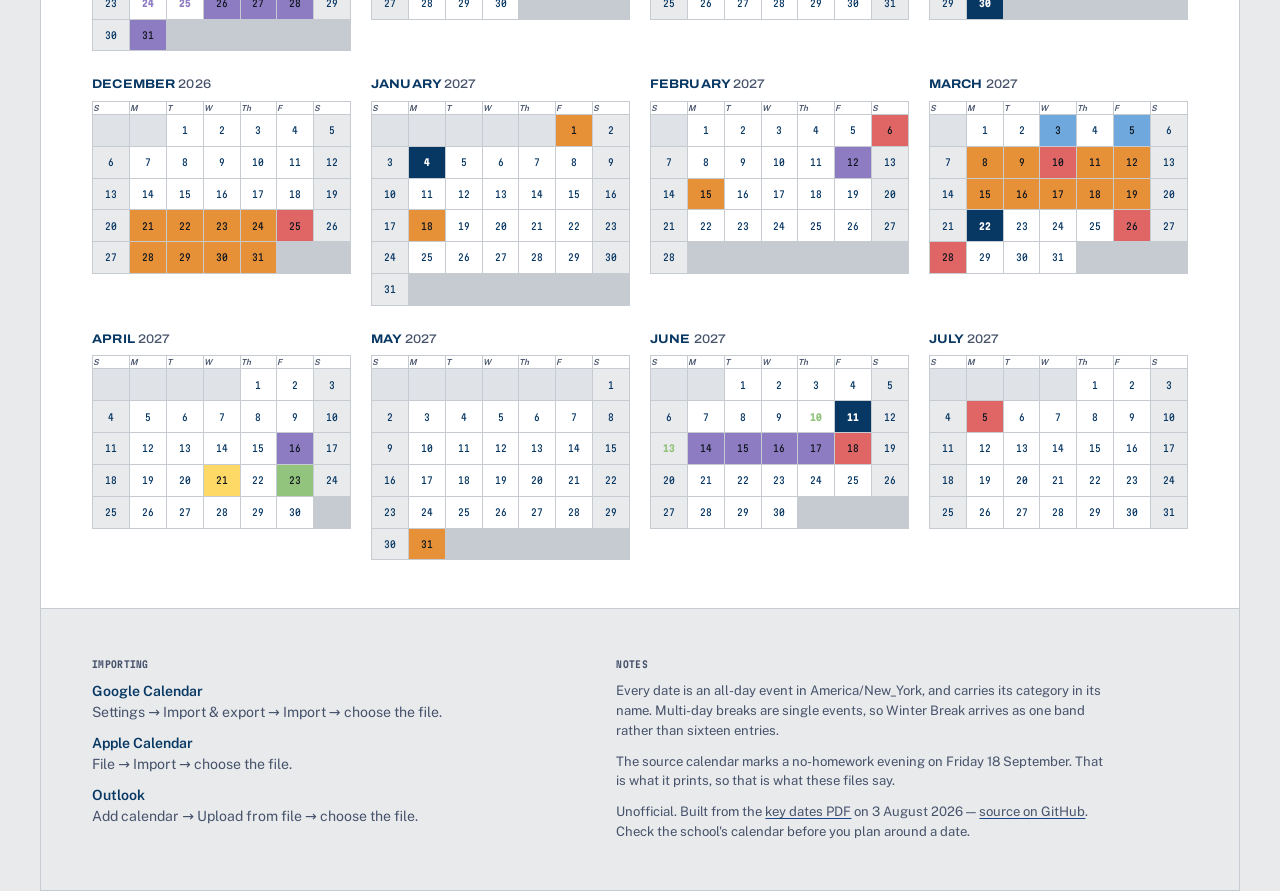
==== commit d06fc30a: "Publish category-in-name calendars Co-Authored-By: Claude Opus 5 <noreply@anthropic.com> Claude-Sess" ====
--- a/index.html
+++ b/index.html
@@ -220,8 +220,9 @@
       </div>
       <div class="colophon__notes">
         <h2>Notes</h2>
-        <p>Every date is an all-day event in America/New_York. Multi-day breaks are single events,
-          so Winter Break arrives as one band rather than sixteen entries.</p>
+        <p>Every date is an all-day event in America/New_York, and carries its category in its
+          name. Multi-day breaks are single events, so Winter Break arrives as one band rather
+          than sixteen entries.</p>
         <p>The source calendar marks a no-homework evening on Friday 18 September. That is what it
           prints, so that is what these files say.</p>
         <p>Unofficial. Built from the <a href="https://resources.finalsite.net/images/v1785502957/pingry/zwozs23cvyqxb4vyxpxr/Final2026-27PingryKeyDatesCalendar030426.pdf">key dates PDF</a> on 3 August 2026 —
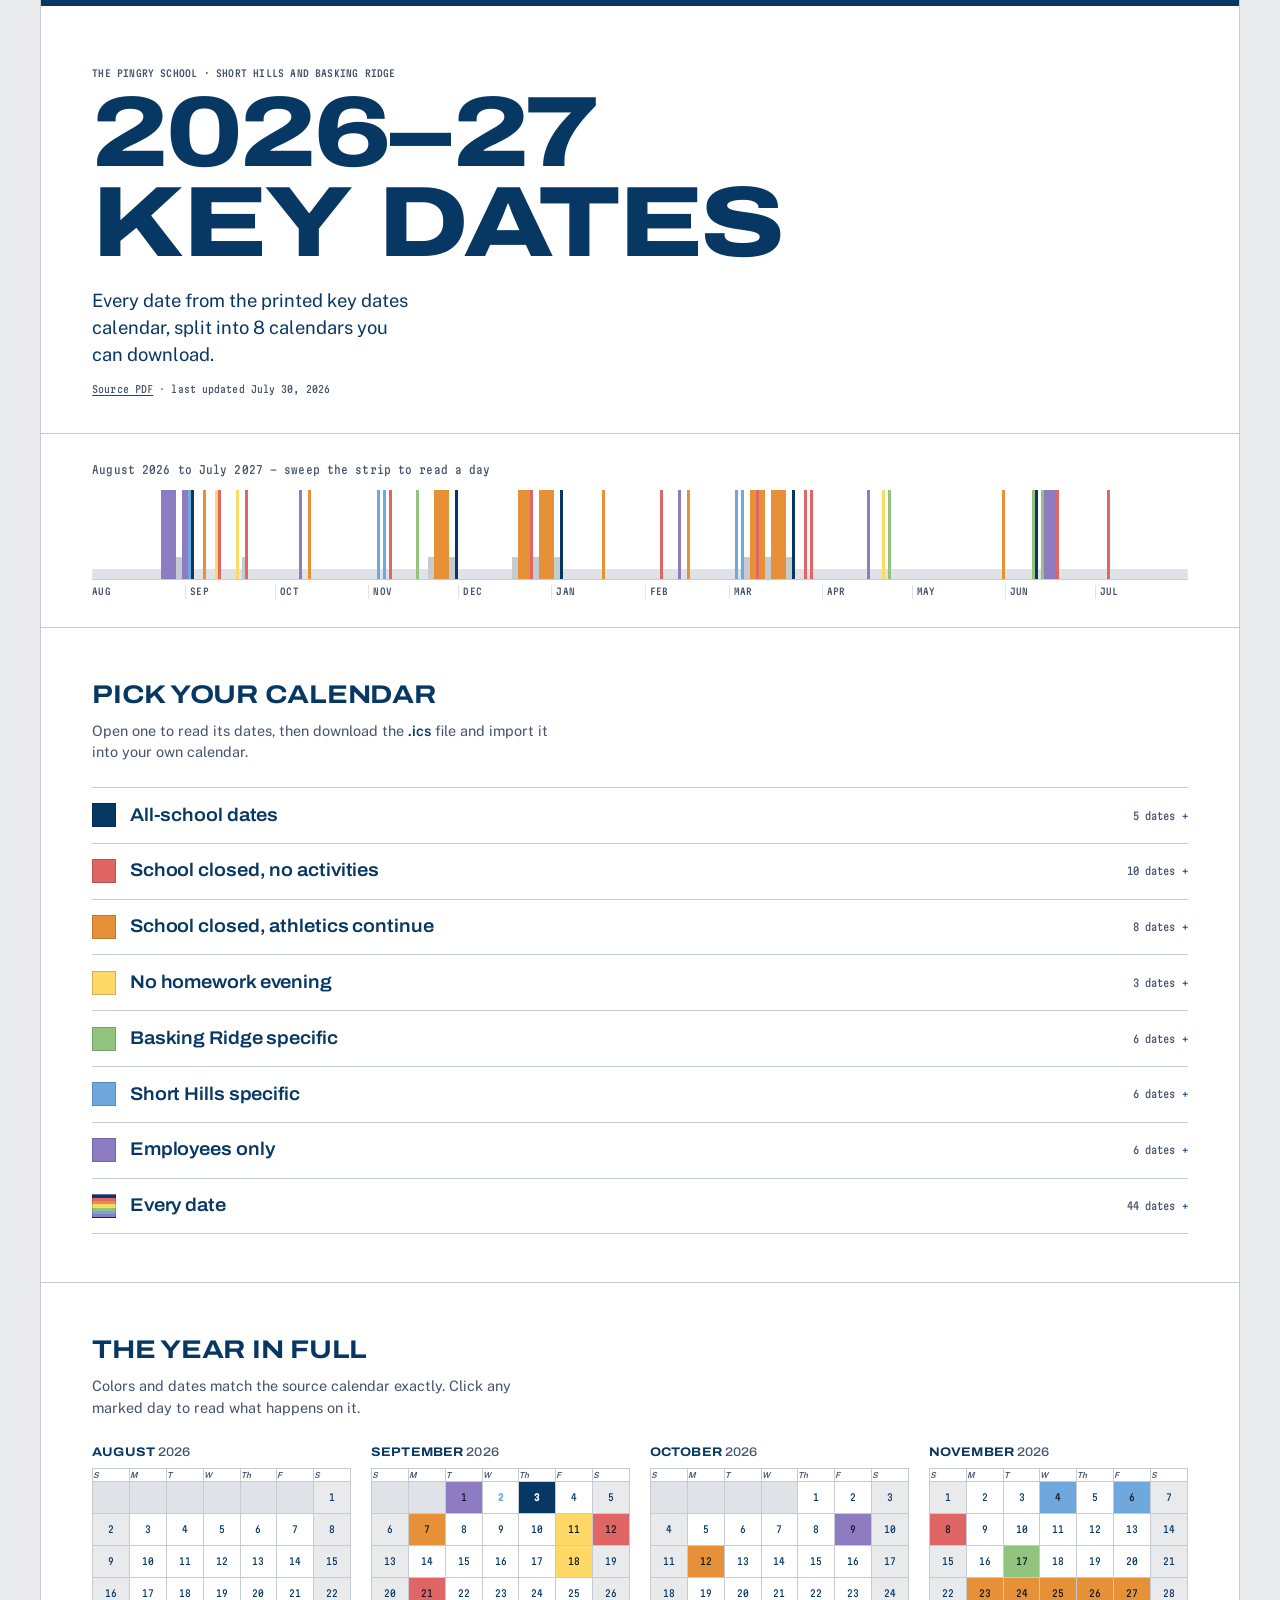
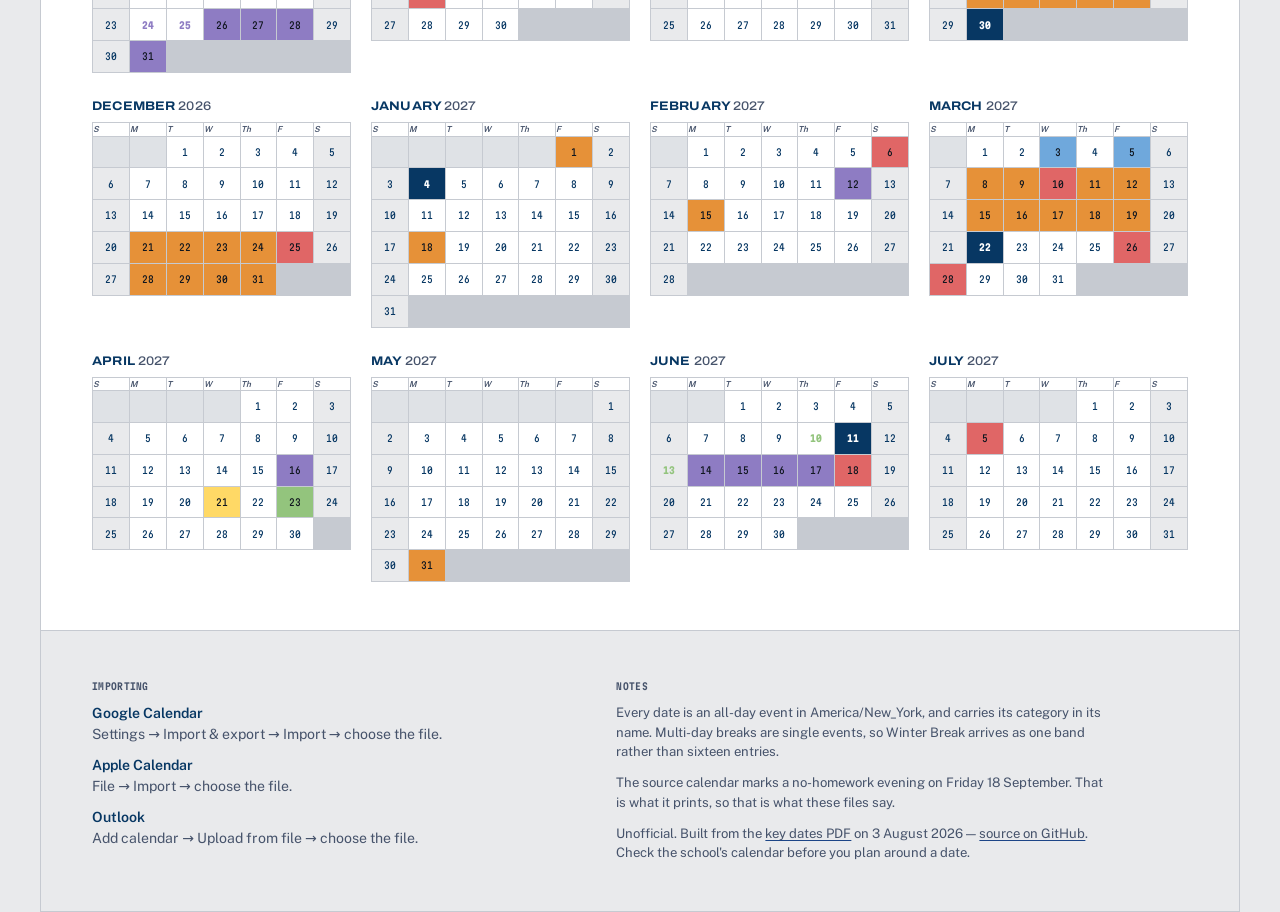
==== commit 265dda66: "Publish clickable day popups Co-Authored-By: Claude Opus 5 <noreply@anthropic.com> Claude-Session: h" ====
--- a/index.html
+++ b/index.html
@@ -152,56 +152,57 @@
     <section class="grids">
       <div class="section-head">
         <h2>The year in full</h2>
-        <p>Colors and dates match the source calendar exactly.</p>
+        <p>Colors and dates match the source calendar exactly. Click any marked day to read what
+          happens on it.</p>
       </div>
       <div class="months">
         <div class="month">
           <h3>August <span>2026</span></h3>
-          <div class="month__grid"><div class="month__head"><i>S</i><i>M</i><i>T</i><i>W</i><i>Th</i><i>F</i><i>S</i></div><i class="pad"></i><i class="pad"></i><i class="pad"></i><i class="pad"></i><i class="pad"></i><i class="pad"></i><i class="day day--weekend">1</i><i class="day day--weekend">2</i><i class="day">3</i><i class="day">4</i><i class="day">5</i><i class="day">6</i><i class="day">7</i><i class="day day--weekend">8</i><i class="day day--weekend">9</i><i class="day">10</i><i class="day">11</i><i class="day">12</i><i class="day">13</i><i class="day">14</i><i class="day day--weekend">15</i><i class="day day--weekend">16</i><i class="day">17</i><i class="day">18</i><i class="day">19</i><i class="day">20</i><i class="day">21</i><i class="day day--weekend">22</i><i class="day day--weekend">23</i><i class="day day--mark" style="--c:var(--employees)" data-cats="employees" title="24 Aug · New Employee Orientation">24</i><i class="day day--mark" style="--c:var(--employees)" data-cats="employees" title="25 Aug · New Employee Orientation">25</i><i class="day day--fill" style="--c:var(--employees)" data-cats="employees" title="26 Aug · New Employee Orientation · Opening Meetings Week">26</i><i class="day day--fill" style="--c:var(--employees)" data-cats="employees" title="27 Aug · Opening Meetings Week">27</i><i class="day day--fill" style="--c:var(--employees)" data-cats="employees" title="28 Aug · Opening Meetings Week">28</i><i class="day day--weekend" title="29 Aug · Opening Meetings Week">29</i><i class="day day--weekend" title="30 Aug · Opening Meetings Week">30</i><i class="day day--fill" style="--c:var(--employees)" data-cats="employees" title="31 Aug · Opening Meetings Week">31</i></div>
+          <div class="month__grid"><div class="month__head"><i>S</i><i>M</i><i>T</i><i>W</i><i>Th</i><i>F</i><i>S</i></div><i class="pad"></i><i class="pad"></i><i class="pad"></i><i class="pad"></i><i class="pad"></i><i class="pad"></i><i class="day day--weekend">1</i><i class="day day--weekend">2</i><i class="day">3</i><i class="day">4</i><i class="day">5</i><i class="day">6</i><i class="day">7</i><i class="day day--weekend">8</i><i class="day day--weekend">9</i><i class="day">10</i><i class="day">11</i><i class="day">12</i><i class="day">13</i><i class="day">14</i><i class="day day--weekend">15</i><i class="day day--weekend">16</i><i class="day">17</i><i class="day">18</i><i class="day">19</i><i class="day">20</i><i class="day">21</i><i class="day day--weekend">22</i><i class="day day--weekend">23</i><button class="day day--mark" style="--c:var(--employees)" data-cats="employees" type="button" data-d="2026-08-24">24</button><button class="day day--mark" style="--c:var(--employees)" data-cats="employees" type="button" data-d="2026-08-25">25</button><button class="day day--fill" style="--c:var(--employees)" data-cats="employees" type="button" data-d="2026-08-26">26</button><button class="day day--fill" style="--c:var(--employees)" data-cats="employees" type="button" data-d="2026-08-27">27</button><button class="day day--fill" style="--c:var(--employees)" data-cats="employees" type="button" data-d="2026-08-28">28</button><button class="day day--weekend" type="button" data-d="2026-08-29">29</button><button class="day day--weekend" type="button" data-d="2026-08-30">30</button><button class="day day--fill" style="--c:var(--employees)" data-cats="employees" type="button" data-d="2026-08-31">31</button></div>
         </div>
         <div class="month">
           <h3>September <span>2026</span></h3>
-          <div class="month__grid"><div class="month__head"><i>S</i><i>M</i><i>T</i><i>W</i><i>Th</i><i>F</i><i>S</i></div><i class="pad"></i><i class="pad"></i><i class="day day--fill" style="--c:var(--employees)" data-cats="employees" title="1 Sep · Opening Meetings Week · New Student Orientation">1</i><i class="day day--mark" style="--c:var(--short-hills)" data-cats="short-hills basking-ridge" title="2 Sep · New Student Orientation">2</i><i class="day day--fill day--all-school" style="--c:var(--all-school)" data-cats="all-school" title="3 Sep · First Day of School">3</i><i class="day">4</i><i class="day day--weekend">5</i><i class="day day--weekend">6</i><i class="day day--fill" style="--c:var(--closed-athletics)" data-cats="closed-athletics" title="7 Sep · Labor Day">7</i><i class="day">8</i><i class="day">9</i><i class="day">10</i><i class="day day--fill" style="--c:var(--no-homework-evening)" data-cats="no-homework-evening" title="11 Sep · Rosh Hashanah Begins">11</i><i class="day day--weekend day--fill" style="--c:var(--closed-no-activities)" data-cats="closed-no-activities" title="12 Sep · Rosh Hashanah">12</i><i class="day day--weekend">13</i><i class="day">14</i><i class="day">15</i><i class="day">16</i><i class="day">17</i><i class="day day--fill" style="--c:var(--no-homework-evening)" data-cats="no-homework-evening" title="18 Sep · No homework evening">18</i><i class="day day--weekend">19</i><i class="day day--weekend" title="20 Sep · Yom Kippur Begins">20</i><i class="day day--fill" style="--c:var(--closed-no-activities)" data-cats="closed-no-activities" title="21 Sep · Yom Kippur">21</i><i class="day">22</i><i class="day">23</i><i class="day">24</i><i class="day">25</i><i class="day day--weekend">26</i><i class="day day--weekend">27</i><i class="day">28</i><i class="day">29</i><i class="day">30</i></div>
+          <div class="month__grid"><div class="month__head"><i>S</i><i>M</i><i>T</i><i>W</i><i>Th</i><i>F</i><i>S</i></div><i class="pad"></i><i class="pad"></i><button class="day day--fill" style="--c:var(--employees)" data-cats="employees" type="button" data-d="2026-09-01">1</button><button class="day day--mark" style="--c:var(--short-hills)" data-cats="short-hills basking-ridge" type="button" data-d="2026-09-02">2</button><button class="day day--fill day--all-school" style="--c:var(--all-school)" data-cats="all-school" type="button" data-d="2026-09-03">3</button><i class="day">4</i><i class="day day--weekend">5</i><i class="day day--weekend">6</i><button class="day day--fill" style="--c:var(--closed-athletics)" data-cats="closed-athletics" type="button" data-d="2026-09-07">7</button><i class="day">8</i><i class="day">9</i><i class="day">10</i><button class="day day--fill" style="--c:var(--no-homework-evening)" data-cats="no-homework-evening" type="button" data-d="2026-09-11">11</button><button class="day day--weekend day--fill" style="--c:var(--closed-no-activities)" data-cats="closed-no-activities" type="button" data-d="2026-09-12">12</button><i class="day day--weekend">13</i><i class="day">14</i><i class="day">15</i><i class="day">16</i><i class="day">17</i><button class="day day--fill" style="--c:var(--no-homework-evening)" data-cats="no-homework-evening" type="button" data-d="2026-09-18">18</button><i class="day day--weekend">19</i><button class="day day--weekend" type="button" data-d="2026-09-20">20</button><button class="day day--fill" style="--c:var(--closed-no-activities)" data-cats="closed-no-activities" type="button" data-d="2026-09-21">21</button><i class="day">22</i><i class="day">23</i><i class="day">24</i><i class="day">25</i><i class="day day--weekend">26</i><i class="day day--weekend">27</i><i class="day">28</i><i class="day">29</i><i class="day">30</i></div>
         </div>
         <div class="month">
           <h3>October <span>2026</span></h3>
-          <div class="month__grid"><div class="month__head"><i>S</i><i>M</i><i>T</i><i>W</i><i>Th</i><i>F</i><i>S</i></div><i class="pad"></i><i class="pad"></i><i class="pad"></i><i class="pad"></i><i class="day">1</i><i class="day">2</i><i class="day day--weekend">3</i><i class="day day--weekend">4</i><i class="day">5</i><i class="day">6</i><i class="day">7</i><i class="day">8</i><i class="day day--fill" style="--c:var(--employees)" data-cats="employees" title="9 Oct · Employee In-Service">9</i><i class="day day--weekend">10</i><i class="day day--weekend">11</i><i class="day day--fill" style="--c:var(--closed-athletics)" data-cats="closed-athletics" title="12 Oct · Fall Break">12</i><i class="day">13</i><i class="day">14</i><i class="day">15</i><i class="day">16</i><i class="day day--weekend">17</i><i class="day day--weekend">18</i><i class="day">19</i><i class="day">20</i><i class="day">21</i><i class="day">22</i><i class="day">23</i><i class="day day--weekend">24</i><i class="day day--weekend">25</i><i class="day">26</i><i class="day">27</i><i class="day">28</i><i class="day">29</i><i class="day">30</i><i class="day day--weekend">31</i></div>
+          <div class="month__grid"><div class="month__head"><i>S</i><i>M</i><i>T</i><i>W</i><i>Th</i><i>F</i><i>S</i></div><i class="pad"></i><i class="pad"></i><i class="pad"></i><i class="pad"></i><i class="day">1</i><i class="day">2</i><i class="day day--weekend">3</i><i class="day day--weekend">4</i><i class="day">5</i><i class="day">6</i><i class="day">7</i><i class="day">8</i><button class="day day--fill" style="--c:var(--employees)" data-cats="employees" type="button" data-d="2026-10-09">9</button><i class="day day--weekend">10</i><i class="day day--weekend">11</i><button class="day day--fill" style="--c:var(--closed-athletics)" data-cats="closed-athletics" type="button" data-d="2026-10-12">12</button><i class="day">13</i><i class="day">14</i><i class="day">15</i><i class="day">16</i><i class="day day--weekend">17</i><i class="day day--weekend">18</i><i class="day">19</i><i class="day">20</i><i class="day">21</i><i class="day">22</i><i class="day">23</i><i class="day day--weekend">24</i><i class="day day--weekend">25</i><i class="day">26</i><i class="day">27</i><i class="day">28</i><i class="day">29</i><i class="day">30</i><i class="day day--weekend">31</i></div>
         </div>
         <div class="month">
           <h3>November <span>2026</span></h3>
-          <div class="month__grid"><div class="month__head"><i>S</i><i>M</i><i>T</i><i>W</i><i>Th</i><i>F</i><i>S</i></div><i class="day day--weekend">1</i><i class="day">2</i><i class="day">3</i><i class="day day--fill" style="--c:var(--short-hills)" data-cats="short-hills" title="4 Nov · LS Conferences">4</i><i class="day">5</i><i class="day day--fill" style="--c:var(--short-hills)" data-cats="short-hills" title="6 Nov · LS Conferences">6</i><i class="day day--weekend">7</i><i class="day day--weekend day--fill" style="--c:var(--closed-no-activities)" data-cats="closed-no-activities" title="8 Nov · Diwali">8</i><i class="day">9</i><i class="day">10</i><i class="day">11</i><i class="day">12</i><i class="day">13</i><i class="day day--weekend">14</i><i class="day day--weekend">15</i><i class="day">16</i><i class="day day--fill" style="--c:var(--basking-ridge)" data-cats="basking-ridge" title="17 Nov · MS/US Conferences">17</i><i class="day">18</i><i class="day">19</i><i class="day">20</i><i class="day day--weekend" title="21 Nov · Thanksgiving Break">21</i><i class="day day--weekend" title="22 Nov · Thanksgiving Break">22</i><i class="day day--fill" style="--c:var(--closed-athletics)" data-cats="closed-athletics" title="23 Nov · Thanksgiving Break">23</i><i class="day day--fill" style="--c:var(--closed-athletics)" data-cats="closed-athletics" title="24 Nov · Thanksgiving Break">24</i><i class="day day--fill" style="--c:var(--closed-athletics)" data-cats="closed-athletics" title="25 Nov · Thanksgiving Break">25</i><i class="day day--fill" style="--c:var(--closed-athletics)" data-cats="closed-athletics" title="26 Nov · Thanksgiving Break">26</i><i class="day day--fill" style="--c:var(--closed-athletics)" data-cats="closed-athletics" title="27 Nov · Thanksgiving Break">27</i><i class="day day--weekend" title="28 Nov · Thanksgiving Break">28</i><i class="day day--weekend" title="29 Nov · Thanksgiving Break">29</i><i class="day day--fill day--all-school" style="--c:var(--all-school)" data-cats="all-school" title="30 Nov · Classes Resume">30</i></div>
+          <div class="month__grid"><div class="month__head"><i>S</i><i>M</i><i>T</i><i>W</i><i>Th</i><i>F</i><i>S</i></div><i class="day day--weekend">1</i><i class="day">2</i><i class="day">3</i><button class="day day--fill" style="--c:var(--short-hills)" data-cats="short-hills" type="button" data-d="2026-11-04">4</button><i class="day">5</i><button class="day day--fill" style="--c:var(--short-hills)" data-cats="short-hills" type="button" data-d="2026-11-06">6</button><i class="day day--weekend">7</i><button class="day day--weekend day--fill" style="--c:var(--closed-no-activities)" data-cats="closed-no-activities" type="button" data-d="2026-11-08">8</button><i class="day">9</i><i class="day">10</i><i class="day">11</i><i class="day">12</i><i class="day">13</i><i class="day day--weekend">14</i><i class="day day--weekend">15</i><i class="day">16</i><button class="day day--fill" style="--c:var(--basking-ridge)" data-cats="basking-ridge" type="button" data-d="2026-11-17">17</button><i class="day">18</i><i class="day">19</i><i class="day">20</i><button class="day day--weekend" type="button" data-d="2026-11-21">21</button><button class="day day--weekend" type="button" data-d="2026-11-22">22</button><button class="day day--fill" style="--c:var(--closed-athletics)" data-cats="closed-athletics" type="button" data-d="2026-11-23">23</button><button class="day day--fill" style="--c:var(--closed-athletics)" data-cats="closed-athletics" type="button" data-d="2026-11-24">24</button><button class="day day--fill" style="--c:var(--closed-athletics)" data-cats="closed-athletics" type="button" data-d="2026-11-25">25</button><button class="day day--fill" style="--c:var(--closed-athletics)" data-cats="closed-athletics" type="button" data-d="2026-11-26">26</button><button class="day day--fill" style="--c:var(--closed-athletics)" data-cats="closed-athletics" type="button" data-d="2026-11-27">27</button><button class="day day--weekend" type="button" data-d="2026-11-28">28</button><button class="day day--weekend" type="button" data-d="2026-11-29">29</button><button class="day day--fill day--all-school" style="--c:var(--all-school)" data-cats="all-school" type="button" data-d="2026-11-30">30</button></div>
         </div>
         <div class="month">
           <h3>December <span>2026</span></h3>
-          <div class="month__grid"><div class="month__head"><i>S</i><i>M</i><i>T</i><i>W</i><i>Th</i><i>F</i><i>S</i></div><i class="pad"></i><i class="pad"></i><i class="day">1</i><i class="day">2</i><i class="day">3</i><i class="day">4</i><i class="day day--weekend">5</i><i class="day day--weekend">6</i><i class="day">7</i><i class="day">8</i><i class="day">9</i><i class="day">10</i><i class="day">11</i><i class="day day--weekend">12</i><i class="day day--weekend">13</i><i class="day">14</i><i class="day">15</i><i class="day">16</i><i class="day">17</i><i class="day">18</i><i class="day day--weekend" title="19 Dec · Winter Break">19</i><i class="day day--weekend" title="20 Dec · Winter Break">20</i><i class="day day--fill" style="--c:var(--closed-athletics)" data-cats="closed-athletics" title="21 Dec · Winter Break">21</i><i class="day day--fill" style="--c:var(--closed-athletics)" data-cats="closed-athletics" title="22 Dec · Winter Break">22</i><i class="day day--fill" style="--c:var(--closed-athletics)" data-cats="closed-athletics" title="23 Dec · Winter Break">23</i><i class="day day--fill" style="--c:var(--closed-athletics)" data-cats="closed-athletics" title="24 Dec · Winter Break">24</i><i class="day day--fill" style="--c:var(--closed-no-activities)" data-cats="closed-no-activities" title="25 Dec · Winter Break · Christmas">25</i><i class="day day--weekend" title="26 Dec · Winter Break">26</i><i class="day day--weekend" title="27 Dec · Winter Break">27</i><i class="day day--fill" style="--c:var(--closed-athletics)" data-cats="closed-athletics" title="28 Dec · Winter Break">28</i><i class="day day--fill" style="--c:var(--closed-athletics)" data-cats="closed-athletics" title="29 Dec · Winter Break">29</i><i class="day day--fill" style="--c:var(--closed-athletics)" data-cats="closed-athletics" title="30 Dec · Winter Break">30</i><i class="day day--fill" style="--c:var(--closed-athletics)" data-cats="closed-athletics" title="31 Dec · Winter Break">31</i></div>
+          <div class="month__grid"><div class="month__head"><i>S</i><i>M</i><i>T</i><i>W</i><i>Th</i><i>F</i><i>S</i></div><i class="pad"></i><i class="pad"></i><i class="day">1</i><i class="day">2</i><i class="day">3</i><i class="day">4</i><i class="day day--weekend">5</i><i class="day day--weekend">6</i><i class="day">7</i><i class="day">8</i><i class="day">9</i><i class="day">10</i><i class="day">11</i><i class="day day--weekend">12</i><i class="day day--weekend">13</i><i class="day">14</i><i class="day">15</i><i class="day">16</i><i class="day">17</i><i class="day">18</i><button class="day day--weekend" type="button" data-d="2026-12-19">19</button><button class="day day--weekend" type="button" data-d="2026-12-20">20</button><button class="day day--fill" style="--c:var(--closed-athletics)" data-cats="closed-athletics" type="button" data-d="2026-12-21">21</button><button class="day day--fill" style="--c:var(--closed-athletics)" data-cats="closed-athletics" type="button" data-d="2026-12-22">22</button><button class="day day--fill" style="--c:var(--closed-athletics)" data-cats="closed-athletics" type="button" data-d="2026-12-23">23</button><button class="day day--fill" style="--c:var(--closed-athletics)" data-cats="closed-athletics" type="button" data-d="2026-12-24">24</button><button class="day day--fill" style="--c:var(--closed-no-activities)" data-cats="closed-no-activities" type="button" data-d="2026-12-25">25</button><button class="day day--weekend" type="button" data-d="2026-12-26">26</button><button class="day day--weekend" type="button" data-d="2026-12-27">27</button><button class="day day--fill" style="--c:var(--closed-athletics)" data-cats="closed-athletics" type="button" data-d="2026-12-28">28</button><button class="day day--fill" style="--c:var(--closed-athletics)" data-cats="closed-athletics" type="button" data-d="2026-12-29">29</button><button class="day day--fill" style="--c:var(--closed-athletics)" data-cats="closed-athletics" type="button" data-d="2026-12-30">30</button><button class="day day--fill" style="--c:var(--closed-athletics)" data-cats="closed-athletics" type="button" data-d="2026-12-31">31</button></div>
         </div>
         <div class="month">
           <h3>January <span>2027</span></h3>
-          <div class="month__grid"><div class="month__head"><i>S</i><i>M</i><i>T</i><i>W</i><i>Th</i><i>F</i><i>S</i></div><i class="pad"></i><i class="pad"></i><i class="pad"></i><i class="pad"></i><i class="pad"></i><i class="day day--fill" style="--c:var(--closed-athletics)" data-cats="closed-athletics" title="1 Jan · Winter Break">1</i><i class="day day--weekend" title="2 Jan · Winter Break">2</i><i class="day day--weekend" title="3 Jan · Winter Break">3</i><i class="day day--fill day--all-school" style="--c:var(--all-school)" data-cats="all-school" title="4 Jan · Classes Resume">4</i><i class="day">5</i><i class="day">6</i><i class="day">7</i><i class="day">8</i><i class="day day--weekend">9</i><i class="day day--weekend">10</i><i class="day">11</i><i class="day">12</i><i class="day">13</i><i class="day">14</i><i class="day">15</i><i class="day day--weekend">16</i><i class="day day--weekend">17</i><i class="day day--fill" style="--c:var(--closed-athletics)" data-cats="closed-athletics" title="18 Jan · Dr. Martin Luther King, Jr. Day">18</i><i class="day">19</i><i class="day">20</i><i class="day">21</i><i class="day">22</i><i class="day day--weekend">23</i><i class="day day--weekend">24</i><i class="day">25</i><i class="day">26</i><i class="day">27</i><i class="day">28</i><i class="day">29</i><i class="day day--weekend">30</i><i class="day day--weekend">31</i></div>
+          <div class="month__grid"><div class="month__head"><i>S</i><i>M</i><i>T</i><i>W</i><i>Th</i><i>F</i><i>S</i></div><i class="pad"></i><i class="pad"></i><i class="pad"></i><i class="pad"></i><i class="pad"></i><button class="day day--fill" style="--c:var(--closed-athletics)" data-cats="closed-athletics" type="button" data-d="2027-01-01">1</button><button class="day day--weekend" type="button" data-d="2027-01-02">2</button><button class="day day--weekend" type="button" data-d="2027-01-03">3</button><button class="day day--fill day--all-school" style="--c:var(--all-school)" data-cats="all-school" type="button" data-d="2027-01-04">4</button><i class="day">5</i><i class="day">6</i><i class="day">7</i><i class="day">8</i><i class="day day--weekend">9</i><i class="day day--weekend">10</i><i class="day">11</i><i class="day">12</i><i class="day">13</i><i class="day">14</i><i class="day">15</i><i class="day day--weekend">16</i><i class="day day--weekend">17</i><button class="day day--fill" style="--c:var(--closed-athletics)" data-cats="closed-athletics" type="button" data-d="2027-01-18">18</button><i class="day">19</i><i class="day">20</i><i class="day">21</i><i class="day">22</i><i class="day day--weekend">23</i><i class="day day--weekend">24</i><i class="day">25</i><i class="day">26</i><i class="day">27</i><i class="day">28</i><i class="day">29</i><i class="day day--weekend">30</i><i class="day day--weekend">31</i></div>
         </div>
         <div class="month">
           <h3>February <span>2027</span></h3>
-          <div class="month__grid"><div class="month__head"><i>S</i><i>M</i><i>T</i><i>W</i><i>Th</i><i>F</i><i>S</i></div><i class="pad"></i><i class="day">1</i><i class="day">2</i><i class="day">3</i><i class="day">4</i><i class="day">5</i><i class="day day--weekend day--fill" style="--c:var(--closed-no-activities)" data-cats="closed-no-activities" title="6 Feb · Lunar New Year">6</i><i class="day day--weekend">7</i><i class="day">8</i><i class="day">9</i><i class="day">10</i><i class="day">11</i><i class="day day--fill" style="--c:var(--employees)" data-cats="employees" title="12 Feb · Employee In-Service">12</i><i class="day day--weekend">13</i><i class="day day--weekend">14</i><i class="day day--fill" style="--c:var(--closed-athletics)" data-cats="closed-athletics" title="15 Feb · President’s Day">15</i><i class="day">16</i><i class="day">17</i><i class="day">18</i><i class="day">19</i><i class="day day--weekend">20</i><i class="day day--weekend">21</i><i class="day">22</i><i class="day">23</i><i class="day">24</i><i class="day">25</i><i class="day">26</i><i class="day day--weekend">27</i><i class="day day--weekend">28</i></div>
+          <div class="month__grid"><div class="month__head"><i>S</i><i>M</i><i>T</i><i>W</i><i>Th</i><i>F</i><i>S</i></div><i class="pad"></i><i class="day">1</i><i class="day">2</i><i class="day">3</i><i class="day">4</i><i class="day">5</i><button class="day day--weekend day--fill" style="--c:var(--closed-no-activities)" data-cats="closed-no-activities" type="button" data-d="2027-02-06">6</button><i class="day day--weekend">7</i><i class="day">8</i><i class="day">9</i><i class="day">10</i><i class="day">11</i><button class="day day--fill" style="--c:var(--employees)" data-cats="employees" type="button" data-d="2027-02-12">12</button><i class="day day--weekend">13</i><i class="day day--weekend">14</i><button class="day day--fill" style="--c:var(--closed-athletics)" data-cats="closed-athletics" type="button" data-d="2027-02-15">15</button><i class="day">16</i><i class="day">17</i><i class="day">18</i><i class="day">19</i><i class="day day--weekend">20</i><i class="day day--weekend">21</i><i class="day">22</i><i class="day">23</i><i class="day">24</i><i class="day">25</i><i class="day">26</i><i class="day day--weekend">27</i><i class="day day--weekend">28</i></div>
         </div>
         <div class="month">
           <h3>March <span>2027</span></h3>
-          <div class="month__grid"><div class="month__head"><i>S</i><i>M</i><i>T</i><i>W</i><i>Th</i><i>F</i><i>S</i></div><i class="pad"></i><i class="day">1</i><i class="day">2</i><i class="day day--fill" style="--c:var(--short-hills)" data-cats="short-hills" title="3 Mar · LS Conferences">3</i><i class="day">4</i><i class="day day--fill" style="--c:var(--short-hills)" data-cats="short-hills" title="5 Mar · LS Conferences">5</i><i class="day day--weekend" title="6 Mar · Spring Break">6</i><i class="day day--weekend" title="7 Mar · Spring Break">7</i><i class="day day--fill" style="--c:var(--closed-athletics)" data-cats="closed-athletics" title="8 Mar · Spring Break">8</i><i class="day day--fill" style="--c:var(--closed-athletics)" data-cats="closed-athletics" title="9 Mar · Spring Break">9</i><i class="day day--fill" style="--c:var(--closed-no-activities)" data-cats="closed-no-activities" title="10 Mar · Spring Break · Eid al-Fitr">10</i><i class="day day--fill" style="--c:var(--closed-athletics)" data-cats="closed-athletics" title="11 Mar · Spring Break">11</i><i class="day day--fill" style="--c:var(--closed-athletics)" data-cats="closed-athletics" title="12 Mar · Spring Break">12</i><i class="day day--weekend" title="13 Mar · Spring Break">13</i><i class="day day--weekend" title="14 Mar · Spring Break">14</i><i class="day day--fill" style="--c:var(--closed-athletics)" data-cats="closed-athletics" title="15 Mar · Spring Break">15</i><i class="day day--fill" style="--c:var(--closed-athletics)" data-cats="closed-athletics" title="16 Mar · Spring Break">16</i><i class="day day--fill" style="--c:var(--closed-athletics)" data-cats="closed-athletics" title="17 Mar · Spring Break">17</i><i class="day day--fill" style="--c:var(--closed-athletics)" data-cats="closed-athletics" title="18 Mar · Spring Break">18</i><i class="day day--fill" style="--c:var(--closed-athletics)" data-cats="closed-athletics" title="19 Mar · Spring Break">19</i><i class="day day--weekend" title="20 Mar · Spring Break">20</i><i class="day day--weekend" title="21 Mar · Spring Break">21</i><i class="day day--fill day--all-school" style="--c:var(--all-school)" data-cats="all-school" title="22 Mar · Classes Resume">22</i><i class="day">23</i><i class="day">24</i><i class="day">25</i><i class="day day--fill" style="--c:var(--closed-no-activities)" data-cats="closed-no-activities" title="26 Mar · Good Friday">26</i><i class="day day--weekend">27</i><i class="day day--weekend day--fill" style="--c:var(--closed-no-activities)" data-cats="closed-no-activities" title="28 Mar · Easter">28</i><i class="day">29</i><i class="day">30</i><i class="day">31</i></div>
+          <div class="month__grid"><div class="month__head"><i>S</i><i>M</i><i>T</i><i>W</i><i>Th</i><i>F</i><i>S</i></div><i class="pad"></i><i class="day">1</i><i class="day">2</i><button class="day day--fill" style="--c:var(--short-hills)" data-cats="short-hills" type="button" data-d="2027-03-03">3</button><i class="day">4</i><button class="day day--fill" style="--c:var(--short-hills)" data-cats="short-hills" type="button" data-d="2027-03-05">5</button><button class="day day--weekend" type="button" data-d="2027-03-06">6</button><button class="day day--weekend" type="button" data-d="2027-03-07">7</button><button class="day day--fill" style="--c:var(--closed-athletics)" data-cats="closed-athletics" type="button" data-d="2027-03-08">8</button><button class="day day--fill" style="--c:var(--closed-athletics)" data-cats="closed-athletics" type="button" data-d="2027-03-09">9</button><button class="day day--fill" style="--c:var(--closed-no-activities)" data-cats="closed-no-activities" type="button" data-d="2027-03-10">10</button><button class="day day--fill" style="--c:var(--closed-athletics)" data-cats="closed-athletics" type="button" data-d="2027-03-11">11</button><button class="day day--fill" style="--c:var(--closed-athletics)" data-cats="closed-athletics" type="button" data-d="2027-03-12">12</button><button class="day day--weekend" type="button" data-d="2027-03-13">13</button><button class="day day--weekend" type="button" data-d="2027-03-14">14</button><button class="day day--fill" style="--c:var(--closed-athletics)" data-cats="closed-athletics" type="button" data-d="2027-03-15">15</button><button class="day day--fill" style="--c:var(--closed-athletics)" data-cats="closed-athletics" type="button" data-d="2027-03-16">16</button><button class="day day--fill" style="--c:var(--closed-athletics)" data-cats="closed-athletics" type="button" data-d="2027-03-17">17</button><button class="day day--fill" style="--c:var(--closed-athletics)" data-cats="closed-athletics" type="button" data-d="2027-03-18">18</button><button class="day day--fill" style="--c:var(--closed-athletics)" data-cats="closed-athletics" type="button" data-d="2027-03-19">19</button><button class="day day--weekend" type="button" data-d="2027-03-20">20</button><button class="day day--weekend" type="button" data-d="2027-03-21">21</button><button class="day day--fill day--all-school" style="--c:var(--all-school)" data-cats="all-school" type="button" data-d="2027-03-22">22</button><i class="day">23</i><i class="day">24</i><i class="day">25</i><button class="day day--fill" style="--c:var(--closed-no-activities)" data-cats="closed-no-activities" type="button" data-d="2027-03-26">26</button><i class="day day--weekend">27</i><button class="day day--weekend day--fill" style="--c:var(--closed-no-activities)" data-cats="closed-no-activities" type="button" data-d="2027-03-28">28</button><i class="day">29</i><i class="day">30</i><i class="day">31</i></div>
         </div>
         <div class="month">
           <h3>April <span>2027</span></h3>
-          <div class="month__grid"><div class="month__head"><i>S</i><i>M</i><i>T</i><i>W</i><i>Th</i><i>F</i><i>S</i></div><i class="pad"></i><i class="pad"></i><i class="pad"></i><i class="pad"></i><i class="day">1</i><i class="day">2</i><i class="day day--weekend">3</i><i class="day day--weekend">4</i><i class="day">5</i><i class="day">6</i><i class="day">7</i><i class="day">8</i><i class="day">9</i><i class="day day--weekend">10</i><i class="day day--weekend">11</i><i class="day">12</i><i class="day">13</i><i class="day">14</i><i class="day">15</i><i class="day day--fill" style="--c:var(--employees)" data-cats="employees" title="16 Apr · Employee In-Service">16</i><i class="day day--weekend">17</i><i class="day day--weekend">18</i><i class="day">19</i><i class="day">20</i><i class="day day--fill" style="--c:var(--no-homework-evening)" data-cats="no-homework-evening" title="21 Apr · Passover Begins">21</i><i class="day">22</i><i class="day day--fill" style="--c:var(--basking-ridge)" data-cats="basking-ridge" title="23 Apr · MS Conferences">23</i><i class="day day--weekend">24</i><i class="day day--weekend">25</i><i class="day">26</i><i class="day">27</i><i class="day">28</i><i class="day">29</i><i class="day">30</i></div>
+          <div class="month__grid"><div class="month__head"><i>S</i><i>M</i><i>T</i><i>W</i><i>Th</i><i>F</i><i>S</i></div><i class="pad"></i><i class="pad"></i><i class="pad"></i><i class="pad"></i><i class="day">1</i><i class="day">2</i><i class="day day--weekend">3</i><i class="day day--weekend">4</i><i class="day">5</i><i class="day">6</i><i class="day">7</i><i class="day">8</i><i class="day">9</i><i class="day day--weekend">10</i><i class="day day--weekend">11</i><i class="day">12</i><i class="day">13</i><i class="day">14</i><i class="day">15</i><button class="day day--fill" style="--c:var(--employees)" data-cats="employees" type="button" data-d="2027-04-16">16</button><i class="day day--weekend">17</i><i class="day day--weekend">18</i><i class="day">19</i><i class="day">20</i><button class="day day--fill" style="--c:var(--no-homework-evening)" data-cats="no-homework-evening" type="button" data-d="2027-04-21">21</button><i class="day">22</i><button class="day day--fill" style="--c:var(--basking-ridge)" data-cats="basking-ridge" type="button" data-d="2027-04-23">23</button><i class="day day--weekend">24</i><i class="day day--weekend">25</i><i class="day">26</i><i class="day">27</i><i class="day">28</i><i class="day">29</i><i class="day">30</i></div>
         </div>
         <div class="month">
           <h3>May <span>2027</span></h3>
-          <div class="month__grid"><div class="month__head"><i>S</i><i>M</i><i>T</i><i>W</i><i>Th</i><i>F</i><i>S</i></div><i class="pad"></i><i class="pad"></i><i class="pad"></i><i class="pad"></i><i class="pad"></i><i class="pad"></i><i class="day day--weekend">1</i><i class="day day--weekend">2</i><i class="day">3</i><i class="day">4</i><i class="day">5</i><i class="day">6</i><i class="day">7</i><i class="day day--weekend">8</i><i class="day day--weekend">9</i><i class="day">10</i><i class="day">11</i><i class="day">12</i><i class="day">13</i><i class="day">14</i><i class="day day--weekend">15</i><i class="day day--weekend">16</i><i class="day">17</i><i class="day">18</i><i class="day">19</i><i class="day">20</i><i class="day">21</i><i class="day day--weekend">22</i><i class="day day--weekend">23</i><i class="day">24</i><i class="day">25</i><i class="day">26</i><i class="day">27</i><i class="day">28</i><i class="day day--weekend">29</i><i class="day day--weekend">30</i><i class="day day--fill" style="--c:var(--closed-athletics)" data-cats="closed-athletics" title="31 May · Memorial Day">31</i></div>
+          <div class="month__grid"><div class="month__head"><i>S</i><i>M</i><i>T</i><i>W</i><i>Th</i><i>F</i><i>S</i></div><i class="pad"></i><i class="pad"></i><i class="pad"></i><i class="pad"></i><i class="pad"></i><i class="pad"></i><i class="day day--weekend">1</i><i class="day day--weekend">2</i><i class="day">3</i><i class="day">4</i><i class="day">5</i><i class="day">6</i><i class="day">7</i><i class="day day--weekend">8</i><i class="day day--weekend">9</i><i class="day">10</i><i class="day">11</i><i class="day">12</i><i class="day">13</i><i class="day">14</i><i class="day day--weekend">15</i><i class="day day--weekend">16</i><i class="day">17</i><i class="day">18</i><i class="day">19</i><i class="day">20</i><i class="day">21</i><i class="day day--weekend">22</i><i class="day day--weekend">23</i><i class="day">24</i><i class="day">25</i><i class="day">26</i><i class="day">27</i><i class="day">28</i><i class="day day--weekend">29</i><i class="day day--weekend">30</i><button class="day day--fill" style="--c:var(--closed-athletics)" data-cats="closed-athletics" type="button" data-d="2027-05-31">31</button></div>
         </div>
         <div class="month">
           <h3>June <span>2027</span></h3>
-          <div class="month__grid"><div class="month__head"><i>S</i><i>M</i><i>T</i><i>W</i><i>Th</i><i>F</i><i>S</i></div><i class="pad"></i><i class="pad"></i><i class="day">1</i><i class="day">2</i><i class="day">3</i><i class="day">4</i><i class="day day--weekend">5</i><i class="day day--weekend">6</i><i class="day">7</i><i class="day">8</i><i class="day">9</i><i class="day day--mark" style="--c:var(--basking-ridge)" data-cats="basking-ridge" title="10 Jun · Last day of classes for Middle School">10</i><i class="day day--fill day--all-school" style="--c:var(--all-school)" data-cats="all-school short-hills" title="11 Jun · Last day of classes · Grade 5 Moving Up Day">11</i><i class="day day--weekend">12</i><i class="day day--weekend day--mark" style="--c:var(--basking-ridge)" data-cats="basking-ridge" title="13 Jun · Commencement">13</i><i class="day day--fill" style="--c:var(--employees)" data-cats="employees" title="14 Jun · Closing Meetings Week">14</i><i class="day day--fill" style="--c:var(--employees)" data-cats="employees" title="15 Jun · Closing Meetings Week">15</i><i class="day day--fill" style="--c:var(--employees)" data-cats="employees" title="16 Jun · Closing Meetings Week">16</i><i class="day day--fill" style="--c:var(--employees)" data-cats="employees" title="17 Jun · Closing Meetings Week">17</i><i class="day day--fill" style="--c:var(--closed-no-activities)" data-cats="closed-no-activities" title="18 Jun · Juneteenth (Observed)">18</i><i class="day day--weekend">19</i><i class="day day--weekend">20</i><i class="day">21</i><i class="day">22</i><i class="day">23</i><i class="day">24</i><i class="day">25</i><i class="day day--weekend">26</i><i class="day day--weekend">27</i><i class="day">28</i><i class="day">29</i><i class="day">30</i></div>
+          <div class="month__grid"><div class="month__head"><i>S</i><i>M</i><i>T</i><i>W</i><i>Th</i><i>F</i><i>S</i></div><i class="pad"></i><i class="pad"></i><i class="day">1</i><i class="day">2</i><i class="day">3</i><i class="day">4</i><i class="day day--weekend">5</i><i class="day day--weekend">6</i><i class="day">7</i><i class="day">8</i><i class="day">9</i><button class="day day--mark" style="--c:var(--basking-ridge)" data-cats="basking-ridge" type="button" data-d="2027-06-10">10</button><button class="day day--fill day--all-school" style="--c:var(--all-school)" data-cats="all-school short-hills" type="button" data-d="2027-06-11">11</button><i class="day day--weekend">12</i><button class="day day--weekend day--mark" style="--c:var(--basking-ridge)" data-cats="basking-ridge" type="button" data-d="2027-06-13">13</button><button class="day day--fill" style="--c:var(--employees)" data-cats="employees" type="button" data-d="2027-06-14">14</button><button class="day day--fill" style="--c:var(--employees)" data-cats="employees" type="button" data-d="2027-06-15">15</button><button class="day day--fill" style="--c:var(--employees)" data-cats="employees" type="button" data-d="2027-06-16">16</button><button class="day day--fill" style="--c:var(--employees)" data-cats="employees" type="button" data-d="2027-06-17">17</button><button class="day day--fill" style="--c:var(--closed-no-activities)" data-cats="closed-no-activities" type="button" data-d="2027-06-18">18</button><i class="day day--weekend">19</i><i class="day day--weekend">20</i><i class="day">21</i><i class="day">22</i><i class="day">23</i><i class="day">24</i><i class="day">25</i><i class="day day--weekend">26</i><i class="day day--weekend">27</i><i class="day">28</i><i class="day">29</i><i class="day">30</i></div>
         </div>
         <div class="month">
           <h3>July <span>2027</span></h3>
-          <div class="month__grid"><div class="month__head"><i>S</i><i>M</i><i>T</i><i>W</i><i>Th</i><i>F</i><i>S</i></div><i class="pad"></i><i class="pad"></i><i class="pad"></i><i class="pad"></i><i class="day">1</i><i class="day">2</i><i class="day day--weekend">3</i><i class="day day--weekend">4</i><i class="day day--fill" style="--c:var(--closed-no-activities)" data-cats="closed-no-activities" title="5 Jul · Fourth of July (Observed)">5</i><i class="day">6</i><i class="day">7</i><i class="day">8</i><i class="day">9</i><i class="day day--weekend">10</i><i class="day day--weekend">11</i><i class="day">12</i><i class="day">13</i><i class="day">14</i><i class="day">15</i><i class="day">16</i><i class="day day--weekend">17</i><i class="day day--weekend">18</i><i class="day">19</i><i class="day">20</i><i class="day">21</i><i class="day">22</i><i class="day">23</i><i class="day day--weekend">24</i><i class="day day--weekend">25</i><i class="day">26</i><i class="day">27</i><i class="day">28</i><i class="day">29</i><i class="day">30</i><i class="day day--weekend">31</i></div>
+          <div class="month__grid"><div class="month__head"><i>S</i><i>M</i><i>T</i><i>W</i><i>Th</i><i>F</i><i>S</i></div><i class="pad"></i><i class="pad"></i><i class="pad"></i><i class="pad"></i><i class="day">1</i><i class="day">2</i><i class="day day--weekend">3</i><i class="day day--weekend">4</i><button class="day day--fill" style="--c:var(--closed-no-activities)" data-cats="closed-no-activities" type="button" data-d="2027-07-05">5</button><i class="day">6</i><i class="day">7</i><i class="day">8</i><i class="day">9</i><i class="day day--weekend">10</i><i class="day day--weekend">11</i><i class="day">12</i><i class="day">13</i><i class="day">14</i><i class="day">15</i><i class="day">16</i><i class="day day--weekend">17</i><i class="day day--weekend">18</i><i class="day">19</i><i class="day">20</i><i class="day">21</i><i class="day">22</i><i class="day">23</i><i class="day day--weekend">24</i><i class="day day--weekend">25</i><i class="day">26</i><i class="day">27</i><i class="day">28</i><i class="day">29</i><i class="day">30</i><i class="day day--weekend">31</i></div>
         </div>
       </div>
     </section>
@@ -232,6 +233,8 @@
     </footer>
   </main>
 
+  <div id="daypop" popover="auto" role="dialog" aria-label="Day detail" tabindex="-1"></div>
+  <script type="application/json" id="day-events">{"2026-08-24":[{"name":"New Employee Orientation","description":"New employee orientation and classroom set-up.","categories":[{"key":"employees","name":"Employees only"}]}],"2026-08-25":[{"name":"New Employee Orientation","description":"New employee orientation and classroom set-up.","categories":[{"key":"employees","name":"Employees only"}]}],"2026-08-26":[{"name":"New Employee Orientation","description":"New employee orientation and classroom set-up.","categories":[{"key":"employees","name":"Employees only"}]},{"name":"Opening Meetings Week","description":"","categories":[{"key":"employees","name":"Employees only"}]}],"2026-08-27":[{"name":"Opening Meetings Week","description":"","categories":[{"key":"employees","name":"Employees only"}]}],"2026-08-28":[{"name":"Opening Meetings Week","description":"","categories":[{"key":"employees","name":"Employees only"}]}],"2026-08-29":[{"name":"Opening Meetings Week","description":"","categories":[{"key":"employees","name":"Employees only"}]}],"2026-08-30":[{"name":"Opening Meetings Week","description":"","categories":[{"key":"employees","name":"Employees only"}]}],"2026-08-31":[{"name":"Opening Meetings Week","description":"","categories":[{"key":"employees","name":"Employees only"}]}],"2026-09-01":[{"name":"Opening Meetings Week","description":"","categories":[{"key":"employees","name":"Employees only"}]},{"name":"New Student Orientation","description":"New students in Forms IV–V.","categories":[{"key":"basking-ridge","name":"Basking Ridge specific"}]}],"2026-09-02":[{"name":"New Student Orientation","description":"All Grade 6 and Form III, and new students in Forms I. Parents and students K–5.","categories":[{"key":"basking-ridge","name":"Basking Ridge specific"},{"key":"short-hills","name":"Short Hills specific"}]}],"2026-09-03":[{"name":"First Day of School","description":"All divisions, both campuses.","categories":[{"key":"all-school","name":"All-school dates"}]}],"2026-09-07":[{"name":"Labor Day","description":"","categories":[{"key":"closed-athletics","name":"School closed, athletics continue"}]}],"2026-09-11":[{"name":"Rosh Hashanah Begins","description":"","categories":[{"key":"no-homework-evening","name":"No homework evening"}]}],"2026-09-12":[{"name":"Rosh Hashanah","description":"","categories":[{"key":"closed-no-activities","name":"School closed, no activities"}]}],"2026-09-18":[{"name":"No homework evening","description":"No homework assigned. All activities end by 5:30 p.m.","categories":[{"key":"no-homework-evening","name":"No homework evening"}]}],"2026-09-20":[{"name":"Yom Kippur Begins","description":"","categories":[]}],"2026-09-21":[{"name":"Yom Kippur","description":"","categories":[{"key":"closed-no-activities","name":"School closed, no activities"}]}],"2026-10-09":[{"name":"Employee In-Service","description":"","categories":[{"key":"employees","name":"Employees only"}]}],"2026-10-12":[{"name":"Fall Break","description":"","categories":[{"key":"closed-athletics","name":"School closed, athletics continue"}]}],"2026-11-04":[{"name":"LS Conferences","description":"1:00 p.m. dismissal for Lower School.","categories":[{"key":"short-hills","name":"Short Hills specific"}]}],"2026-11-06":[{"name":"LS Conferences","description":"No classes for Lower School.","categories":[{"key":"short-hills","name":"Short Hills specific"}]}],"2026-11-08":[{"name":"Diwali","description":"","categories":[{"key":"closed-no-activities","name":"School closed, no activities"}]}],"2026-11-17":[{"name":"MS/US Conferences","description":"No classes for Middle School and Upper School.","categories":[{"key":"basking-ridge","name":"Basking Ridge specific"}]}],"2026-11-21":[{"name":"Thanksgiving Break","description":"","categories":[{"key":"closed-athletics","name":"School closed, athletics continue"}]}],"2026-11-22":[{"name":"Thanksgiving Break","description":"","categories":[{"key":"closed-athletics","name":"School closed, athletics continue"}]}],"2026-11-23":[{"name":"Thanksgiving Break","description":"","categories":[{"key":"closed-athletics","name":"School closed, athletics continue"}]}],"2026-11-24":[{"name":"Thanksgiving Break","description":"","categories":[{"key":"closed-athletics","name":"School closed, athletics continue"}]}],"2026-11-25":[{"name":"Thanksgiving Break","description":"","categories":[{"key":"closed-athletics","name":"School closed, athletics continue"}]}],"2026-11-26":[{"name":"Thanksgiving Break","description":"","categories":[{"key":"closed-athletics","name":"School closed, athletics continue"}]}],"2026-11-27":[{"name":"Thanksgiving Break","description":"","categories":[{"key":"closed-athletics","name":"School closed, athletics continue"}]}],"2026-11-28":[{"name":"Thanksgiving Break","description":"","categories":[{"key":"closed-athletics","name":"School closed, athletics continue"}]}],"2026-11-29":[{"name":"Thanksgiving Break","description":"","categories":[{"key":"closed-athletics","name":"School closed, athletics continue"}]}],"2026-11-30":[{"name":"Classes Resume","description":"All divisions, both campuses.","categories":[{"key":"all-school","name":"All-school dates"}]}],"2026-12-19":[{"name":"Winter Break","description":"","categories":[{"key":"closed-athletics","name":"School closed, athletics continue"}]}],"2026-12-20":[{"name":"Winter Break","description":"","categories":[{"key":"closed-athletics","name":"School closed, athletics continue"}]}],"2026-12-21":[{"name":"Winter Break","description":"","categories":[{"key":"closed-athletics","name":"School closed, athletics continue"}]}],"2026-12-22":[{"name":"Winter Break","description":"","categories":[{"key":"closed-athletics","name":"School closed, athletics continue"}]}],"2026-12-23":[{"name":"Winter Break","description":"","categories":[{"key":"closed-athletics","name":"School closed, athletics continue"}]}],"2026-12-24":[{"name":"Winter Break","description":"","categories":[{"key":"closed-athletics","name":"School closed, athletics continue"}]}],"2026-12-25":[{"name":"Winter Break","description":"","categories":[{"key":"closed-athletics","name":"School closed, athletics continue"}]},{"name":"Christmas","description":"","categories":[{"key":"closed-no-activities","name":"School closed, no activities"}]}],"2026-12-26":[{"name":"Winter Break","description":"","categories":[{"key":"closed-athletics","name":"School closed, athletics continue"}]}],"2026-12-27":[{"name":"Winter Break","description":"","categories":[{"key":"closed-athletics","name":"School closed, athletics continue"}]}],"2026-12-28":[{"name":"Winter Break","description":"","categories":[{"key":"closed-athletics","name":"School closed, athletics continue"}]}],"2026-12-29":[{"name":"Winter Break","description":"","categories":[{"key":"closed-athletics","name":"School closed, athletics continue"}]}],"2026-12-30":[{"name":"Winter Break","description":"","categories":[{"key":"closed-athletics","name":"School closed, athletics continue"}]}],"2026-12-31":[{"name":"Winter Break","description":"","categories":[{"key":"closed-athletics","name":"School closed, athletics continue"}]}],"2027-01-01":[{"name":"Winter Break","description":"","categories":[{"key":"closed-athletics","name":"School closed, athletics continue"}]}],"2027-01-02":[{"name":"Winter Break","description":"","categories":[{"key":"closed-athletics","name":"School closed, athletics continue"}]}],"2027-01-03":[{"name":"Winter Break","description":"","categories":[{"key":"closed-athletics","name":"School closed, athletics continue"}]}],"2027-01-04":[{"name":"Classes Resume","description":"All divisions, both campuses.","categories":[{"key":"all-school","name":"All-school dates"}]}],"2027-01-18":[{"name":"Dr. Martin Luther King, Jr. Day","description":"","categories":[{"key":"closed-athletics","name":"School closed, athletics continue"}]}],"2027-02-06":[{"name":"Lunar New Year","description":"","categories":[{"key":"closed-no-activities","name":"School closed, no activities"}]}],"2027-02-12":[{"name":"Employee In-Service","description":"","categories":[{"key":"employees","name":"Employees only"}]}],"2027-02-15":[{"name":"President’s Day","description":"","categories":[{"key":"closed-athletics","name":"School closed, athletics continue"}]}],"2027-03-03":[{"name":"LS Conferences","description":"1:00 p.m. dismissal for Lower School.","categories":[{"key":"short-hills","name":"Short Hills specific"}]}],"2027-03-05":[{"name":"LS Conferences","description":"No classes for Lower School.","categories":[{"key":"short-hills","name":"Short Hills specific"}]}],"2027-03-06":[{"name":"Spring Break","description":"","categories":[{"key":"closed-athletics","name":"School closed, athletics continue"}]}],"2027-03-07":[{"name":"Spring Break","description":"","categories":[{"key":"closed-athletics","name":"School closed, athletics continue"}]}],"2027-03-08":[{"name":"Spring Break","description":"","categories":[{"key":"closed-athletics","name":"School closed, athletics continue"}]}],"2027-03-09":[{"name":"Spring Break","description":"","categories":[{"key":"closed-athletics","name":"School closed, athletics continue"}]}],"2027-03-10":[{"name":"Spring Break","description":"","categories":[{"key":"closed-athletics","name":"School closed, athletics continue"}]},{"name":"Eid al-Fitr","description":"","categories":[{"key":"closed-no-activities","name":"School closed, no activities"}]}],"2027-03-11":[{"name":"Spring Break","description":"","categories":[{"key":"closed-athletics","name":"School closed, athletics continue"}]}],"2027-03-12":[{"name":"Spring Break","description":"","categories":[{"key":"closed-athletics","name":"School closed, athletics continue"}]}],"2027-03-13":[{"name":"Spring Break","description":"","categories":[{"key":"closed-athletics","name":"School closed, athletics continue"}]}],"2027-03-14":[{"name":"Spring Break","description":"","categories":[{"key":"closed-athletics","name":"School closed, athletics continue"}]}],"2027-03-15":[{"name":"Spring Break","description":"","categories":[{"key":"closed-athletics","name":"School closed, athletics continue"}]}],"2027-03-16":[{"name":"Spring Break","description":"","categories":[{"key":"closed-athletics","name":"School closed, athletics continue"}]}],"2027-03-17":[{"name":"Spring Break","description":"","categories":[{"key":"closed-athletics","name":"School closed, athletics continue"}]}],"2027-03-18":[{"name":"Spring Break","description":"","categories":[{"key":"closed-athletics","name":"School closed, athletics continue"}]}],"2027-03-19":[{"name":"Spring Break","description":"","categories":[{"key":"closed-athletics","name":"School closed, athletics continue"}]}],"2027-03-20":[{"name":"Spring Break","description":"","categories":[{"key":"closed-athletics","name":"School closed, athletics continue"}]}],"2027-03-21":[{"name":"Spring Break","description":"","categories":[{"key":"closed-athletics","name":"School closed, athletics continue"}]}],"2027-03-22":[{"name":"Classes Resume","description":"All divisions, both campuses.","categories":[{"key":"all-school","name":"All-school dates"}]}],"2027-03-26":[{"name":"Good Friday","description":"","categories":[{"key":"closed-no-activities","name":"School closed, no activities"}]}],"2027-03-28":[{"name":"Easter","description":"","categories":[{"key":"closed-no-activities","name":"School closed, no activities"}]}],"2027-04-16":[{"name":"Employee In-Service","description":"","categories":[{"key":"employees","name":"Employees only"}]}],"2027-04-21":[{"name":"Passover Begins","description":"","categories":[{"key":"no-homework-evening","name":"No homework evening"}]}],"2027-04-23":[{"name":"MS Conferences","description":"No classes for Middle School.","categories":[{"key":"basking-ridge","name":"Basking Ridge specific"}]}],"2027-05-31":[{"name":"Memorial Day","description":"","categories":[{"key":"closed-athletics","name":"School closed, athletics continue"}]}],"2027-06-10":[{"name":"Last day of classes for Middle School","description":"Early dismissal for Grade 6 and Form I.","categories":[{"key":"basking-ridge","name":"Basking Ridge specific"}]}],"2027-06-11":[{"name":"Last day of classes","description":"All divisions, both campuses.","categories":[{"key":"all-school","name":"All-school dates"}]},{"name":"Grade 5 Moving Up Day","description":"Early dismissal for Lower School.","categories":[{"key":"short-hills","name":"Short Hills specific"}]}],"2027-06-13":[{"name":"Commencement","description":"","categories":[{"key":"basking-ridge","name":"Basking Ridge specific"}]}],"2027-06-14":[{"name":"Closing Meetings Week","description":"","categories":[{"key":"employees","name":"Employees only"}]}],"2027-06-15":[{"name":"Closing Meetings Week","description":"","categories":[{"key":"employees","name":"Employees only"}]}],"2027-06-16":[{"name":"Closing Meetings Week","description":"","categories":[{"key":"employees","name":"Employees only"}]}],"2027-06-17":[{"name":"Closing Meetings Week","description":"","categories":[{"key":"employees","name":"Employees only"}]}],"2027-06-18":[{"name":"Juneteenth (Observed)","description":"","categories":[{"key":"closed-no-activities","name":"School closed, no activities"}]}],"2027-07-05":[{"name":"Fourth of July (Observed)","description":"","categories":[{"key":"closed-no-activities","name":"School closed, no activities"}]}]}</script>
   <script src="app.js"></script>
 </body>
 </html>
--- a/style.css
+++ b/style.css
@@ -398,9 +398,26 @@
 }
 .month__head { display: contents; }
 
+/* Days with events are buttons. The reset is wrapped in :where() so it carries
+   zero specificity and the .day--* color and weight rules below still win. */
+:where(.month__grid) button {
+  margin: 0;
+  padding: 0;
+  border: 0;
+  background: none;
+  color: inherit;
+  font: inherit;
+  cursor: pointer;
+  outline-offset: -2px;
+}
+:where(.month__grid) button:hover {
+  box-shadow: inset 0 0 0 2px var(--rule);
+}
+
 /* Layout only — every background lives in the single-class rules below, so
    nothing here can out-specify a day's category color. */
-.month__grid > i {
+.month__grid > i,
+.month__grid > button {
   display: grid;
   place-items: center;
   aspect-ratio: 1 / 0.86;
@@ -424,6 +441,82 @@
 .day--fill { background: var(--c); color: #10161f; }
 .day--all-school { color: var(--all-school-ink); font-weight: 700; }
 .day--mark { color: var(--c); font-weight: 700; }
+
+/* ---------------------------------------------------------- day popup */
+
+#daypop {
+  position: fixed;
+  inset: auto;
+  z-index: 50;
+  margin: 0;
+  width: max-content;
+  max-width: min(23rem, calc(100vw - 2rem));
+  padding: 0.8rem 1rem 0.9rem;
+  border: 1px solid var(--line);
+  background: var(--card);
+  color: var(--ink);
+  box-shadow: 0 8px 28px rgb(7 21 45 / 0.22);
+}
+/* Focus moves here on open so Esc works and the card is announced, but the card
+   itself holds nothing interactive — the global focus ring would just be noise. */
+#daypop:focus,
+#daypop:focus-visible { outline: none; }
+
+/* With popover support the UA owns visibility; without it, the class does. */
+@supports not selector(:popover-open) {
+  #daypop { display: none; }
+  #daypop.is-open { display: block; }
+}
+
+.daypop__date {
+  margin: 0 0 0.55rem;
+  padding-bottom: 0.45rem;
+  border-bottom: 1px solid var(--hairline);
+  font-family: var(--display);
+  font-stretch: 112%;
+  font-size: 0.68rem;
+  font-weight: 700;
+  letter-spacing: 0.02em;
+  text-transform: uppercase;
+  color: var(--ink-soft);
+}
+
+.daypop__event + .daypop__event {
+  margin-top: 0.7rem;
+  padding-top: 0.7rem;
+  border-top: 1px solid var(--hairline);
+}
+
+.daypop__name {
+  margin: 0;
+  font-size: 0.95rem;
+  font-weight: 600;
+  line-height: 1.3;
+}
+.daypop__desc {
+  margin: 0.2rem 0 0;
+  font-size: 0.85rem;
+  line-height: 1.4;
+  color: var(--ink-soft);
+}
+.daypop__cat {
+  display: flex;
+  align-items: baseline;
+  gap: 0.4rem;
+  margin: 0.35rem 0 0;
+  font-family: var(--data);
+  font-stretch: 75%;
+  font-size: 0.6rem;
+  line-height: 1.5;
+  color: var(--ink-soft);
+}
+.daypop__chip {
+  flex: none;
+  width: 0.62rem;
+  height: 0.62rem;
+  background: var(--c);
+  border: 1px solid rgb(0 0 0 / 0.18);
+}
 
 /* ---------------------------------------------------------- isolation */
 
